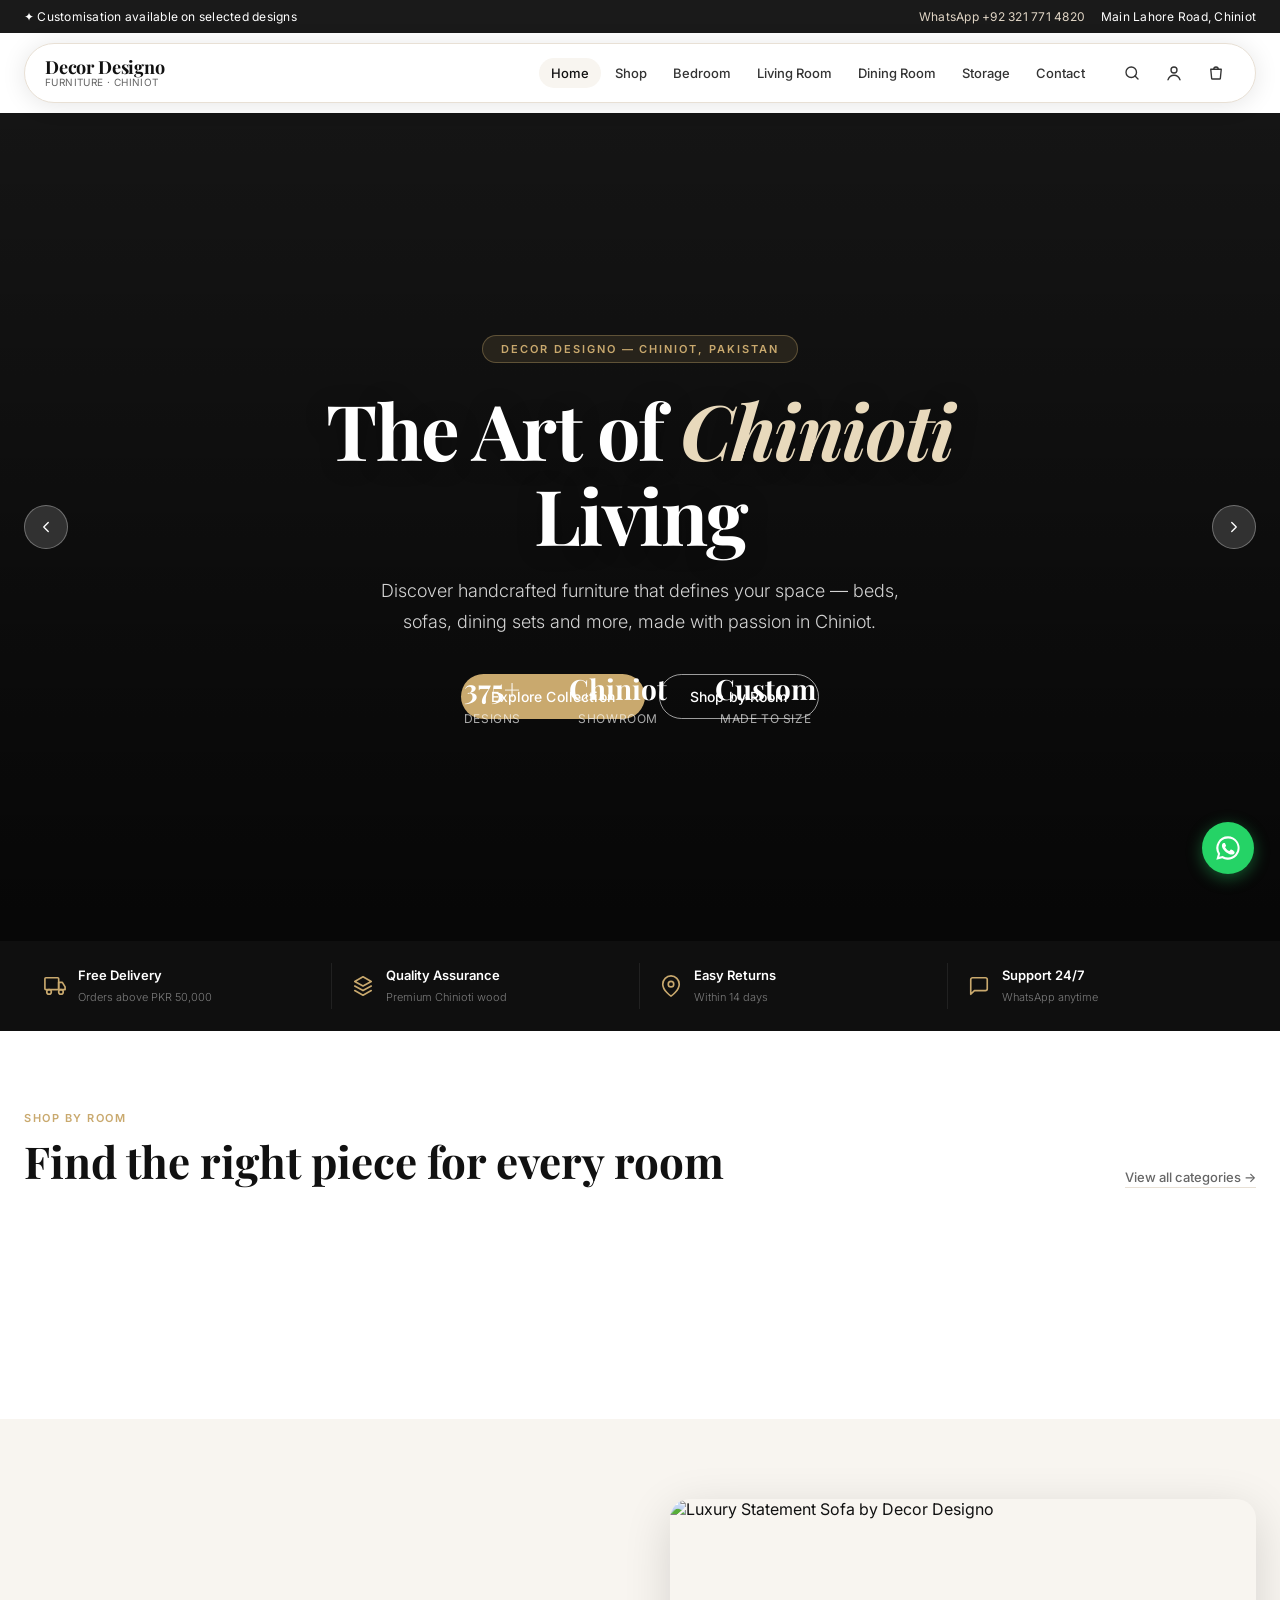
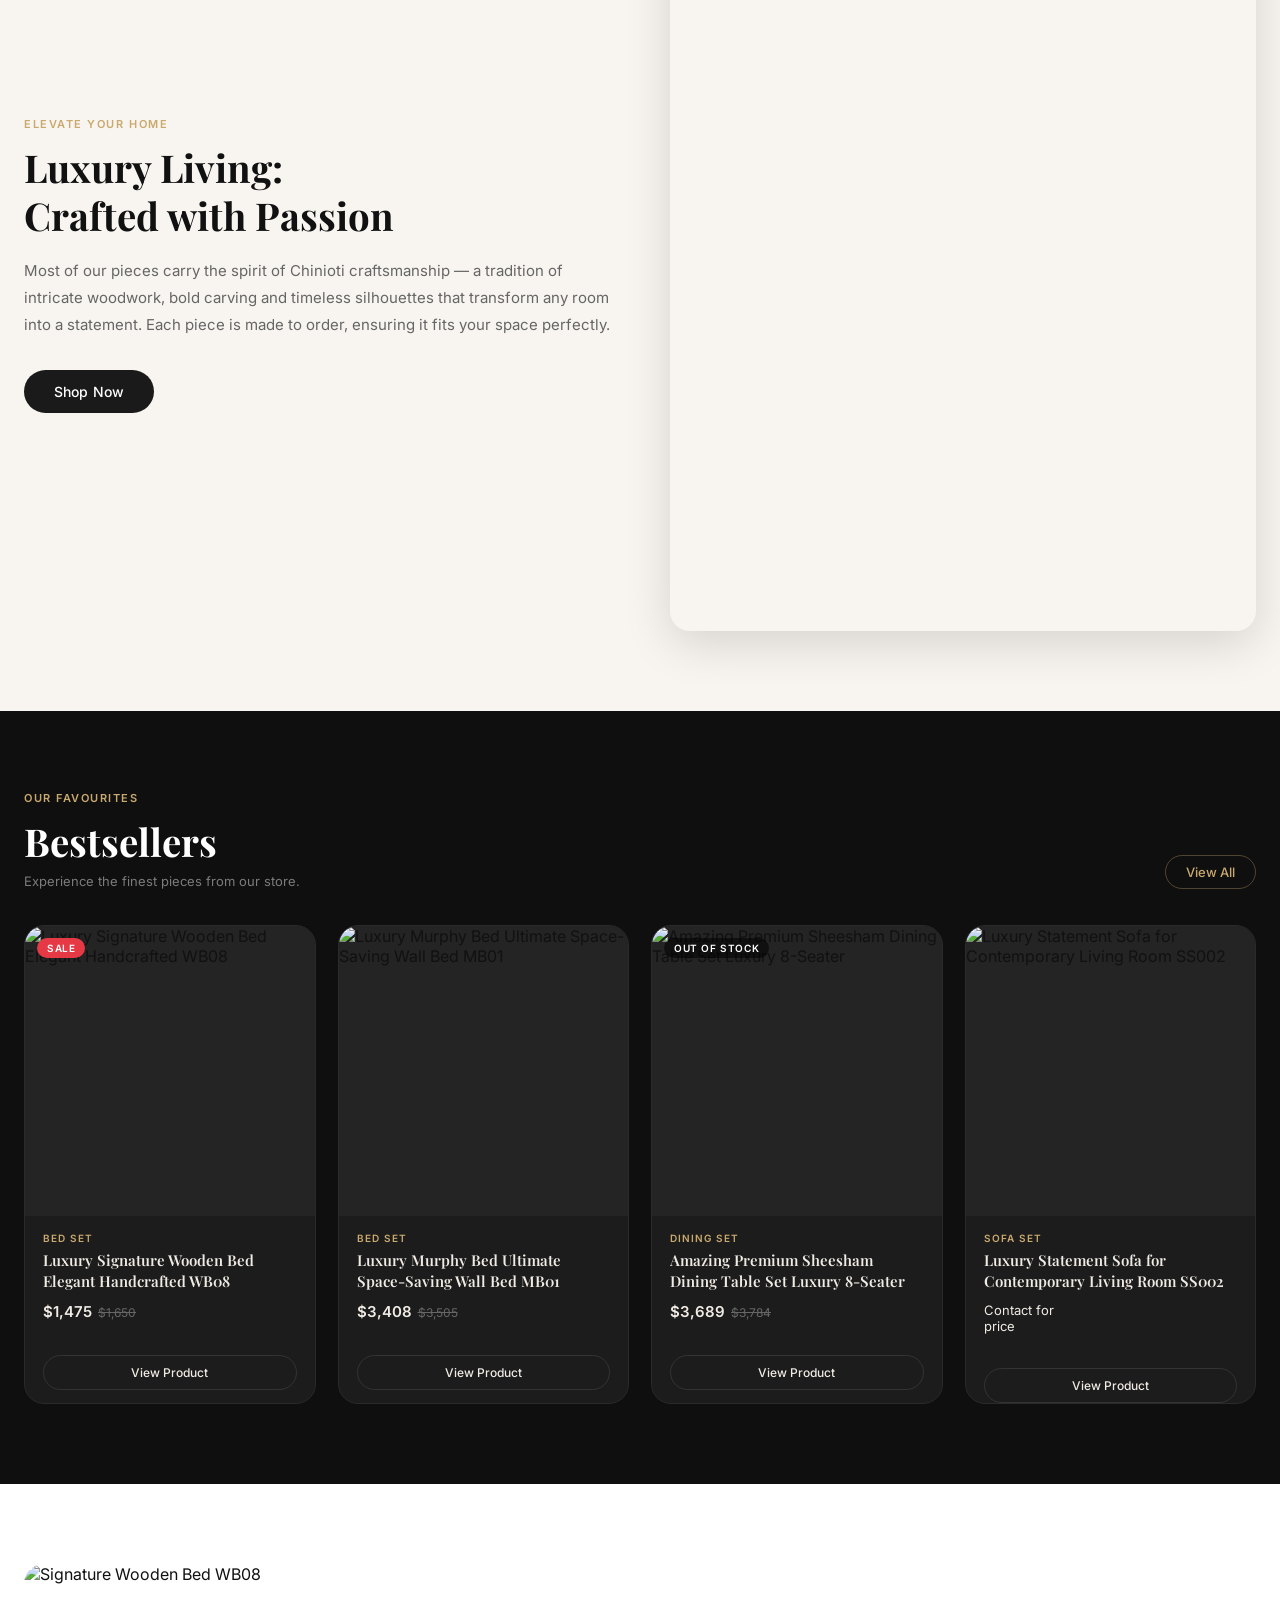
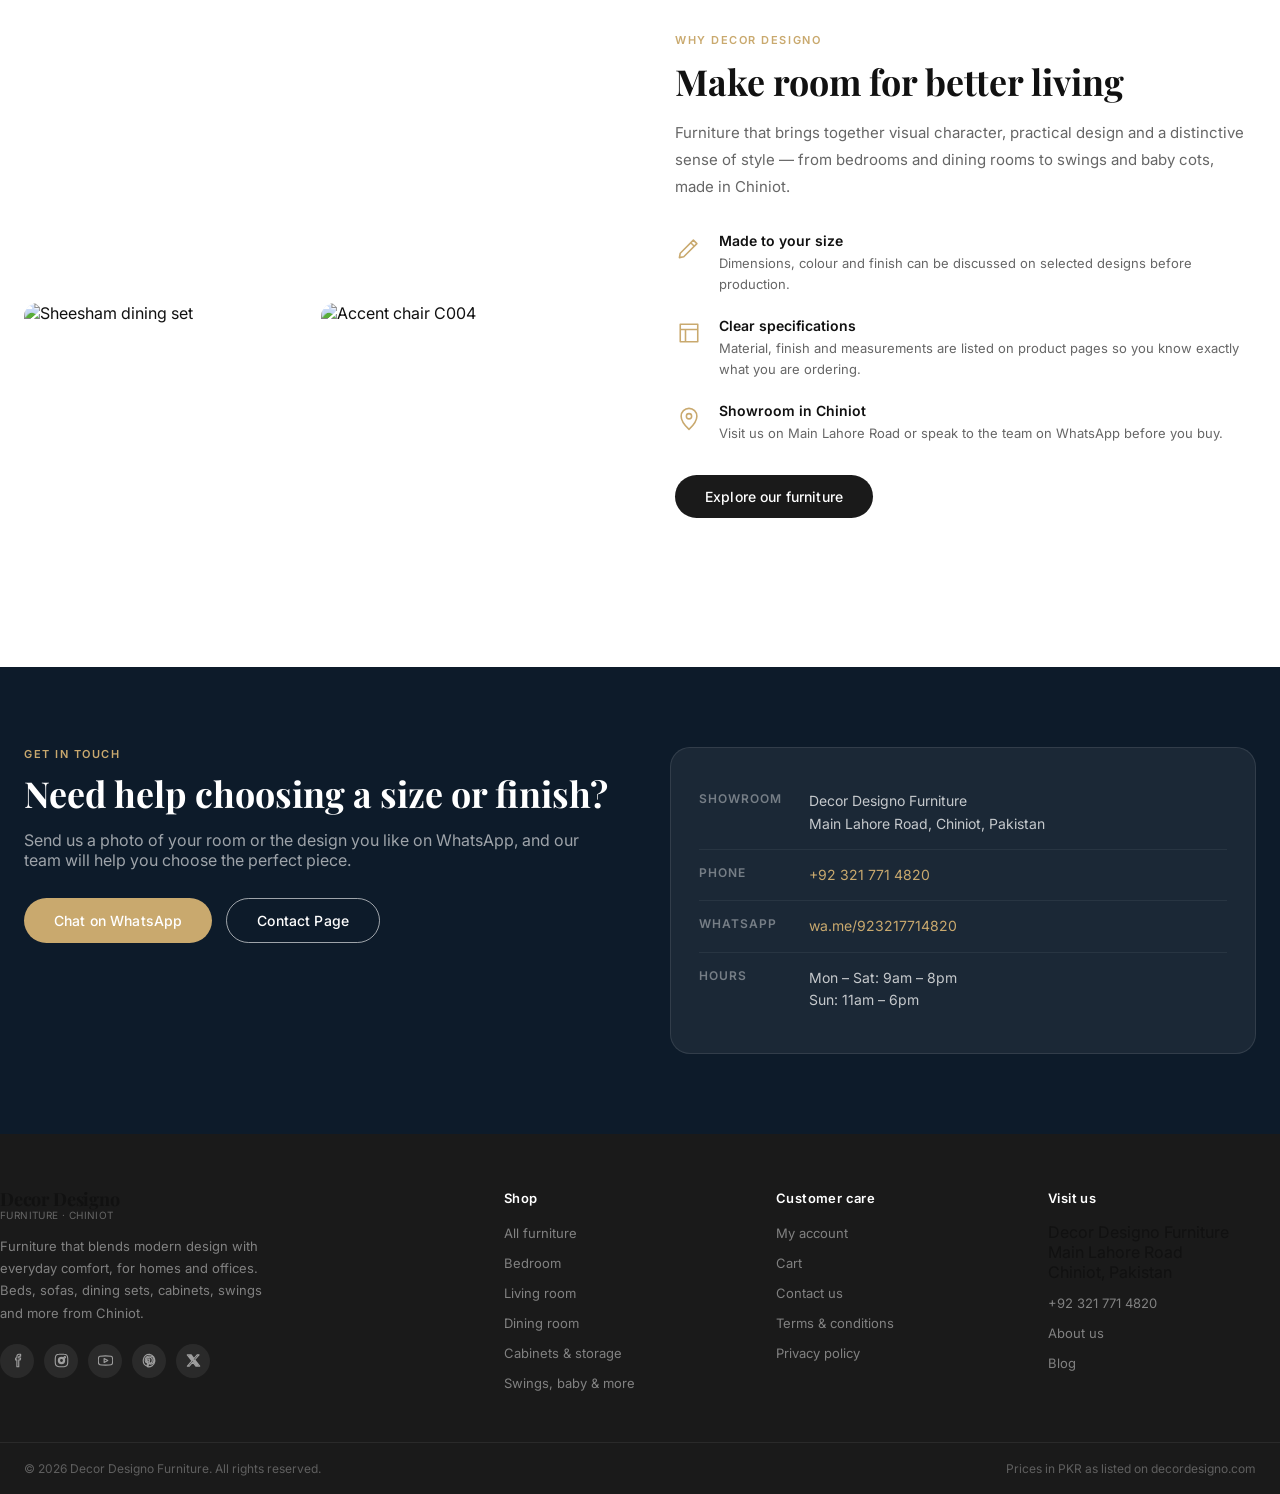
==== index.html @ af6379be "feat: luxury editorial redesign for Decor Designo homepage" ====
<!doctype html>
<html lang="en">
<head>
<meta charset="utf-8">
<meta name="viewport" content="width=device-width, initial-scale=1, viewport-fit=cover">
<title>Decor Designo Furniture | Beds, Sofas &amp; Dining Sets from Chiniot</title>
<meta name="description" content="Decor Designo Furniture, Main Lahore Road, Chiniot. Shop beds, sofas, dining sets, cabinets, swings and baby furniture, with customisation on selected designs.">
<meta name="theme-color" content="#ffffff">
<link rel="preconnect" href="https://fonts.googleapis.com">
<link rel="preconnect" href="https://fonts.gstatic.com" crossorigin>
<link rel="stylesheet" href="https://fonts.googleapis.com/css2?family=Playfair+Display:ital,wght@0,400;0,600;0,700;1,400&family=Inter:wght@300;400;500;600&display=swap">
<script type="application/ld+json">
{"@context":"https://schema.org","@type":"FurnitureStore","name":"Decor Designo Furniture","url":"https://decordesigno.com/","telephone":"+923217714820",
 "address":{"@type":"PostalAddress","streetAddress":"Main Lahore Road","addressLocality":"Chiniot","addressCountry":"PK"},
 "sameAs":["https://www.facebook.com/share/15nKgWzMMS/","https://youtube.com/@decordesigno","https://pin.it/5iswjaUyG"]}
</script>
<style>
/* ===== RESET & BASE ===== */
*,*::before,*::after{box-sizing:border-box;margin:0;padding:0}
html{scroll-behavior:smooth;font-size:16px}
body{font-family:'Inter',sans-serif;color:#111;background:#fff;overflow-x:hidden;-webkit-font-smoothing:antialiased}
img{display:block;max-width:100%;height:auto}
a{color:inherit;text-decoration:none}
ul{list-style:none}
button{cursor:pointer;border:none;background:none;font-family:inherit}
svg{fill:none;stroke:currentColor;stroke-width:1.8;stroke-linecap:round;stroke-linejoin:round;flex-shrink:0}

/* ===== VARIABLES ===== */
:root{
  --gold:#c9a96e;
  --gold-dark:#a8843d;
  --navy:#0d1b2a;
  --dark:#0f0f0f;
  --charcoal:#1a1a1a;
  --ivory:#f8f5f0;
  --border:#e8e0d5;
  --text:#111;
  --muted:#666;
  --r-sm:8px;
  --r-md:14px;
  --r-lg:20px;
  --r-pill:999px;
  --shadow:0 4px 32px rgba(0,0,0,.08);
  --shadow-lg:0 12px 48px rgba(0,0,0,.14);
  --transition:.3s ease;
}

/* ===== UTILITY ===== */
.container{width:100%;max-width:1280px;margin:0 auto;padding:0 24px}
.sr-only{position:absolute;width:1px;height:1px;padding:0;margin:-1px;overflow:hidden;clip:rect(0,0,0,0);border:0}
.overline{display:block;font-size:11px;font-weight:600;letter-spacing:.14em;text-transform:uppercase;color:var(--gold);margin-bottom:10px}
.reveal{opacity:0;transform:translateY(28px);transition:opacity .7s ease,transform .7s ease}
.reveal.visible{opacity:1;transform:none}

/* ===== ANNOUNCEMENT BAR ===== */
.topbar{background:var(--charcoal);color:#fff;font-size:12px;font-weight:400;padding:9px 0;letter-spacing:.02em}
.topbar .container{display:flex;align-items:center;justify-content:space-between;gap:12px;flex-wrap:wrap}
.topbar-right{display:flex;gap:16px;align-items:center;flex-wrap:wrap}
.topbar a{color:#e0d5c5;transition:color var(--transition)}
.topbar a:hover{color:#fff}

/* ===== NAVBAR ===== */
.site-header{position:sticky;top:0;z-index:900;padding:10px 0;background:transparent;transition:background var(--transition)}
.site-header.scrolled{background:rgba(255,255,255,.98);backdrop-filter:blur(12px);box-shadow:0 2px 20px rgba(0,0,0,.06)}
.header-inner{display:flex;align-items:center;gap:20px}
.nav-pill{display:flex;align-items:center;gap:0;flex:1;background:#fff;border-radius:var(--r-pill);box-shadow:0 2px 24px rgba(0,0,0,.10);padding:10px 20px;border:1px solid var(--border)}
.logo{display:flex;flex-direction:column;line-height:1.1;flex-shrink:0}
.logo b{font-family:'Playfair Display',serif;font-size:18px;font-weight:700;color:var(--text);letter-spacing:-.01em}
.logo small{font-size:10px;font-weight:400;color:var(--muted);letter-spacing:.04em;text-transform:uppercase}
.main-nav{display:flex;align-items:center;gap:2px;margin-left:auto;margin-right:8px}
.main-nav a{font-size:13px;font-weight:500;color:#333;padding:7px 12px;border-radius:var(--r-pill);transition:background var(--transition),color var(--transition);white-space:nowrap}
.main-nav a:hover,.main-nav a[aria-current]{background:var(--ivory);color:var(--text)}
.header-tools{display:flex;align-items:center;gap:4px;margin-left:8px}
.icon-btn{display:flex;align-items:center;justify-content:center;width:38px;height:38px;border-radius:var(--r-pill);color:#333;transition:background var(--transition),color var(--transition)}
.icon-btn:hover{background:var(--ivory);color:var(--text)}
.icon-btn svg{width:18px;height:18px}
.menu-btn{display:none}

/* ===== SEARCH BAR ===== */
.search-bar{background:#fff;border-top:1px solid var(--border);padding:12px 0;display:none}
.search-bar.open{display:block}
.search-bar form{display:flex;gap:10px;align-items:center}
.search-bar input{flex:1;padding:11px 18px;border:1.5px solid var(--border);border-radius:var(--r-pill);font-size:14px;outline:none;font-family:'Inter',sans-serif}
.search-bar input:focus{border-color:var(--gold)}
.btn-search-submit{background:var(--charcoal);color:#fff;padding:10px 22px;border-radius:var(--r-pill);font-size:13px;font-weight:500;transition:background var(--transition)}
.btn-search-submit:hover{background:var(--gold)}

/* ===== DRAWER ===== */
.drawer-bg{display:none;position:fixed;inset:0;background:rgba(0,0,0,.45);z-index:1000;opacity:0;transition:opacity .3s}
.drawer-bg.active{display:block;opacity:1}
.drawer{position:fixed;top:0;left:0;width:300px;max-width:90vw;height:100%;background:#fff;z-index:1001;transform:translateX(-105%);transition:transform .35s cubic-bezier(.4,0,.2,1);display:flex;flex-direction:column;overflow-y:auto}
.drawer.open{transform:none}
.drawer-head{display:flex;align-items:center;justify-content:space-between;padding:20px 20px 16px;border-bottom:1px solid var(--border)}
.drawer nav{display:flex;flex-direction:column;padding:16px 12px}
.drawer nav a{padding:12px 16px;font-size:15px;font-weight:500;border-radius:var(--r-md);color:#222;transition:background var(--transition)}
.drawer nav a:hover{background:var(--ivory)}
.drawer-foot{margin-top:auto;padding:20px;font-size:13px;color:var(--muted);border-top:1px solid var(--border)}
.drawer-foot strong{display:block;color:var(--text);margin-bottom:4px}

/* ===== HERO ===== */
.hero{position:relative;min-height:92vh;display:flex;align-items:center;justify-content:center;overflow:hidden;background:#1a1a1a}
.hero-bg{position:absolute;inset:0;background-image:url('https://decordesigno.com/wp-content/uploads/2026/04/Luxury-Royal-Sofa-Set-Design-in-Pakistan-Majestic-Chinioti-Modern-Sofa-2025decor-designo.png');background-size:cover;background-position:center 30%;transform:scale(1.03);transition:transform 8s ease}
.hero-bg.loaded{transform:scale(1)}
.hero-overlay{position:absolute;inset:0;background:linear-gradient(to bottom,rgba(0,0,0,.2) 0%,rgba(0,0,0,.55) 60%,rgba(0,0,0,.75) 100%)}
.hero-content{position:relative;z-index:2;text-align:center;color:#fff;padding:40px 20px;max-width:820px}
.hero-eyebrow{display:inline-block;font-size:11px;font-weight:600;letter-spacing:.18em;text-transform:uppercase;color:var(--gold);background:rgba(201,169,110,.12);border:1px solid rgba(201,169,110,.35);padding:6px 18px;border-radius:var(--r-pill);margin-bottom:24px}
.hero h1{font-family:'Playfair Display',serif;font-size:clamp(40px,6vw,80px);font-weight:700;line-height:1.1;letter-spacing:-.02em;margin-bottom:20px;text-shadow:0 2px 24px rgba(0,0,0,.3)}
.hero h1 em{font-style:italic;color:#e8d9bc}
.hero-sub{font-size:clamp(15px,2vw,18px);font-weight:300;color:rgba(255,255,255,.82);max-width:560px;margin:0 auto 36px;line-height:1.7}
.hero-actions{display:flex;gap:14px;justify-content:center;flex-wrap:wrap}
.btn{display:inline-flex;align-items:center;gap:8px;padding:13px 30px;border-radius:var(--r-pill);font-size:14px;font-weight:500;font-family:'Inter',sans-serif;transition:all var(--transition);cursor:pointer;white-space:nowrap;letter-spacing:.01em}
.btn-primary{background:var(--charcoal);color:#fff}
.btn-primary:hover{background:#333}
.btn-gold{background:var(--gold);color:#fff}
.btn-gold:hover{background:var(--gold-dark)}
.btn-outline-light{background:transparent;color:#fff;border:1.5px solid rgba(255,255,255,.6)}
.btn-outline-light:hover{background:rgba(255,255,255,.12);border-color:#fff}
.btn-outline{background:transparent;color:var(--text);border:1.5px solid #ccc}
.btn-outline:hover{border-color:var(--text);background:var(--ivory)}
.btn-dark{background:var(--charcoal);color:#fff}
.btn-dark:hover{background:#2a2a2a}
.hero-arrow{position:absolute;top:50%;transform:translateY(-50%);z-index:3;width:44px;height:44px;border-radius:50%;background:rgba(255,255,255,.15);border:1.5px solid rgba(255,255,255,.3);display:flex;align-items:center;justify-content:center;color:#fff;transition:background var(--transition)}
.hero-arrow:hover{background:rgba(255,255,255,.25)}
.hero-arrow.left{left:24px}
.hero-arrow.right{right:24px}
.hero-arrow svg{width:18px;height:18px}
.hero-stats{position:absolute;bottom:32px;left:0;right:0;z-index:3;display:flex;justify-content:center;gap:48px}
.hero-stat{text-align:center;color:rgba(255,255,255,.9)}
.hero-stat b{display:block;font-family:'Playfair Display',serif;font-size:28px;font-weight:700;color:#fff}
.hero-stat span{font-size:12px;font-weight:400;color:rgba(255,255,255,.65);letter-spacing:.05em;text-transform:uppercase}

/* ===== FEATURE STRIP ===== */
.feature-strip{background:var(--dark);padding:22px 0}
.feature-strip .container{display:grid;grid-template-columns:repeat(4,1fr);gap:0}
.feature-item{display:flex;align-items:center;gap:12px;padding:4px 20px;border-right:1px solid rgba(255,255,255,.08)}
.feature-item:last-child{border-right:none}
.feature-item svg{width:22px;height:22px;stroke:var(--gold);flex-shrink:0}
.feature-item-text strong{display:block;font-size:13px;font-weight:600;color:#fff;margin-bottom:2px}
.feature-item-text span{font-size:11px;color:rgba(255,255,255,.45);font-weight:300}

/* ===== SECTION BASE ===== */
.section{padding:80px 0}
.section-ivory{background:var(--ivory)}
.section-dark{background:var(--dark)}
.section-navy{background:var(--navy)}
.section-head{display:flex;align-items:flex-end;justify-content:space-between;gap:24px;margin-bottom:48px}
.section-head h2{font-family:'Playfair Display',serif;font-size:clamp(28px,3.5vw,44px);font-weight:700;color:var(--text);line-height:1.2;margin-top:8px}
.section-head p{font-size:15px;color:var(--muted);margin-top:10px;line-height:1.7;max-width:500px}
.text-link{font-size:13px;font-weight:500;color:var(--muted);border-bottom:1px solid var(--border);padding-bottom:2px;white-space:nowrap;transition:color var(--transition),border-color var(--transition)}
.text-link:hover{color:var(--text);border-color:var(--text)}
.on-dark .section-head h2,.on-dark h2{color:#fff}
.on-dark .overline{color:var(--gold)}
.on-dark p{color:rgba(255,255,255,.6)}
.on-dark .text-link{color:rgba(255,255,255,.5);border-color:rgba(255,255,255,.2)}
.on-dark .text-link:hover{color:#fff;border-color:#fff}

/* ===== CATEGORY TILES ===== */
.cat-row{display:grid;grid-template-columns:repeat(6,1fr);gap:14px}
.cat-tile{position:relative;border-radius:var(--r-lg);overflow:hidden;aspect-ratio:3/4;cursor:pointer;group}
.cat-tile img{width:100%;height:100%;object-fit:cover;transition:transform .5s ease}
.cat-tile:hover img{transform:scale(1.06)}
.cat-tile-overlay{position:absolute;inset:0;background:linear-gradient(to top,rgba(0,0,0,.7) 0%,rgba(0,0,0,.1) 55%,transparent 100%);transition:opacity var(--transition)}
.cat-tile:hover .cat-tile-overlay{opacity:.85}
.cat-tile-info{position:absolute;bottom:0;left:0;right:0;padding:18px 16px}
.cat-tile-info strong{display:block;font-size:14px;font-weight:600;color:#fff;margin-bottom:3px}
.cat-tile-info span{font-size:11px;color:rgba(255,255,255,.6);font-weight:300;letter-spacing:.03em;text-transform:uppercase}

/* ===== PROMO SPLIT ===== */
.promo-split{display:grid;grid-template-columns:1fr 1fr;gap:60px;align-items:center}
.promo-copy .overline{margin-bottom:12px}
.promo-copy h2{font-family:'Playfair Display',serif;font-size:clamp(28px,3vw,42px);font-weight:700;color:var(--text);line-height:1.25;margin-bottom:18px}
.promo-copy p{font-size:15px;color:var(--muted);line-height:1.8;margin-bottom:32px}
.promo-img{border-radius:var(--r-lg);overflow:hidden;aspect-ratio:4/5;box-shadow:var(--shadow-lg)}
.promo-img img{width:100%;height:100%;object-fit:cover;transition:transform .6s ease}
.promo-img:hover img{transform:scale(1.03)}

/* ===== PRODUCTS GRID ===== */
.product-grid{display:grid;grid-template-columns:repeat(4,1fr);gap:22px}
.product-card{background:#fff;border-radius:var(--r-lg);overflow:hidden;border:1px solid var(--border);transition:box-shadow var(--transition),transform var(--transition)}
.product-card:hover{box-shadow:var(--shadow);transform:translateY(-4px)}
.product-thumb{position:relative;aspect-ratio:1;overflow:hidden;background:var(--ivory)}
.product-thumb img{width:100%;height:100%;object-fit:cover;transition:transform .5s ease}
.product-card:hover .product-thumb img{transform:scale(1.06)}
.product-badge{position:absolute;top:12px;left:12px;padding:4px 10px;border-radius:var(--r-pill);font-size:10px;font-weight:600;letter-spacing:.06em;text-transform:uppercase}
.badge-sale{background:#e63946;color:#fff}
.badge-out{background:rgba(0,0,0,.55);color:#fff}
.product-info{padding:16px 18px 20px}
.product-cat{font-size:10px;font-weight:600;letter-spacing:.1em;text-transform:uppercase;color:var(--gold);margin-bottom:6px}
.product-name{font-family:'Playfair Display',serif;font-size:15px;font-weight:600;color:var(--text);line-height:1.4;margin-bottom:10px;display:-webkit-box;-webkit-line-clamp:2;-webkit-box-orient:vertical;overflow:hidden}
.product-price{font-size:15px;font-weight:600;color:var(--text)}
.product-price .old{font-size:12px;color:var(--muted);text-decoration:line-through;margin-left:6px;font-weight:400}
.product-price.contact{font-size:13px;font-weight:400;color:var(--muted)}
.product-link{display:block;text-align:center;margin:14px 18px 0;padding:9px;border:1.5px solid var(--border);border-radius:var(--r-pill);font-size:12px;font-weight:500;color:var(--text);transition:all var(--transition)}
.product-link:hover{background:var(--charcoal);color:#fff;border-color:var(--charcoal)}
.on-dark .product-card{background:#1c1c1c;border-color:#2a2a2a}
.on-dark .product-name{color:#f0ebe4}
.on-dark .product-price{color:#f0ebe4}
.on-dark .product-link{border-color:#333;color:#f0ebe4}
.on-dark .product-link:hover{background:var(--gold);border-color:var(--gold);color:#fff}
.on-dark .product-thumb{background:#242424}

/* ===== ABOUT ===== */
.about{display:grid;grid-template-columns:1fr 1fr;gap:70px;align-items:center}
.about-media{display:grid;grid-template-columns:1fr 1fr;grid-template-rows:auto auto;gap:12px}
.about-media .big{grid-column:1 / -1;border-radius:var(--r-lg);overflow:hidden;aspect-ratio:16/9}
.about-media .big img,.about-media .sm img{width:100%;height:100%;object-fit:cover;transition:transform .5s ease}
.about-media .big:hover img,.about-media .sm:hover img{transform:scale(1.04)}
.about-media .sm{border-radius:var(--r-md);overflow:hidden;aspect-ratio:1}
.about-copy .overline{margin-bottom:12px}
.about-copy h2{font-family:'Playfair Display',serif;font-size:clamp(26px,2.8vw,40px);font-weight:700;color:var(--text);line-height:1.25;margin-bottom:16px}
.about-copy>p{font-size:15px;color:var(--muted);line-height:1.8;margin-bottom:32px}
.features{display:flex;flex-direction:column;gap:22px;margin-bottom:32px}
.feature-row{display:flex;align-items:flex-start;gap:16px}
.feature-row svg{width:28px;height:28px;stroke:var(--gold);flex-shrink:0;margin-top:2px}
.feature-row h3{font-size:14px;font-weight:600;color:var(--text);margin-bottom:4px}
.feature-row p{font-size:13px;color:var(--muted);line-height:1.6}

/* ===== CONTACT ===== */
.contact{display:grid;grid-template-columns:1fr 1fr;gap:60px;align-items:start}
.contact h2{font-family:'Playfair Display',serif;font-size:clamp(26px,2.8vw,40px);font-weight:700;color:#fff;line-height:1.25;margin:10px 0 14px}
.contact-actions{display:flex;gap:14px;flex-wrap:wrap;margin-top:28px}
.contact-card{background:rgba(255,255,255,.06);border:1px solid rgba(255,255,255,.10);border-radius:var(--r-lg);padding:28px 28px;display:flex;flex-direction:column;gap:0}
.contact-row{display:flex;gap:20px;padding:14px 0;border-bottom:1px solid rgba(255,255,255,.06)}
.contact-row:last-child{border-bottom:none}
.contact-row>span{font-size:12px;font-weight:600;text-transform:uppercase;letter-spacing:.08em;color:rgba(255,255,255,.4);width:90px;flex-shrink:0;padding-top:1px}
.contact-row>div{font-size:14px;color:rgba(255,255,255,.75);line-height:1.6}
.contact-row a{color:var(--gold);transition:color var(--transition)}
.contact-row a:hover{color:#fff}

/* ===== FOOTER ===== */
.site-footer{background:var(--charcoal)}
.footer-top{display:grid;grid-template-columns:2fr 1fr 1fr 1fr;gap:40px;padding:56px 0 40px}
.footer-about .logo{display:inline-flex}
.footer-about p{margin-top:14px;font-size:13px;color:rgba(255,255,255,.45);line-height:1.7;max-width:280px}
.socials{display:flex;gap:10px;margin-top:20px}
.socials a{width:34px;height:34px;border-radius:50%;background:rgba(255,255,255,.07);display:flex;align-items:center;justify-content:center;color:rgba(255,255,255,.55);transition:all var(--transition)}
.socials a:hover{background:var(--gold);color:#fff}
.socials svg{width:15px;height:15px}
.site-footer h2{font-size:13px;font-weight:600;color:#fff;margin-bottom:16px;letter-spacing:.03em}
.site-footer ul li{margin-bottom:10px}
.site-footer ul a{font-size:13px;color:rgba(255,255,255,.45);transition:color var(--transition)}
.site-footer ul a:hover{color:#fff}
.footer-bottom{border-top:1px solid rgba(255,255,255,.07);padding:18px 0}
.footer-bottom .container{display:flex;justify-content:space-between;align-items:center;font-size:12px;color:rgba(255,255,255,.3);flex-wrap:wrap;gap:8px}

/* ===== WA FLOAT ===== */
.wa-float{position:fixed;bottom:26px;right:26px;z-index:800;width:52px;height:52px;border-radius:50%;background:#25D366;display:flex;align-items:center;justify-content:center;box-shadow:0 4px 16px rgba(37,211,102,.4);transition:transform var(--transition),box-shadow var(--transition)}
.wa-float:hover{transform:scale(1.1);box-shadow:0 6px 24px rgba(37,211,102,.55)}
.wa-float svg{width:28px;height:28px;fill:#fff;stroke:none}

/* ===== BESTSELLER HEADING ===== */
.bestsellers-head{display:flex;align-items:flex-end;justify-content:space-between;margin-bottom:36px}
.bestsellers-head h2{font-family:'Playfair Display',serif;font-size:clamp(26px,3vw,40px);font-weight:700;color:#fff}
.bestsellers-head p{font-size:13px;color:rgba(255,255,255,.45);margin-top:6px}
.bestsellers-head a{font-size:13px;font-weight:500;color:var(--gold);border:1px solid rgba(201,169,110,.35);padding:8px 20px;border-radius:var(--r-pill);transition:all var(--transition);white-space:nowrap}
.bestsellers-head a:hover{background:var(--gold);color:#fff}

/* ===== SKIP LINK ===== */
.skip{position:absolute;left:-9999px;top:0;z-index:9999;padding:8px 16px;background:var(--gold);color:#fff;font-size:13px;border-radius:0 0 8px 0}
.skip:focus{left:0}

/* ===== MOBILE ===== */
@media(max-width:1100px){
  .cat-row{grid-template-columns:repeat(3,1fr)}
}
@media(max-width:900px){
  .promo-split{grid-template-columns:1fr;gap:36px}
  .promo-img{order:-1;aspect-ratio:16/9}
  .about{grid-template-columns:1fr;gap:36px}
  .contact{grid-template-columns:1fr;gap:32px}
  .footer-top{grid-template-columns:1fr 1fr;gap:32px}
  .product-grid{grid-template-columns:repeat(2,1fr)}
  .feature-strip .container{grid-template-columns:repeat(2,1fr);gap:12px}
  .feature-item{border-right:none;border-bottom:1px solid rgba(255,255,255,.06);padding:10px 16px}
  .feature-item:nth-child(3),.feature-item:nth-child(4){border-bottom:none}
}
@media(max-width:680px){
  .main-nav{display:none}
  .menu-btn{display:flex}
  .nav-pill{padding:8px 14px}
  .hero{min-height:88vh}
  .hero-stats{gap:24px;flex-wrap:wrap;padding:0 16px}
  .hero-stat b{font-size:22px}
  .section{padding:56px 0}
  .section-head{flex-direction:column;align-items:flex-start;gap:12px;margin-bottom:32px}
  .cat-row{grid-template-columns:repeat(2,1fr);gap:10px}
  .cat-tile{aspect-ratio:3/4}
  .product-grid{grid-template-columns:repeat(2,1fr);gap:12px}
  .product-info{padding:12px 14px 16px}
  .product-link{margin:10px 14px 0}
  .footer-top{grid-template-columns:1fr;gap:28px}
  .bestsellers-head{flex-direction:column;align-items:flex-start;gap:12px}
  .hero-arrow{display:none}
  .hero-stats{position:relative;bottom:auto;margin-top:36px;justify-content:flex-start;gap:32px}
}
@media(max-width:420px){
  .cat-row{grid-template-columns:repeat(2,1fr)}
  .feature-strip .container{grid-template-columns:1fr 1fr}
  .about-media .big{aspect-ratio:4/3}
}
</style>
</head>
<body data-page="home">
<a class="skip" href="#main">Skip to content</a>

<!-- TOP BAR -->
<div class="topbar">
  <div class="container">
    <span>✦ Customisation available on selected designs</span>
    <div class="topbar-right">
      <a href="https://wa.me/923217714820" target="_blank" rel="noopener">WhatsApp +92 321 771 4820</a>
      <span>Main Lahore Road, Chiniot</span>
    </div>
  </div>
</div>

<!-- HEADER -->
<header class="site-header" id="siteHeader">
  <div class="container header-inner">
    <div class="nav-pill">
      <button class="icon-btn menu-btn" id="menuOpen" aria-label="Open menu" aria-controls="drawer" aria-expanded="false">
        <svg viewBox="0 0 24 24"><path d="M3 6h18M3 12h18M3 18h18"/></svg>
      </button>
      <a class="logo" href="index.html" aria-label="Decor Designo home">
        <b>Decor Designo</b>
        <small>Furniture · Chiniot</small>
      </a>
      <nav class="main-nav" aria-label="Main">
        <a href="index.html" aria-current="page">Home</a>
        <a href="shop.html">Shop</a>
        <a href="shop.html?cat=bedroom">Bedroom</a>
        <a href="shop.html?cat=sitting-room">Living Room</a>
        <a href="shop.html?cat=dining-room">Dining Room</a>
        <a href="shop.html?cat=almirah">Storage</a>
        <a href="#contact">Contact</a>
      </nav>
      <div class="header-tools">
        <button class="icon-btn" id="searchToggle" aria-label="Search" aria-expanded="false">
          <svg viewBox="0 0 24 24"><circle cx="11" cy="11" r="7"/><path d="M20 20l-4-4"/></svg>
        </button>
        <a class="icon-btn" href="https://decordesigno.com/my-account/" target="_blank" rel="noopener" aria-label="My account">
          <svg viewBox="0 0 24 24"><circle cx="12" cy="8" r="4"/><path d="M4 21c1.5-4 4.5-6 8-6s6.5 2 8 6"/></svg>
        </a>
        <a class="icon-btn" href="https://decordesigno.com/cart/" target="_blank" rel="noopener" aria-label="Cart">
          <svg viewBox="0 0 24 24"><path d="M5 7h14l-1.2 12.1a1 1 0 0 1-1 .9H7.2a1 1 0 0 1-1-.9L5 7z"/><path d="M9 7a3 3 0 0 1 6 0"/></svg>
        </a>
      </div>
    </div>
  </div>
  <div class="search-bar" id="searchBar">
    <form class="container" action="shop.html" method="get" role="search">
      <label for="siteSearch" class="sr-only">Search products</label>
      <input id="siteSearch" name="search" type="search" placeholder="Search beds, sofas, dining sets…" autocomplete="off">
      <button class="btn-search-submit" type="submit">Search</button>
    </form>
  </div>
</header>

<!-- DRAWER -->
<div class="drawer-bg" id="drawerBg"></div>
<aside class="drawer" id="drawer" aria-label="Menu" aria-hidden="true">
  <div class="drawer-head">
    <a class="logo" href="index.html"><b>Decor Designo</b><small>Furniture · Chiniot</small></a>
    <button class="icon-btn" id="menuClose" aria-label="Close menu"><svg viewBox="0 0 24 24"><path d="M6 6l12 12M18 6L6 18"/></svg></button>
  </div>
  <nav aria-label="Mobile">
    <a href="index.html">Home</a>
    <a href="shop.html">Shop All</a>
    <a href="shop.html?cat=bedroom">Bedroom</a>
    <a href="shop.html?cat=sitting-room">Living Room</a>
    <a href="shop.html?cat=dining-room">Dining Room</a>
    <a href="shop.html?cat=almirah">Storage</a>
    <a href="shop.html?cat=swing-jholla">Swings</a>
    <a href="shop.html?cat=baby-cart">Baby Furniture</a>
    <a href="#contact">Contact</a>
    <a href="https://decordesigno.com/my-account/" target="_blank" rel="noopener">My Account</a>
  </nav>
  <div class="drawer-foot"><strong>+92 321 771 4820</strong>Main Lahore Road, Chiniot</div>
</aside>

<main id="main">

<!-- ===== HERO ===== -->
<section class="hero" aria-labelledby="heroTitle">
  <div class="hero-bg" id="heroBg"></div>
  <div class="hero-overlay"></div>
  <button class="hero-arrow left" aria-label="Previous slide">
    <svg viewBox="0 0 24 24"><path d="M15 18l-6-6 6-6"/></svg>
  </button>
  <div class="hero-content">
    <span class="hero-eyebrow">Decor Designo — Chiniot, Pakistan</span>
    <h1 id="heroTitle">The Art of <em>Chinioti</em><br>Living</h1>
    <p class="hero-sub">Discover handcrafted furniture that defines your space — beds, sofas, dining sets and more, made with passion in Chiniot.</p>
    <div class="hero-actions">
      <a class="btn btn-gold" href="shop.html">Explore Collection</a>
      <a class="btn btn-outline-light" href="#categories">Shop by Room</a>
    </div>
    <div class="hero-stats">
      <div class="hero-stat"><b>375+</b><span>Designs</span></div>
      <div class="hero-stat"><b>Chiniot</b><span>Showroom</span></div>
      <div class="hero-stat"><b>Custom</b><span>Made to size</span></div>
    </div>
  </div>
  <button class="hero-arrow right" aria-label="Next slide">
    <svg viewBox="0 0 24 24"><path d="M9 18l6-6-6-6"/></svg>
  </button>
</section>

<!-- ===== FEATURE STRIP ===== -->
<div class="feature-strip">
  <div class="container">
    <div class="feature-item">
      <svg viewBox="0 0 24 24"><rect x="1" y="3" width="15" height="13" rx="1"/><path d="M16 8h4l3 5v3h-7V8z"/><circle cx="5.5" cy="18.5" r="2.5"/><circle cx="18.5" cy="18.5" r="2.5"/></svg>
      <div class="feature-item-text"><strong>Free Delivery</strong><span>Orders above PKR 50,000</span></div>
    </div>
    <div class="feature-item">
      <svg viewBox="0 0 24 24"><path d="M12 2L3 7l9 5 9-5-9-5z"/><path d="M3 12l9 5 9-5M3 17l9 5 9-5"/></svg>
      <div class="feature-item-text"><strong>Quality Assurance</strong><span>Premium Chinioti wood</span></div>
    </div>
    <div class="feature-item">
      <svg viewBox="0 0 24 24"><path d="M21 10c0 7-9 13-9 13s-9-6-9-13a9 9 0 0 1 18 0z"/><circle cx="12" cy="10" r="3"/></svg>
      <div class="feature-item-text"><strong>Easy Returns</strong><span>Within 14 days</span></div>
    </div>
    <div class="feature-item">
      <svg viewBox="0 0 24 24"><path d="M21 15a2 2 0 0 1-2 2H7l-4 4V5a2 2 0 0 1 2-2h14a2 2 0 0 1 2 2z"/></svg>
      <div class="feature-item-text"><strong>Support 24/7</strong><span>WhatsApp anytime</span></div>
    </div>
  </div>
</div>

<!-- ===== SHOP BY CATEGORY ===== -->
<section class="section" id="categories" aria-labelledby="catTitle">
  <div class="container">
    <div class="section-head reveal">
      <div>
        <span class="overline">Shop by room</span>
        <h2 id="catTitle">Find the right piece for every room</h2>
      </div>
      <a class="text-link" href="shop.html">View all categories →</a>
    </div>
    <div class="cat-row reveal" id="catGrid"></div>
  </div>
</section>

<!-- ===== PROMO SPLIT ===== -->
<section class="section section-ivory" aria-label="Promo">
  <div class="container promo-split">
    <div class="promo-copy reveal">
      <span class="overline">Elevate Your Home</span>
      <h2>Luxury Living:<br>Crafted with Passion</h2>
      <p>Most of our pieces carry the spirit of Chinioti craftsmanship — a tradition of intricate woodwork, bold carving and timeless silhouettes that transform any room into a statement. Each piece is made to order, ensuring it fits your space perfectly.</p>
      <a class="btn btn-dark" href="shop.html">Shop Now</a>
    </div>
    <div class="promo-img reveal">
      <img src="https://decordesigno.com/wp-content/uploads/2026/09/Luxury-Statement-Sofa-for-Contemporary-Living-Room-SS0022.jpeg" alt="Luxury Statement Sofa by Decor Designo" loading="lazy">
    </div>
  </div>
</section>

<!-- ===== BESTSELLERS ===== -->
<section class="section section-dark on-dark" aria-labelledby="bestTitle">
  <div class="container">
    <div class="bestsellers-head reveal">
      <div>
        <span class="overline">Our Favourites</span>
        <h2 id="bestTitle">Bestsellers</h2>
        <p>Experience the finest pieces from our store.</p>
      </div>
      <a href="shop.html">View All</a>
    </div>
    <div class="product-grid" id="bestGrid"></div>
  </div>
</section>

<!-- ===== ABOUT ===== -->
<section class="section" id="about" aria-labelledby="aboutTitle">
  <div class="container about">
    <div class="about-media reveal">
      <div class="big"><img src="https://decordesigno.com/wp-content/uploads/2026/10/Signature-Wooden-Bed-Elegant-Handcrafted-WB08-decor-designo-1.jpg" alt="Signature Wooden Bed WB08" loading="lazy"></div>
      <div class="sm"><img src="https://decordesigno.com/wp-content/uploads/2026/09/Premium-Sheesham-Dining-Table-Set-Modern-8-Seater-DT0009-1.jpeg" alt="Sheesham dining set" loading="lazy"></div>
      <div class="sm"><img src="https://decordesigno.com/wp-content/uploads/2026/09/Elegant-Solid-Wood-Accent-Chair-for-Bedroom-C004-Handcrafted-Furniture-e1788294869226-300x300.jpg" alt="Accent chair C004" loading="lazy"></div>
    </div>
    <div class="about-copy reveal">
      <span class="overline">Why Decor Designo</span>
      <h2 id="aboutTitle">Make room for better living</h2>
      <p>Furniture that brings together visual character, practical design and a distinctive sense of style — from bedrooms and dining rooms to swings and baby cots, made in Chiniot.</p>
      <div class="features">
        <div class="feature-row">
          <svg viewBox="0 0 32 32"><path d="M5 27l5-1 15-15-4-4L6 22l-1 5zM18 10l4 4"/></svg>
          <div><h3>Made to your size</h3><p>Dimensions, colour and finish can be discussed on selected designs before production.</p></div>
        </div>
        <div class="feature-row">
          <svg viewBox="0 0 32 32"><path d="M6 6h20v20H6zM6 12h20M12 12v14"/></svg>
          <div><h3>Clear specifications</h3><p>Material, finish and measurements are listed on product pages so you know exactly what you are ordering.</p></div>
        </div>
        <div class="feature-row">
          <svg viewBox="0 0 32 32"><path d="M16 29s9-8.2 9-15a9 9 0 1 0-18 0c0 6.8 9 15 9 15z"/><circle cx="16" cy="14" r="3"/></svg>
          <div><h3>Showroom in Chiniot</h3><p>Visit us on Main Lahore Road or speak to the team on WhatsApp before you buy.</p></div>
        </div>
      </div>
      <a class="btn btn-primary" href="shop.html">Explore our furniture</a>
    </div>
  </div>
</section>

<!-- ===== CONTACT ===== -->
<section class="section section-navy on-dark" id="contact" aria-labelledby="contactTitle">
  <div class="container contact">
    <div class="reveal">
      <span class="overline">Get in touch</span>
      <h2 id="contactTitle">Need help choosing a size or finish?</h2>
      <p>Send us a photo of your room or the design you like on WhatsApp, and our team will help you choose the perfect piece.</p>
      <div class="contact-actions">
        <a class="btn btn-gold" href="https://wa.me/923217714820" target="_blank" rel="noopener">Chat on WhatsApp</a>
        <a class="btn btn-outline-light" href="https://decordesigno.com/contact-us/" target="_blank" rel="noopener">Contact Page</a>
      </div>
    </div>
    <div class="contact-card reveal">
      <div class="contact-row"><span>Showroom</span><div>Decor Designo Furniture<br>Main Lahore Road, Chiniot, Pakistan</div></div>
      <div class="contact-row"><span>Phone</span><div><a href="tel:+923217714820">+92 321 771 4820</a></div></div>
      <div class="contact-row"><span>WhatsApp</span><div><a href="https://wa.me/923217714820" target="_blank" rel="noopener">wa.me/923217714820</a></div></div>
      <div class="contact-row"><span>Hours</span><div>Mon – Sat: 9am – 8pm<br>Sun: 11am – 6pm</div></div>
    </div>
  </div>
</section>

</main>

<!-- FOOTER -->
<footer class="site-footer">
  <div class="container footer-top">
    <div class="footer-about">
      <a class="logo" href="index.html"><b>Decor Designo</b><small>Furniture · Chiniot</small></a>
      <p>Furniture that blends modern design with everyday comfort, for homes and offices. Beds, sofas, dining sets, cabinets, swings and more from Chiniot.</p>
      <div class="socials">
        <a href="https://www.facebook.com/share/15nKgWzMMS/?mibextid=qi2Omg" target="_blank" rel="noopener" aria-label="Facebook"><svg viewBox="0 0 24 24"><path d="M14 8V6.5c0-.8.2-1.5 1.5-1.5H17V2h-2.6C11.6 2 11 3.8 11 6v2H9v3h2v11h3V11h2.4l.6-3z"/></svg></a>
        <a href="https://www.instagram.com/invites/contact/?igsh=1xhk76mph8f8y&utm_content=e5ooafd" target="_blank" rel="noopener" aria-label="Instagram"><svg viewBox="0 0 24 24"><path d="M12 7a5 5 0 1 0 0 10 5 5 0 0 0 0-10zm0 8.2a3.2 3.2 0 1 1 0-6.4 3.2 3.2 0 0 1 0 6.4zM17.3 5.5a1.2 1.2 0 1 0 0 2.4 1.2 1.2 0 0 0 0-2.4zM12 2c-2.7 0-3 0-4.1.1C4.4 2.2 2.2 4.4 2.1 7.9 2 9 2 9.3 2 12s0 3 .1 4.1c.1 3.5 2.3 5.7 5.8 5.8 1.1.1 1.4.1 4.1.1s3 0 4.1-.1c3.5-.1 5.7-2.3 5.8-5.8.1-1.1.1-1.4.1-4.1s0-3-.1-4.1c-.1-3.5-2.3-5.7-5.8-5.8C15 2 14.7 2 12 2z"/></svg></a>
        <a href="https://youtube.com/@decordesigno?si=7ZoCKq3WySozMaYI" target="_blank" rel="noopener" aria-label="YouTube"><svg viewBox="0 0 24 24"><path d="M23 7.2a3 3 0 0 0-2.1-2.1C19 4.6 12 4.6 12 4.6s-7 0-8.9.5A3 3 0 0 0 1 7.2 31 31 0 0 0 .5 12 31 31 0 0 0 1 16.8a3 3 0 0 0 2.1 2.1c1.9.5 8.9.5 8.9.5s7 0 8.9-.5a3 3 0 0 0 2.1-2.1c.4-1.6.5-4.8.5-4.8s0-3.2-.5-4.8zM9.8 15.1V8.9L15.6 12l-5.8 3.1z"/></svg></a>
        <a href="https://pin.it/5iswjaUyG" target="_blank" rel="noopener" aria-label="Pinterest"><svg viewBox="0 0 24 24"><path d="M12 2a10 10 0 0 0-3.6 19.3c-.1-.8-.2-2 0-2.9l1.2-5s-.3-.6-.3-1.5c0-1.4.8-2.5 1.8-2.5.9 0 1.3.7 1.3 1.4 0 .9-.6 2.2-.9 3.4-.2 1 .5 1.9 1.6 1.9 1.9 0 3.3-2 3.3-4.9 0-2.6-1.8-4.4-4.5-4.4-3 0-4.8 2.3-4.8 4.6 0 .9.4 1.9.8 2.4l.1.4-.3 1.2c0 .2-.2.3-.4.2-1.4-.6-2.2-2.6-2.2-4.2 0-3.4 2.5-6.6 7.2-6.6 3.8 0 6.7 2.7 6.7 6.3 0 3.8-2.4 6.8-5.7 6.8-1.1 0-2.2-.6-2.5-1.3l-.7 2.6c-.3 1-.9 2.2-1.4 2.9A10 10 0 1 0 12 2z"/></svg></a>
        <a href="https://twitter.com/DecorDesigno" target="_blank" rel="noopener" aria-label="X"><svg viewBox="0 0 24 24"><path d="M17.8 3h3.1l-6.8 7.8L22 21h-6.2l-4.9-6.4L5.3 21H2.2l7.3-8.3L2 3h6.3l4.4 5.8L17.8 3zm-1.1 16.2h1.7L7.4 4.7H5.6l11.1 14.5z"/></svg></a>
      </div>
    </div>
    <div>
      <h2>Shop</h2>
      <ul>
        <li><a href="shop.html">All furniture</a></li>
        <li><a href="shop.html?cat=bedroom">Bedroom</a></li>
        <li><a href="shop.html?cat=sitting-room">Living room</a></li>
        <li><a href="shop.html?cat=dining-room">Dining room</a></li>
        <li><a href="shop.html?cat=almirah">Cabinets &amp; storage</a></li>
        <li><a href="shop.html?cat=others">Swings, baby &amp; more</a></li>
      </ul>
    </div>
    <div>
      <h2>Customer care</h2>
      <ul>
        <li><a href="https://decordesigno.com/my-account/" target="_blank" rel="noopener">My account</a></li>
        <li><a href="https://decordesigno.com/cart/" target="_blank" rel="noopener">Cart</a></li>
        <li><a href="https://decordesigno.com/contact-us/" target="_blank" rel="noopener">Contact us</a></li>
        <li><a href="https://decordesigno.com/terms-and-conditions/" target="_blank" rel="noopener">Terms &amp; conditions</a></li>
        <li><a href="https://decordesigno.com/privacy-policy/" target="_blank" rel="noopener">Privacy policy</a></li>
      </ul>
    </div>
    <div>
      <h2>Visit us</h2>
      <ul>
        <li>Decor Designo Furniture<br>Main Lahore Road<br>Chiniot, Pakistan</li>
        <li><a href="https://wa.me/923217714820" target="_blank" rel="noopener">+92 321 771 4820</a></li>
        <li><a href="https://decordesigno.com/about-us/" target="_blank" rel="noopener">About us</a></li>
        <li><a href="https://decordesigno.com/blog/" target="_blank" rel="noopener">Blog</a></li>
      </ul>
    </div>
  </div>
  <div class="footer-bottom">
    <div class="container">
      <span>© 2026 Decor Designo Furniture. All rights reserved.</span>
      <span>Prices in PKR as listed on decordesigno.com</span>
    </div>
  </div>
</footer>

<!-- WA FLOAT -->
<a class="wa-float" href="https://wa.me/923217714820" target="_blank" rel="noopener" aria-label="Chat on WhatsApp">
  <svg viewBox="0 0 24 24"><path d="M12 2a10 10 0 0 0-8.6 15.1L2 22l5-1.3A10 10 0 1 0 12 2zm0 18.2a8.2 8.2 0 0 1-4.2-1.2l-.3-.2-3 .8.8-2.9-.2-.3A8.2 8.2 0 1 1 12 20.2zm4.5-6.1c-.2-.1-1.5-.7-1.7-.8-.2-.1-.4-.1-.6.1l-.8 1c-.1.2-.3.2-.5.1a6.7 6.7 0 0 1-3.3-2.9c-.2-.4.2-.4.7-1.3.1-.2 0-.3 0-.4l-.8-1.8c-.2-.5-.4-.4-.6-.4h-.5a1 1 0 0 0-.7.3c-.2.3-.9.9-.9 2.2s1 2.6 1.1 2.7c.1.2 1.9 2.9 4.6 4 1.7.7 2.4.8 3.2.7.5-.1 1.5-.6 1.8-1.2.2-.6.2-1.1.1-1.2l-.5-.3z"/></svg>
</a>

<!-- SCRIPTS -->
<script src="assets/config.js"></script>
<script>
/* ===== CONFIG FALLBACK (if config.js not loaded e.g. on GitHub Pages) ===== */
if(!window.DD){
  window.DD={site:"https://decordesigno.com",phone:"+92 321 771 4820",phoneRaw:"923217714820",address:"Main Lahore Road, Chiniot, Pakistan",productsPerPage:24,catalogueSize:375};
  const UP="https://decordesigno.com/wp-content/uploads/";
  DD.homeCategories=[
    ["Bedroom","bedroom",UP+"2026/10/Signature-Wooden-Bed-Elegant-Handcrafted-WB08-1-1.jpg"],
    ["Living Room","sitting-room",UP+"2026/09/Luxury-Statement-Sofa-for-Contemporary-Living-Room-SS0022.jpeg"],
    ["Dining Room","dining-room",UP+"2026/09/Premium-Sheesham-Dining-Table-Set-Modern-8-Seater-DT0009.jpeg"],
    ["Cabinets & Storage","almirah",UP+"2025/08/Crockery-Showcase-Designs-in-Pakistan-Wooden-Modern-Cabinets-decor-designo-furniture4.png"],
    ["Swings & Jhoolas","swing-jholla",UP+"2026/08/Large-Wooden-Swing-Chinioti-Family-Swing.png"],
    ["Baby Furniture","baby-cart",UP+"2025/04/Buy-Luxury-Wooden-Baby-Cot-in-Pakistan-Decor-Designo-furniture-1.png"]
  ];
  const catCounts={"bedroom":45,"sitting-room":38,"dining-room":32,"almirah":28,"swing-jholla":15,"baby-cart":12};
  DD.homeCategories.forEach(c=>c.push(catCounts[c[1]]||10));
  DD.backupProducts=[
    [6930,"Luxury Signature Wooden Bed Elegant Handcrafted WB08","signature-wooden-bed-wb08","Bed Set","bedroom-set",1475,1650,UP+"2026/10/Signature-Wooden-Bed-Elegant-Handcrafted-WB08-1-1.jpg"],
    [6923,"Luxury Murphy Bed Ultimate Space-Saving Wall Bed MB01","murphy-bed","Bed Set","bedroom-set",3408,3505,UP+"2026/09/Premium-Murphy-Bed-Elegant-Space-Saving-Wall-Bed-1.jpg"],
    [6918,"Amazing Premium Sheesham Dining Table Set Luxury 8-Seater","premium-sheesham-dining-set","Dining Set","dining-set",3689,3784,UP+"2026/09/Premium-Sheesham-Dining-Table-Set-Modern-8-Seater-DT0009.jpeg"],
    [6897,"Luxury Statement Sofa for Contemporary Living Room SS002","luxury-statement-sofa-ss002","Sofa Set","sofa-set",null,null,UP+"2026/09/Luxury-Statement-Sofa-for-Contemporary-Living-Room-SS0022-300x300.jpeg"],
    [6885,"Solid Wood Accent Chair for Bedroom C004","solid-wood-accent-chair-c004","Bedroom Chairs","bedroom-chairs",null,null,UP+"2026/09/Elegant-Solid-Wood-Accent-Chair-for-Bedroom-C004-Handcrafted-Furniture-e1788294869226-300x300.jpg"],
    [6870,"Wooden Dining Table Set of 8 Luxury DT006","wooden-dining-table-set","Dining Set","dining-set",null,null,UP+"2026/08/Wooden-Dining-Table-Set-of-8-Luxury-DT006-300x300.jpeg"],
    [6861,"Solid Wood Canopy Bed Luxury Four Poster Design","solid-wood-canopy-bed","Bed Set","bedroom-set",null,null,UP+"2026/08/Solid-Wood-Canopy-Bed-Luxury-Four-Poster-Design-300x300.jpg"],
    [6816,"Chinioti Dining Table Gold Carved Luxury Design","chinioti-dining-table","Dining Set","dining-set",null,null,UP+"2026/08/Chinioti-Dining-Table-Gold-Carved-Luxury-Design-300x300.png"]
  ].map(r=>({id:r[0],name:r[1],slug:r[2],permalink:`https://decordesigno.com/product/${r[2]}/`,categories:[{name:r[3],slug:r[4]}],price:r[5],regular:r[6],image:r[7],backup:true}));
}

/* ===== CATEGORY GRID ===== */
(function(){
  const catCounts={"bedroom":45,"sitting-room":38,"dining-room":32,"almirah":28,"swing-jholla":15,"baby-cart":12};
  const grid=document.getElementById('catGrid');
  if(!grid)return;
  (DD.homeCategories||[]).forEach(([title,slug,img])=>{
    const count=catCounts[slug]||10;
    const a=document.createElement('a');
    a.className='cat-tile';
    a.href=`shop.html?cat=${slug}`;
    a.innerHTML=`<img src="${img}" alt="${title} furniture" loading="lazy"><div class="cat-tile-overlay"></div><div class="cat-tile-info"><strong>${title}</strong><span>${count} items</span></div>`;
    grid.appendChild(a);
  });
})();

/* ===== BESTSELLERS ===== */
(function(){
  const grid=document.getElementById('bestGrid');
  if(!grid)return;
  const badges=['sale','','out',''];
  const badgeLabels=['SALE','','Out of stock',''];
  const products=(DD.backupProducts||[]).slice(0,4);
  products.forEach((p,i)=>{
    const badge=badges[i];
    const badgeHtml=badge==='sale'?`<span class="product-badge badge-sale">SALE</span>`:badge==='out'?`<span class="product-badge badge-out">Out of stock</span>`:'';
    const priceHtml=p.price?`<div class="product-price">$${p.price.toLocaleString()}${p.regular?`<span class="old">$${p.regular.toLocaleString()}</span>`:''}</div>`:`<div class="product-price contact">Contact for price</div>`;
    const cat=(p.categories&&p.categories[0])?p.categories[0].name:'Furniture';
    const card=document.createElement('div');
    card.className='product-card';
    card.innerHTML=`<div class="product-thumb">${badgeHtml}<img src="${p.image}" alt="${p.name}" loading="lazy"></div><div class="product-info"><div class="product-cat">${cat}</div><div class="product-name">${p.name}</div>${priceHtml}</div><a class="product-link" href="${p.permalink}" target="_blank" rel="noopener">View Product</a>`;
    grid.appendChild(card);
  });
})();

/* ===== HERO BG ===== */
(function(){
  const bg=document.getElementById('heroBg');
  if(!bg)return;
  const img=new Image();
  img.onload=()=>bg.classList.add('loaded');
  img.src='https://decordesigno.com/wp-content/uploads/2026/04/Luxury-Royal-Sofa-Set-Design-in-Pakistan-Majestic-Chinioti-Modern-Sofa-2025decor-designo.png';
  setTimeout(()=>bg.classList.add('loaded'),3000);
})();

/* ===== SCROLL REVEAL ===== */
(function(){
  const obs=new IntersectionObserver(entries=>{
    entries.forEach(e=>{if(e.isIntersecting){e.target.classList.add('visible');obs.unobserve(e.target);}});
  },{threshold:.12});
  document.querySelectorAll('.reveal').forEach(el=>obs.observe(el));
})();

/* ===== STICKY HEADER ===== */
(function(){
  const h=document.getElementById('siteHeader');
  window.addEventListener('scroll',()=>{h.classList.toggle('scrolled',window.scrollY>60);},{passive:true});
})();

/* ===== DRAWER ===== */
(function(){
  const open=document.getElementById('menuOpen');
  const close=document.getElementById('menuClose');
  const drawer=document.getElementById('drawer');
  const bg=document.getElementById('drawerBg');
  function openDrawer(){drawer.classList.add('open');bg.classList.add('active');drawer.setAttribute('aria-hidden','false');open&&open.setAttribute('aria-expanded','true');document.body.style.overflow='hidden';}
  function closeDrawer(){drawer.classList.remove('open');bg.classList.remove('active');drawer.setAttribute('aria-hidden','true');open&&open.setAttribute('aria-expanded','false');document.body.style.overflow='';}
  open&&open.addEventListener('click',openDrawer);
  close&&close.addEventListener('click',closeDrawer);
  bg&&bg.addEventListener('click',closeDrawer);
  document.addEventListener('keydown',e=>{if(e.key==='Escape')closeDrawer();});
})();

/* ===== SEARCH TOGGLE ===== */
(function(){
  const btn=document.getElementById('searchToggle');
  const bar=document.getElementById('searchBar');
  if(!btn||!bar)return;
  btn.addEventListener('click',()=>{
    const open=bar.classList.toggle('open');
    btn.setAttribute('aria-expanded',open);
    if(open){const inp=bar.querySelector('input');inp&&inp.focus();}
  });
})();
</script>
<script src="assets/app.js"></script>
</body>
</html>
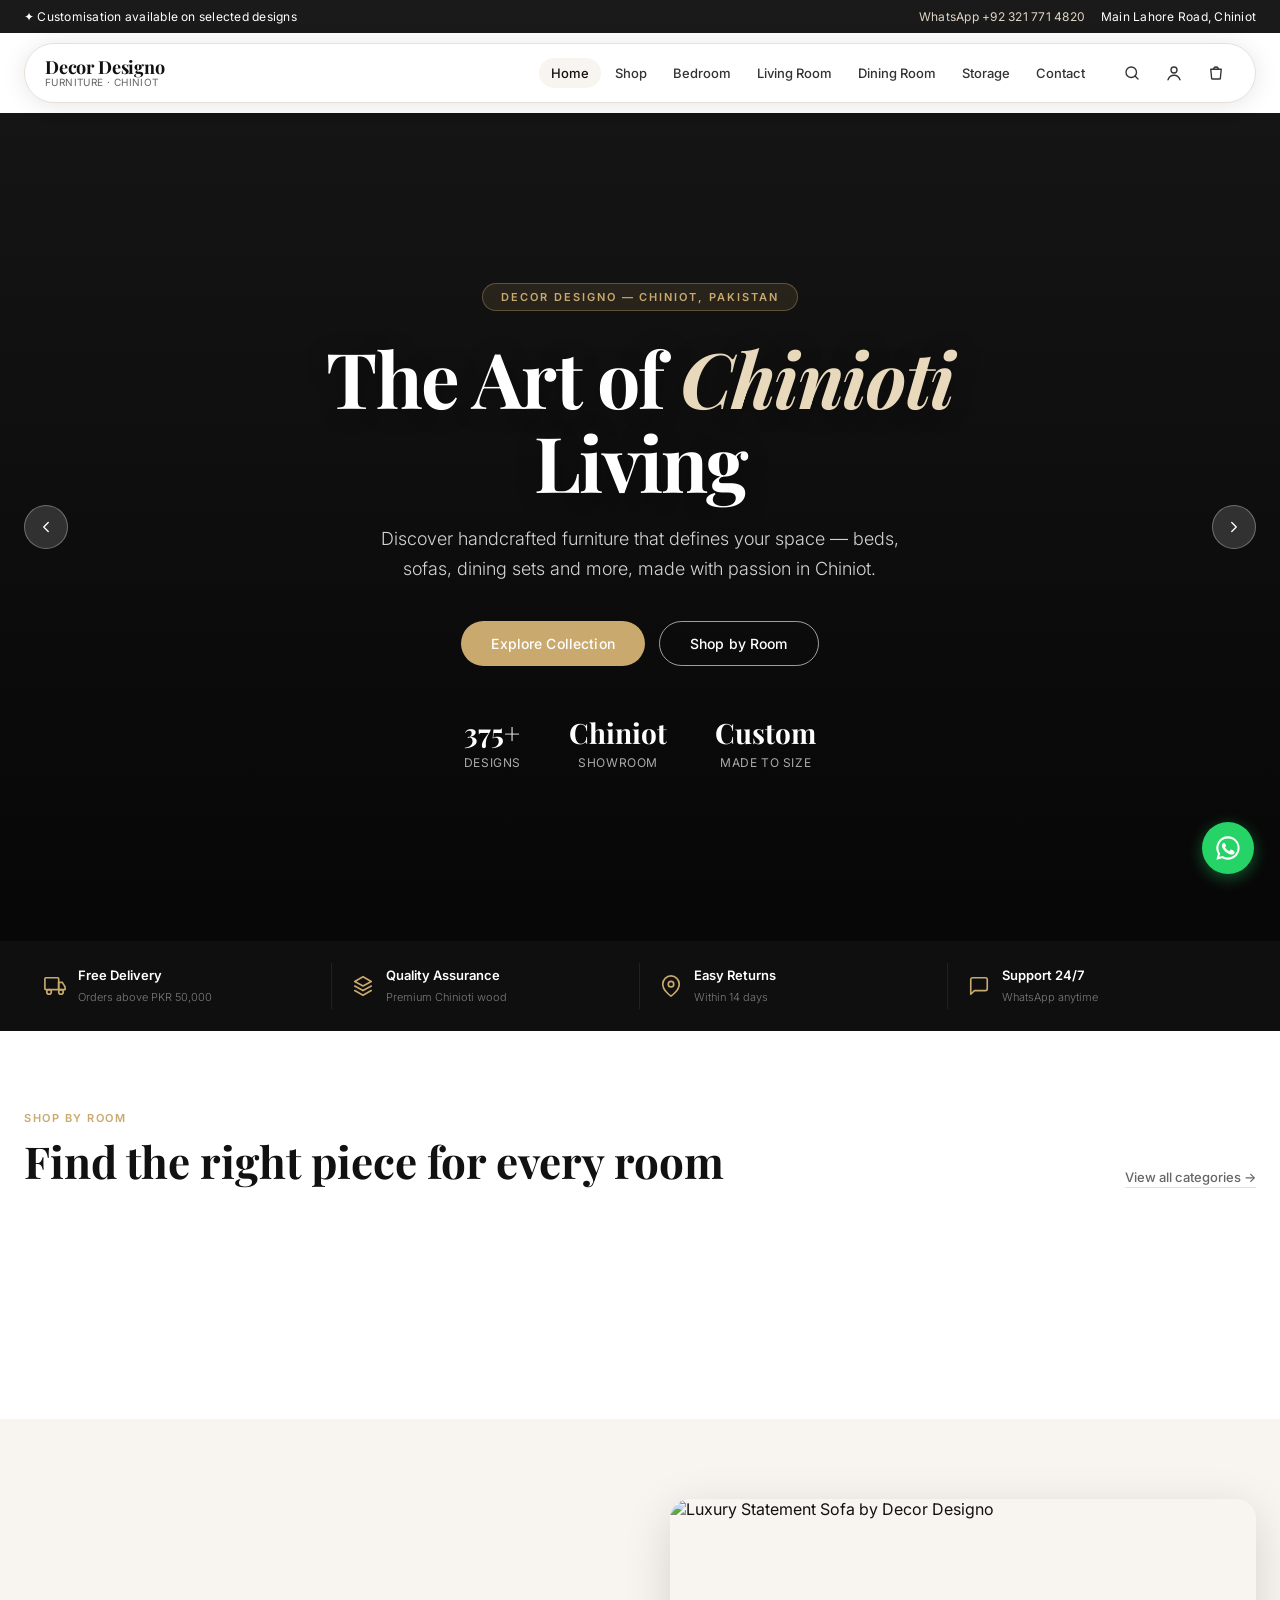
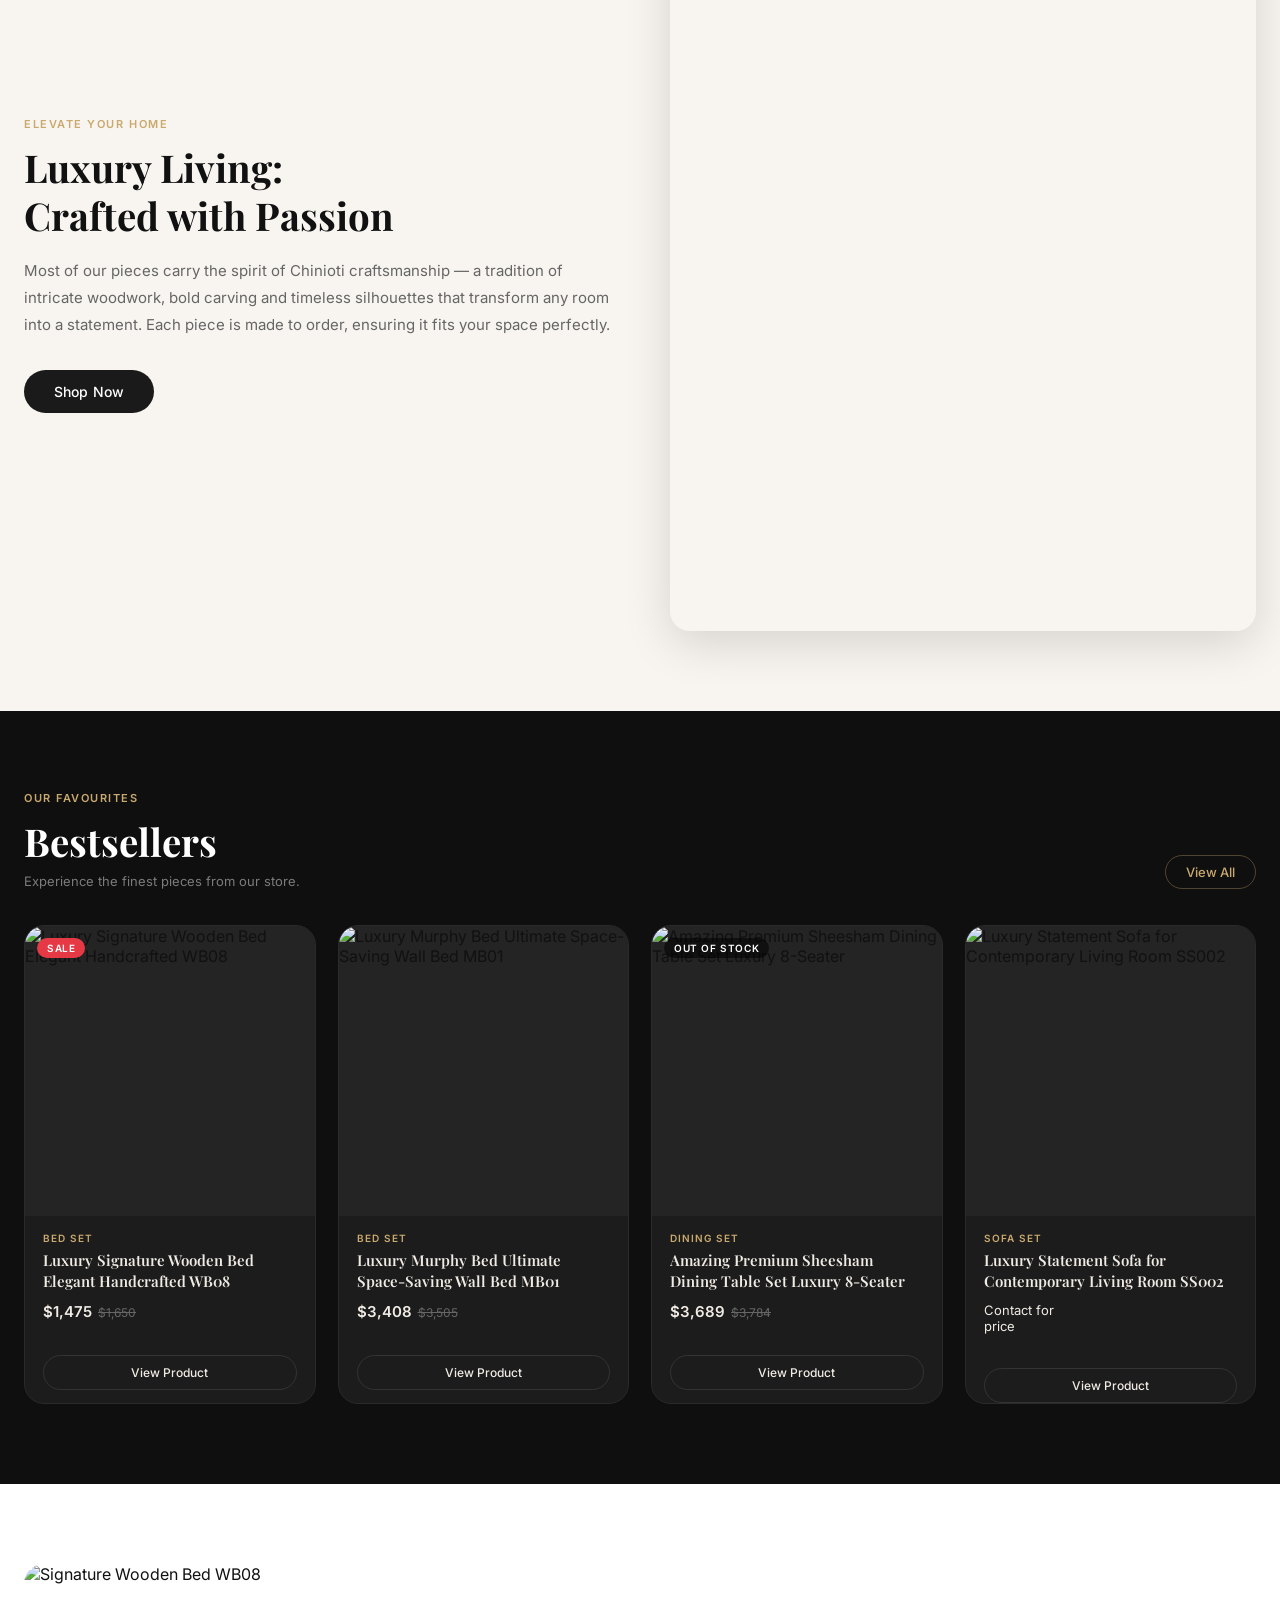
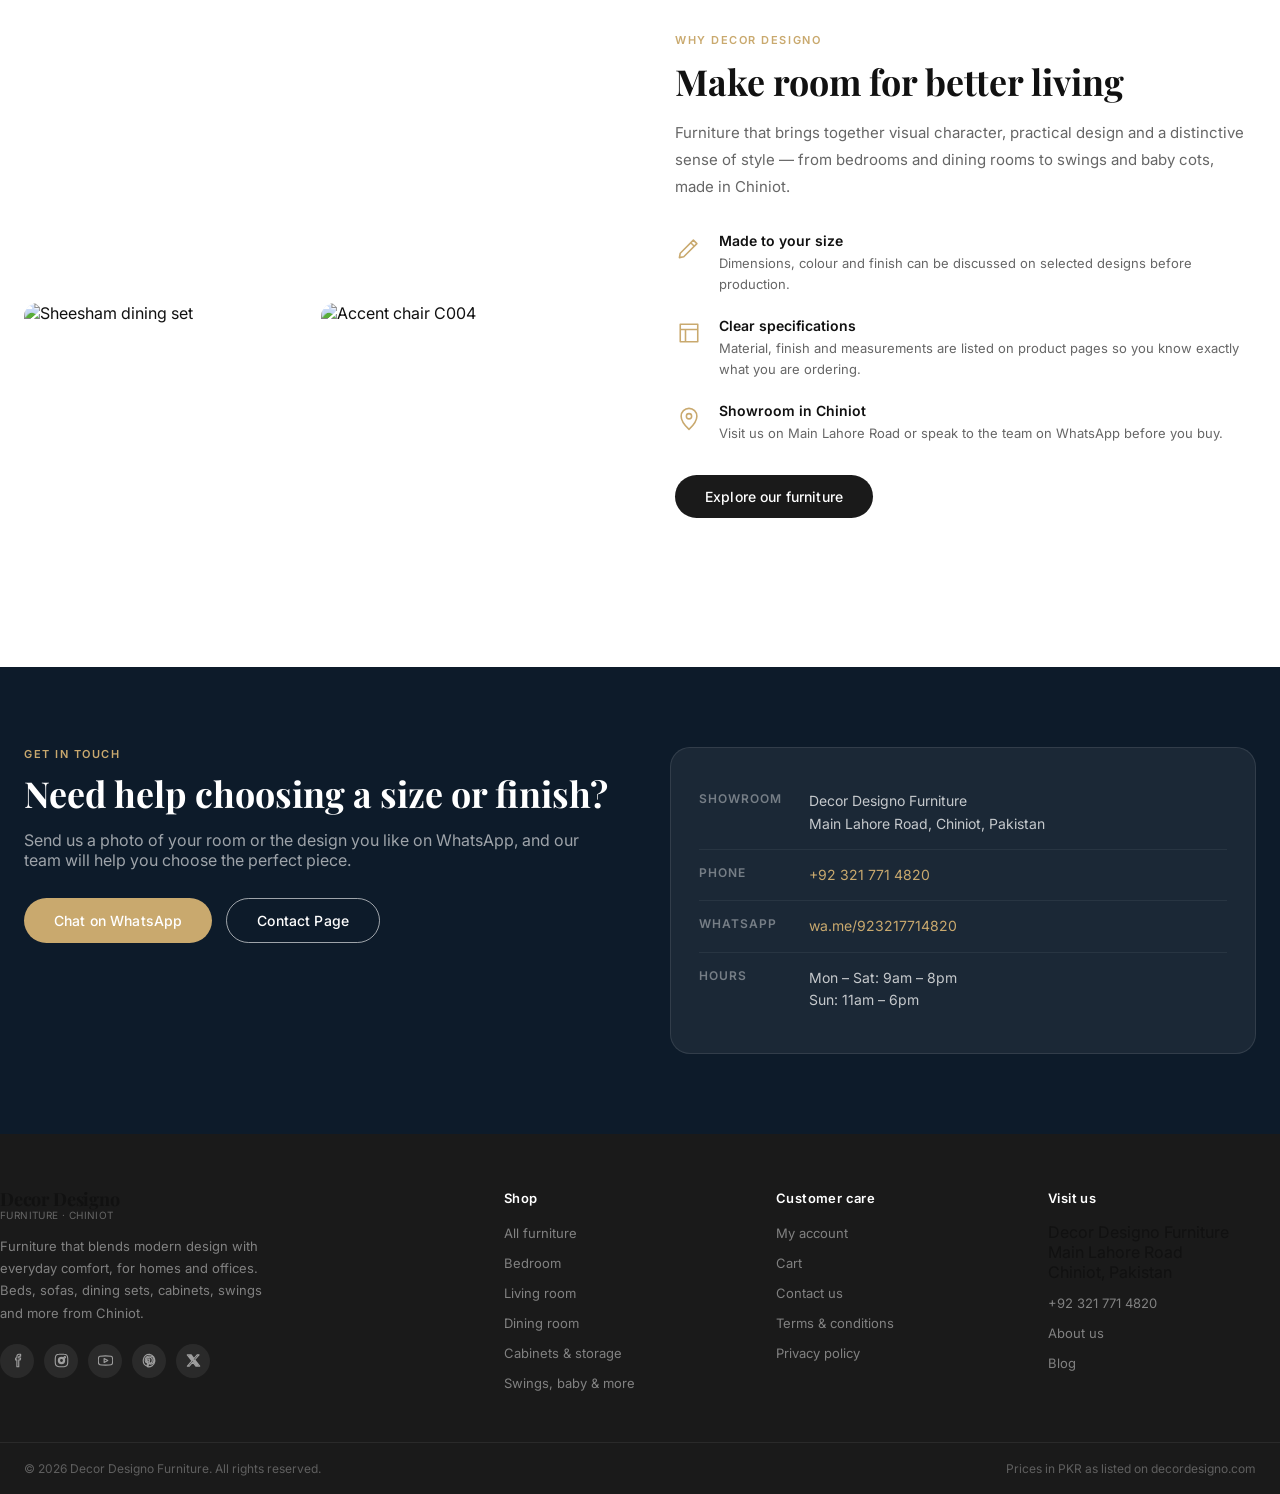
==== commit 1742b714: "fix: hero stats overlap + category tiles visibility" ====
--- a/index.html
+++ b/index.html
@@ -124,7 +124,7 @@
 .hero-arrow.left{left:24px}
 .hero-arrow.right{right:24px}
 .hero-arrow svg{width:18px;height:18px}
-.hero-stats{position:absolute;bottom:32px;left:0;right:0;z-index:3;display:flex;justify-content:center;gap:48px}
+.hero-stats{display:flex;justify-content:center;gap:48px;margin-top:48px;flex-wrap:wrap}
 .hero-stat{text-align:center;color:rgba(255,255,255,.9)}
 .hero-stat b{display:block;font-family:'Playfair Display',serif;font-size:28px;font-weight:700;color:#fff}
 .hero-stat span{font-size:12px;font-weight:400;color:rgba(255,255,255,.65);letter-spacing:.05em;text-transform:uppercase}
@@ -291,7 +291,7 @@
   .footer-top{grid-template-columns:1fr;gap:28px}
   .bestsellers-head{flex-direction:column;align-items:flex-start;gap:12px}
   .hero-arrow{display:none}
-  .hero-stats{position:relative;bottom:auto;margin-top:36px;justify-content:flex-start;gap:32px}
+  .hero-stats{gap:24px;margin-top:32px;justify-content:center}
 }
 @media(max-width:420px){
   .cat-row{grid-template-columns:repeat(2,1fr)}
@@ -438,7 +438,7 @@
       </div>
       <a class="text-link" href="shop.html">View all categories →</a>
     </div>
-    <div class="cat-row reveal" id="catGrid"></div>
+    <div class="cat-row" id="catGrid"></div>
   </div>
 </section>
 
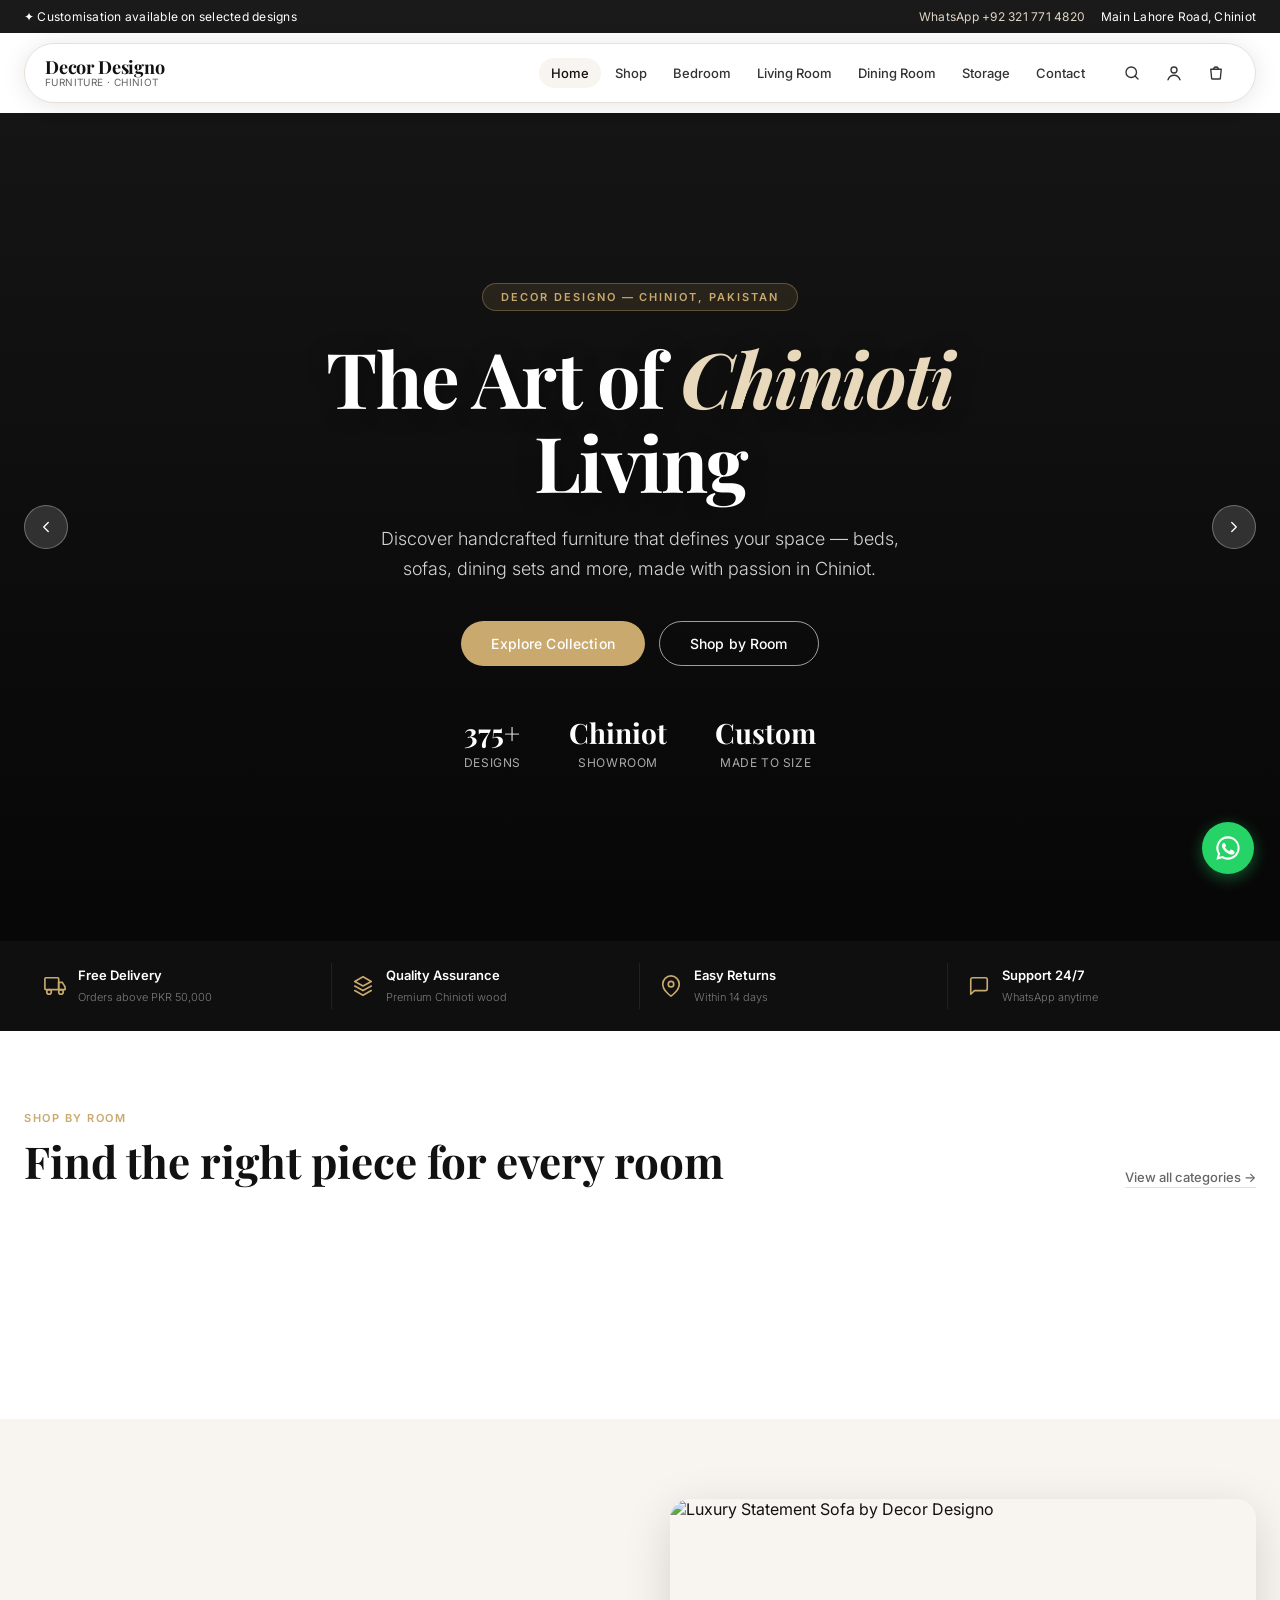
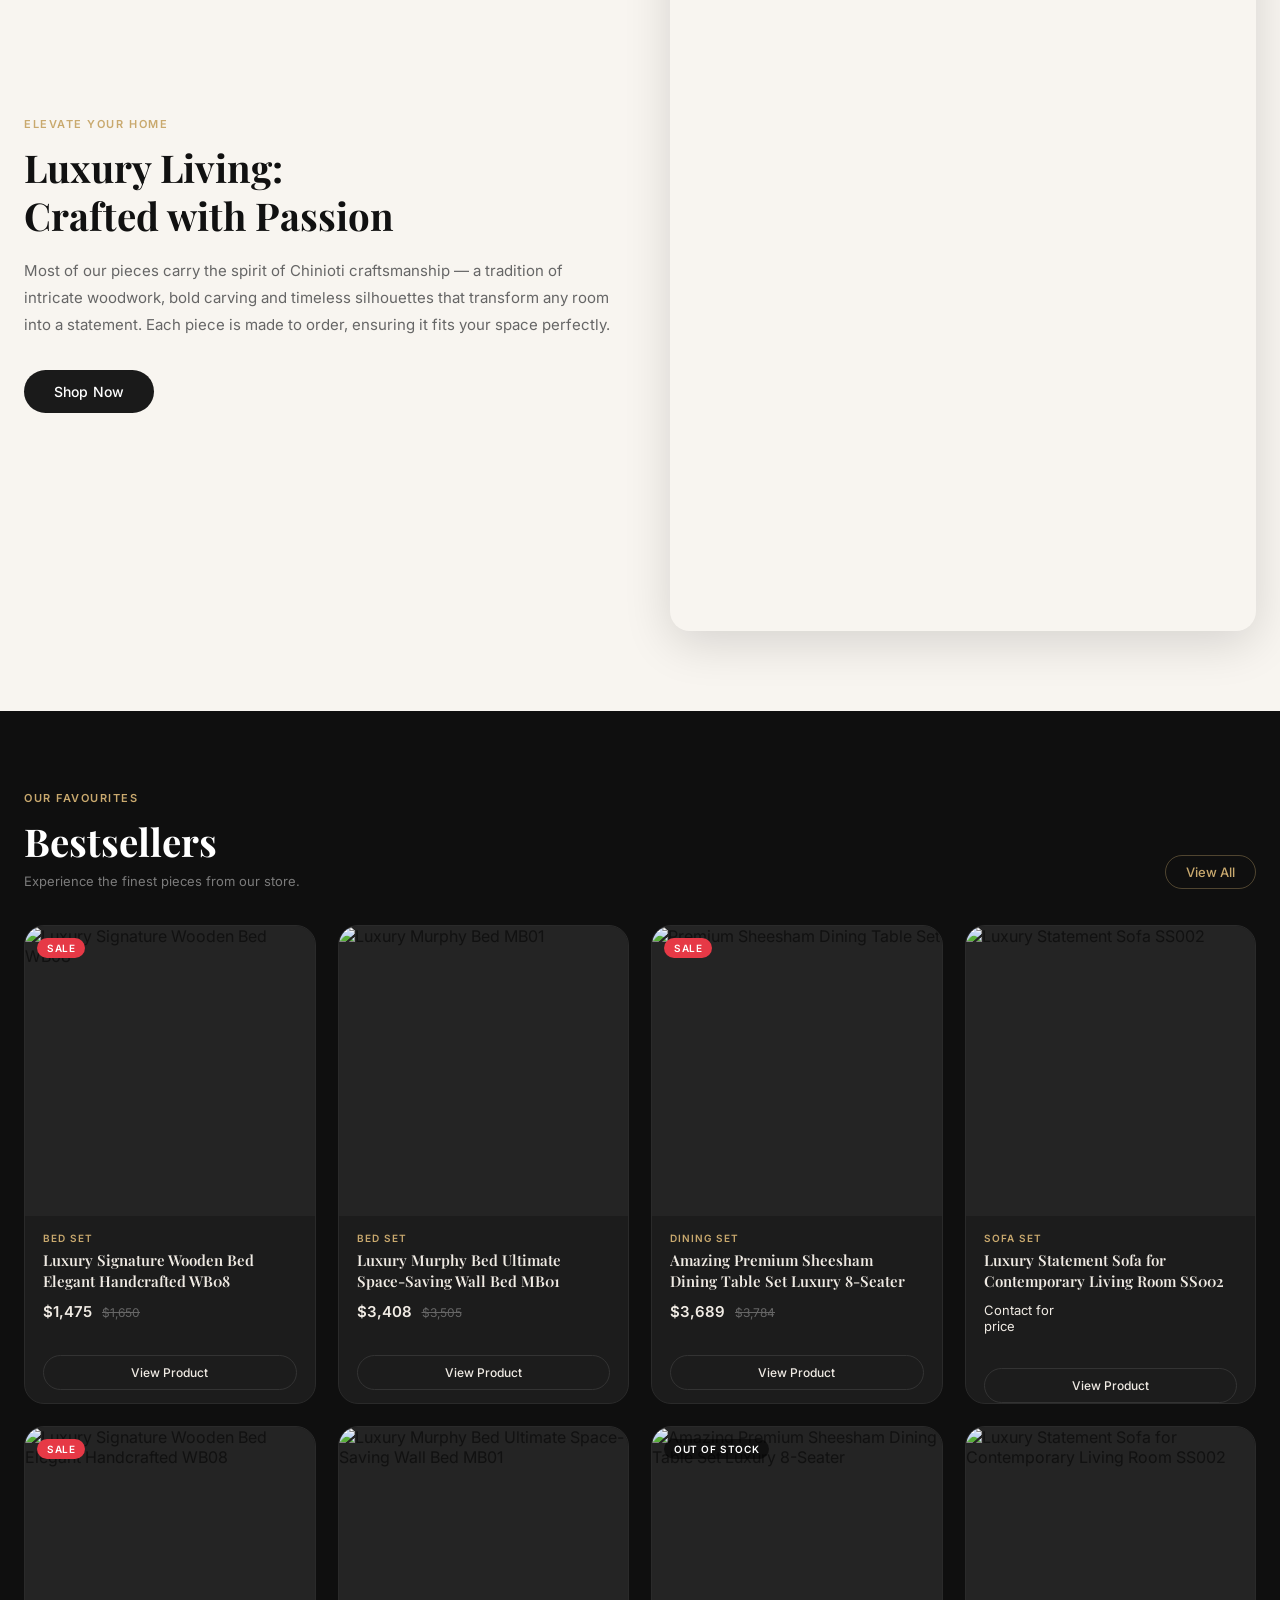
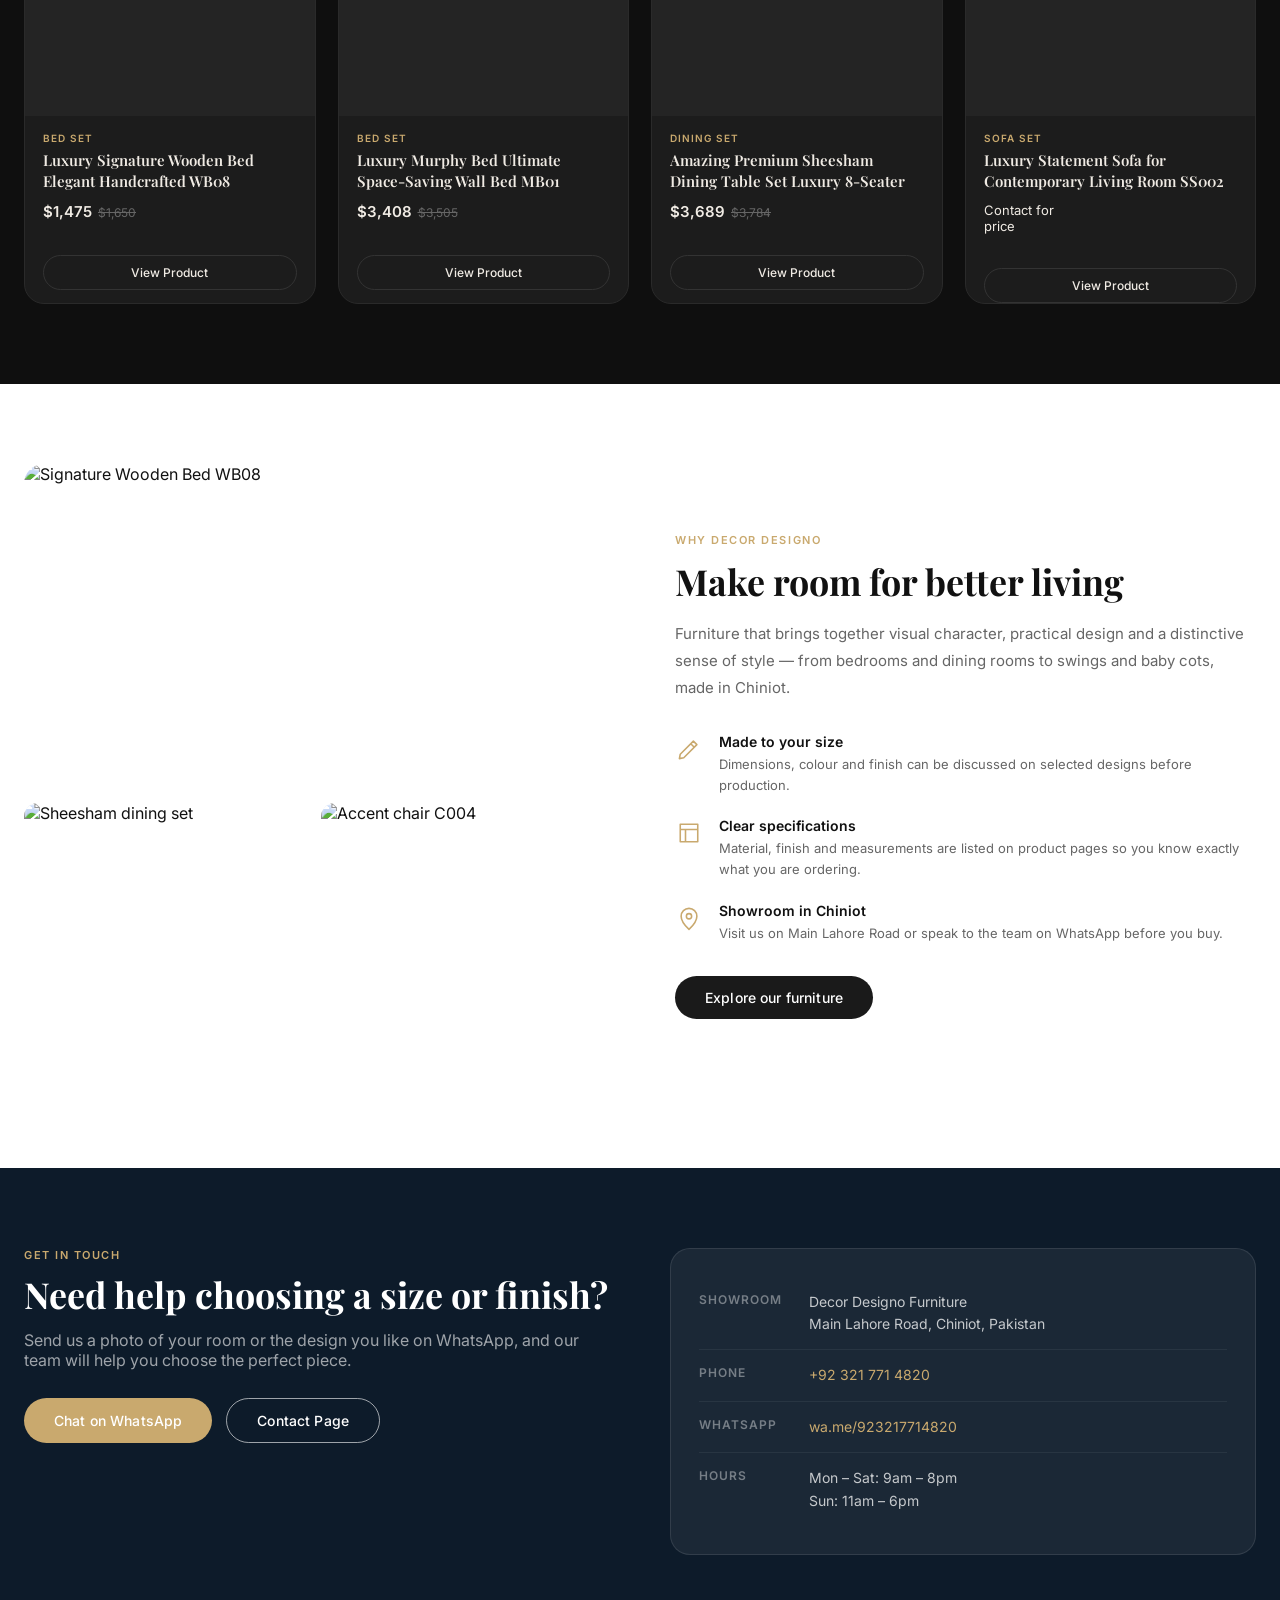
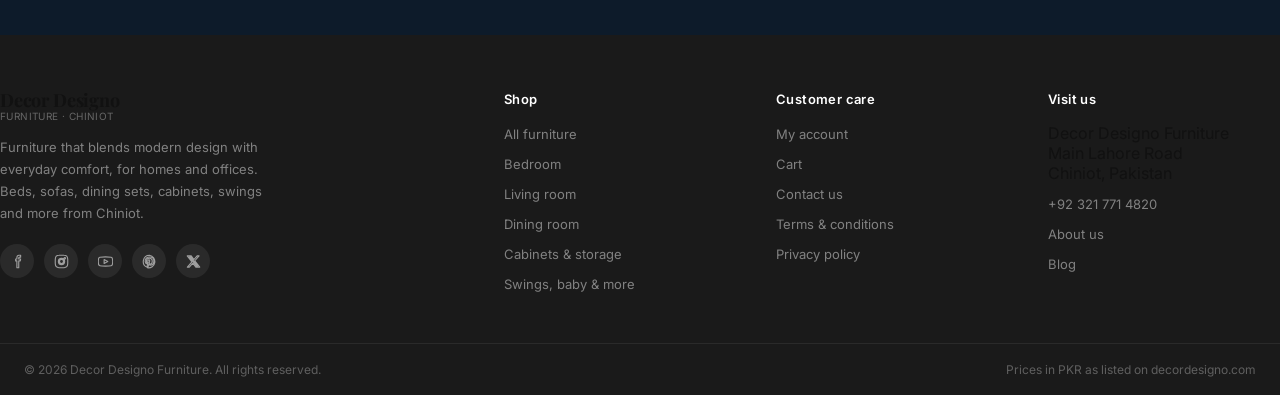
==== commit 1fd7e9b4: "fix: hardcode category tiles + bestsellers in HTML (no JS dependency)" ====
--- a/index.html
+++ b/index.html
@@ -438,7 +438,38 @@
       </div>
       <a class="text-link" href="shop.html">View all categories →</a>
     </div>
-    <div class="cat-row" id="catGrid"></div>
+    <div class="cat-row" id="catGrid">
+      <a class="cat-tile" href="shop.html?cat=bedroom">
+        <img src="https://decordesigno.com/wp-content/uploads/2026/10/Signature-Wooden-Bed-Elegant-Handcrafted-WB08-1-1.jpg" alt="Bedroom furniture" loading="lazy">
+        <div class="cat-tile-overlay"></div>
+        <div class="cat-tile-info"><strong>Bedroom</strong><span>45 items</span></div>
+      </a>
+      <a class="cat-tile" href="shop.html?cat=sitting-room">
+        <img src="https://decordesigno.com/wp-content/uploads/2026/09/Luxury-Statement-Sofa-for-Contemporary-Living-Room-SS0022.jpeg" alt="Living Room furniture" loading="lazy">
+        <div class="cat-tile-overlay"></div>
+        <div class="cat-tile-info"><strong>Living Room</strong><span>38 items</span></div>
+      </a>
+      <a class="cat-tile" href="shop.html?cat=dining-room">
+        <img src="https://decordesigno.com/wp-content/uploads/2026/09/Premium-Sheesham-Dining-Table-Set-Modern-8-Seater-DT0009.jpeg" alt="Dining Room furniture" loading="lazy">
+        <div class="cat-tile-overlay"></div>
+        <div class="cat-tile-info"><strong>Dining Room</strong><span>32 items</span></div>
+      </a>
+      <a class="cat-tile" href="shop.html?cat=almirah">
+        <img src="https://decordesigno.com/wp-content/uploads/2025/08/Crockery-Showcase-Designs-in-Pakistan-Wooden-Modern-Cabinets-decor-designo-furniture4.png" alt="Cabinets and Storage" loading="lazy">
+        <div class="cat-tile-overlay"></div>
+        <div class="cat-tile-info"><strong>Cabinets &amp; Storage</strong><span>28 items</span></div>
+      </a>
+      <a class="cat-tile" href="shop.html?cat=swing-jholla">
+        <img src="https://decordesigno.com/wp-content/uploads/2026/08/Large-Wooden-Swing-Chinioti-Family-Swing.png" alt="Swings and Jhoolas" loading="lazy">
+        <div class="cat-tile-overlay"></div>
+        <div class="cat-tile-info"><strong>Swings &amp; Jhoolas</strong><span>15 items</span></div>
+      </a>
+      <a class="cat-tile" href="shop.html?cat=baby-cart">
+        <img src="https://decordesigno.com/wp-content/uploads/2025/04/Buy-Luxury-Wooden-Baby-Cot-in-Pakistan-Decor-Designo-furniture-1.png" alt="Baby Furniture" loading="lazy">
+        <div class="cat-tile-overlay"></div>
+        <div class="cat-tile-info"><strong>Baby Furniture</strong><span>12 items</span></div>
+      </a>
+    </div>
   </div>
 </section>
 
@@ -468,7 +499,54 @@
       </div>
       <a href="shop.html">View All</a>
     </div>
-    <div class="product-grid" id="bestGrid"></div>
+    <div class="product-grid" id="bestGrid">
+      <div class="product-card">
+        <div class="product-thumb">
+          <span class="product-badge badge-sale">SALE</span>
+          <img src="https://decordesigno.com/wp-content/uploads/2026/10/Signature-Wooden-Bed-Elegant-Handcrafted-WB08-1-1.jpg" alt="Luxury Signature Wooden Bed WB08" loading="lazy">
+        </div>
+        <div class="product-info">
+          <div class="product-cat">Bed Set</div>
+          <div class="product-name">Luxury Signature Wooden Bed Elegant Handcrafted WB08</div>
+          <div class="product-price">$1,475 <span class="old">$1,650</span></div>
+        </div>
+        <a class="product-link" href="https://decordesigno.com/product/signature-wooden-bed-wb08/" target="_blank" rel="noopener">View Product</a>
+      </div>
+      <div class="product-card">
+        <div class="product-thumb">
+          <img src="https://decordesigno.com/wp-content/uploads/2026/09/Premium-Murphy-Bed-Elegant-Space-Saving-Wall-Bed-1.jpg" alt="Luxury Murphy Bed MB01" loading="lazy">
+        </div>
+        <div class="product-info">
+          <div class="product-cat">Bed Set</div>
+          <div class="product-name">Luxury Murphy Bed Ultimate Space-Saving Wall Bed MB01</div>
+          <div class="product-price">$3,408 <span class="old">$3,505</span></div>
+        </div>
+        <a class="product-link" href="https://decordesigno.com/product/murphy-bed/" target="_blank" rel="noopener">View Product</a>
+      </div>
+      <div class="product-card">
+        <div class="product-thumb">
+          <span class="product-badge badge-sale">SALE</span>
+          <img src="https://decordesigno.com/wp-content/uploads/2026/09/Premium-Sheesham-Dining-Table-Set-Modern-8-Seater-DT0009.jpeg" alt="Premium Sheesham Dining Table Set" loading="lazy">
+        </div>
+        <div class="product-info">
+          <div class="product-cat">Dining Set</div>
+          <div class="product-name">Amazing Premium Sheesham Dining Table Set Luxury 8-Seater</div>
+          <div class="product-price">$3,689 <span class="old">$3,784</span></div>
+        </div>
+        <a class="product-link" href="https://decordesigno.com/product/premium-sheesham-dining-set/" target="_blank" rel="noopener">View Product</a>
+      </div>
+      <div class="product-card">
+        <div class="product-thumb">
+          <img src="https://decordesigno.com/wp-content/uploads/2026/09/Luxury-Statement-Sofa-for-Contemporary-Living-Room-SS0022-300x300.jpeg" alt="Luxury Statement Sofa SS002" loading="lazy">
+        </div>
+        <div class="product-info">
+          <div class="product-cat">Sofa Set</div>
+          <div class="product-name">Luxury Statement Sofa for Contemporary Living Room SS002</div>
+          <div class="product-price contact">Contact for price</div>
+        </div>
+        <a class="product-link" href="https://decordesigno.com/product/luxury-statement-sofa-ss002/" target="_blank" rel="noopener">View Product</a>
+      </div>
+    </div>
   </div>
 </section>
 
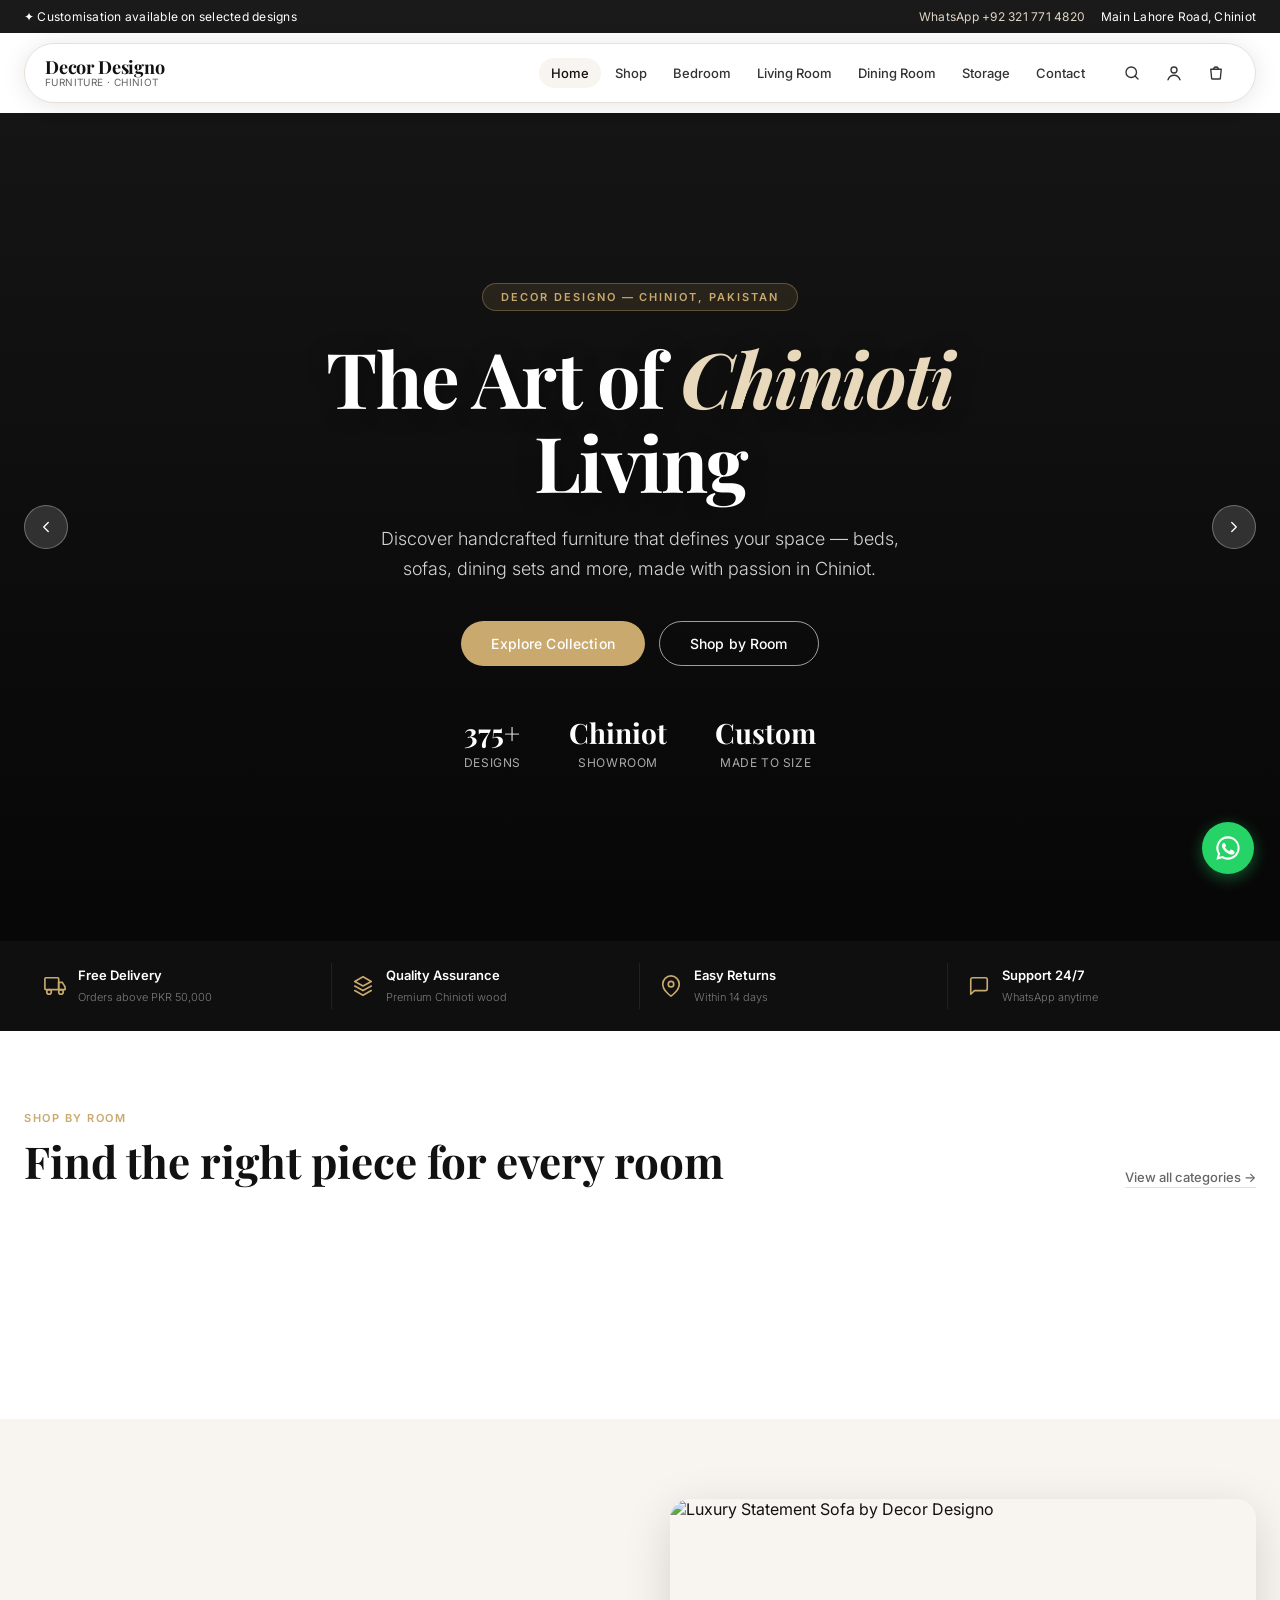
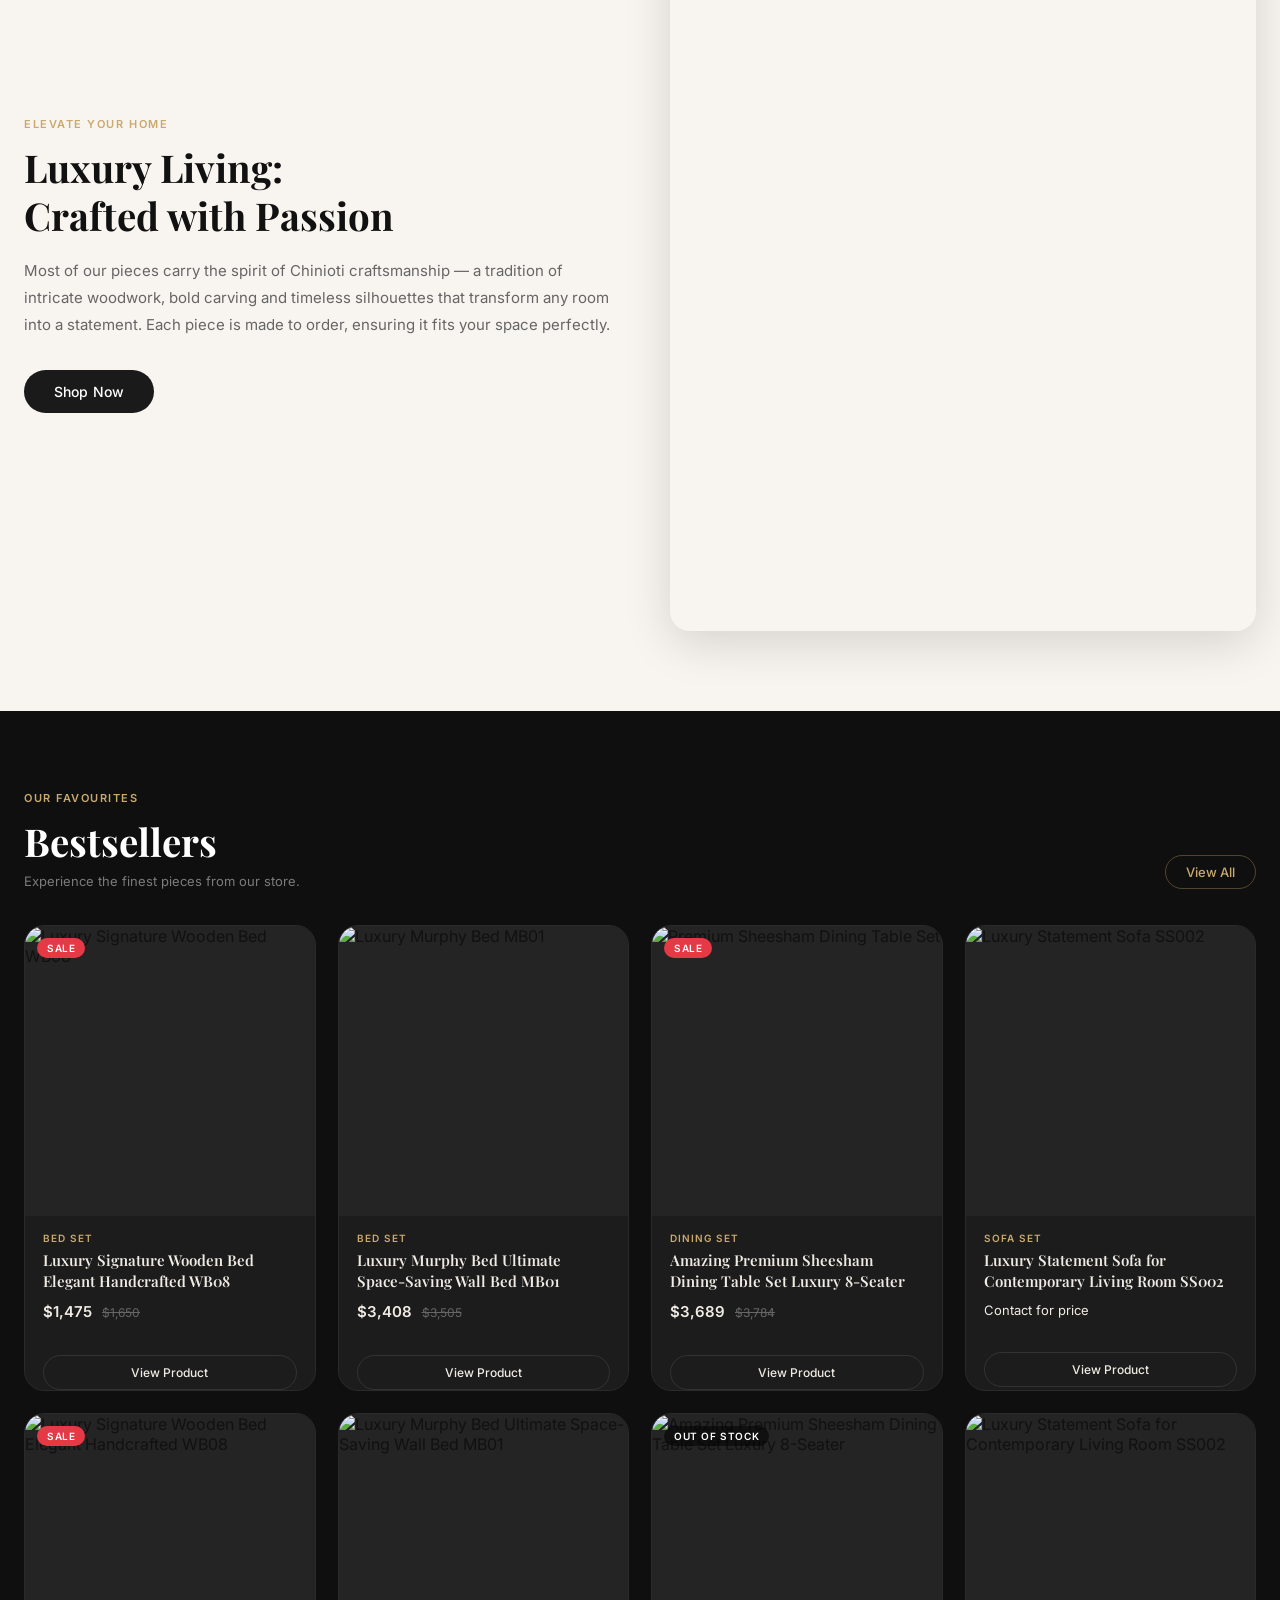
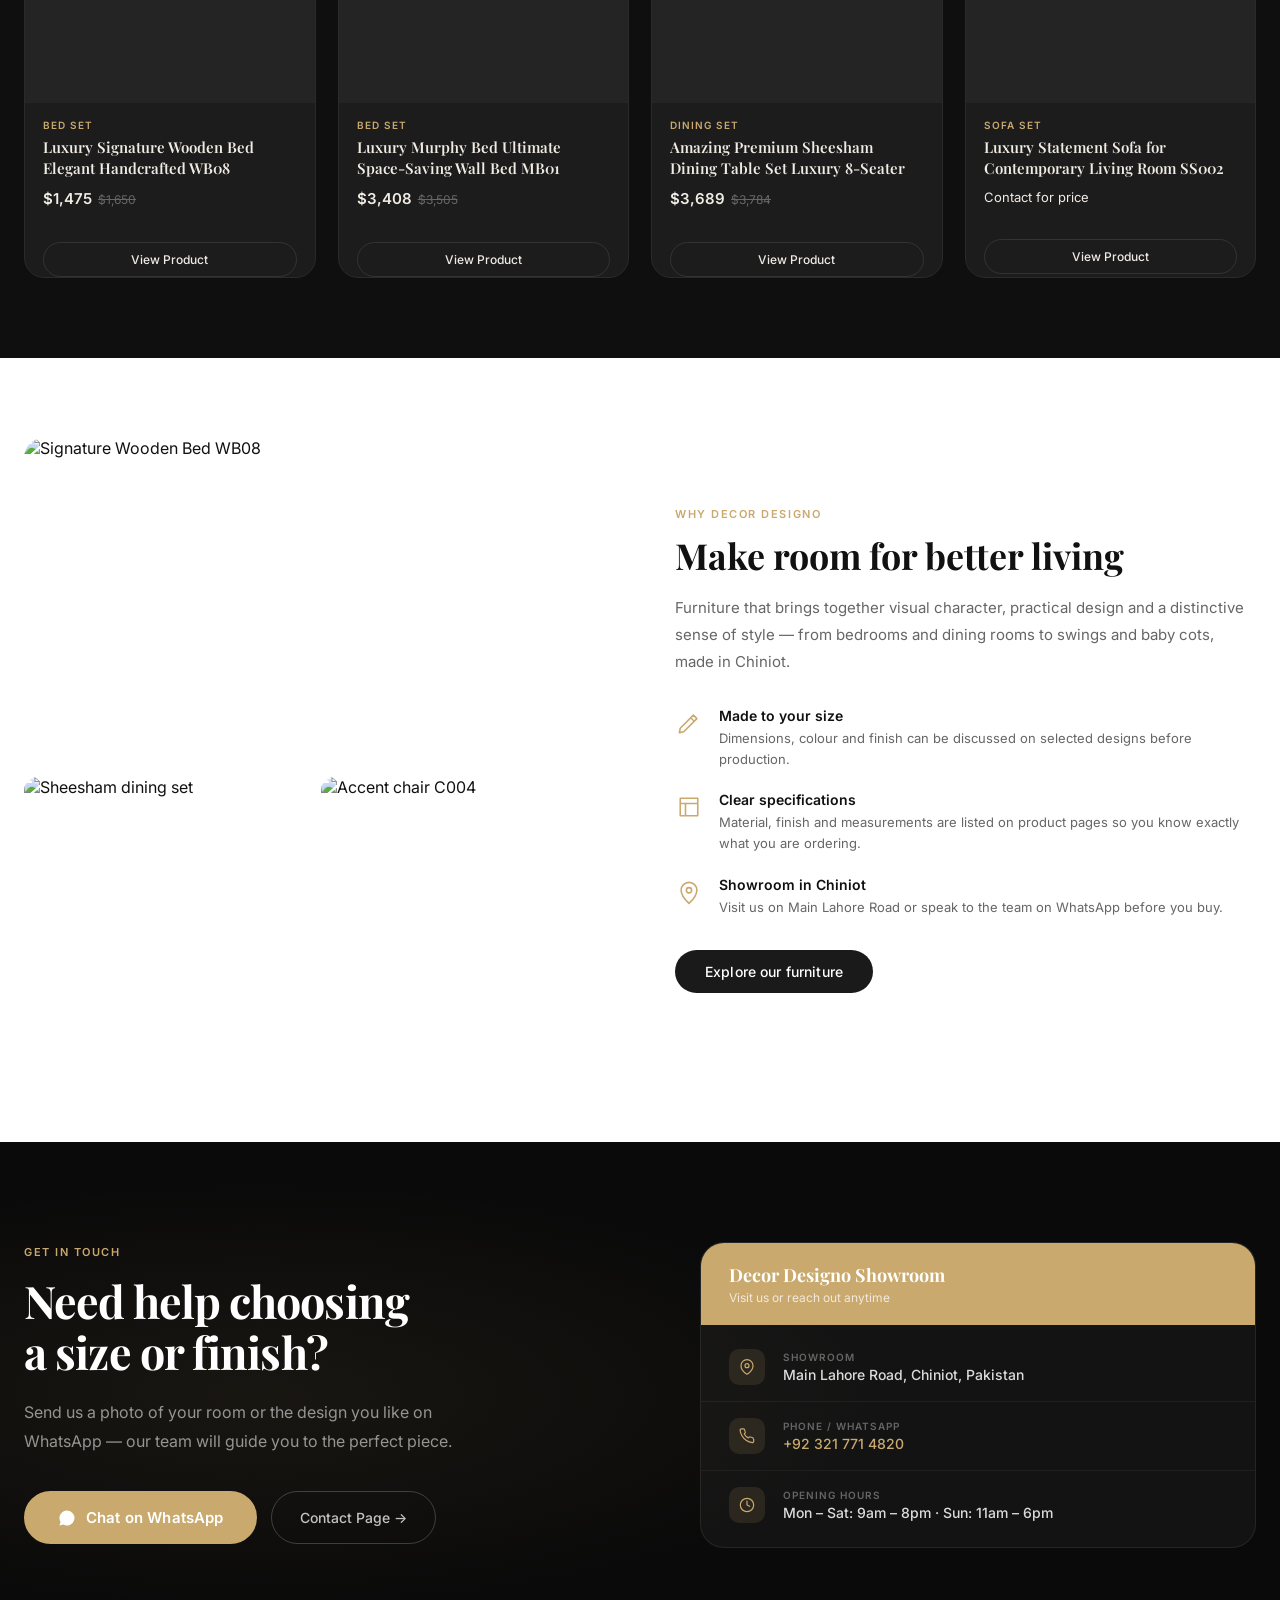
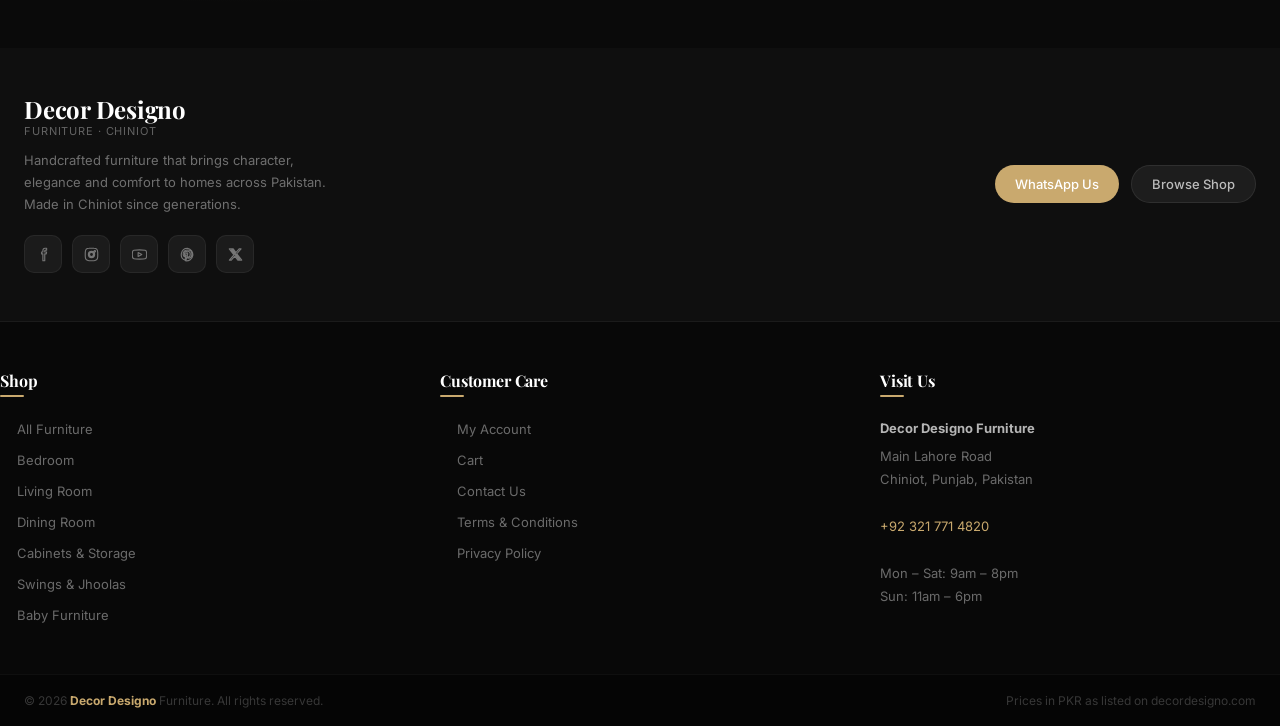
==== commit 1a30944f: "redesign: bold CTA + premium footer + category tile gradient fallbacks + fix image loading" ====
--- a/index.html
+++ b/index.html
@@ -156,14 +156,24 @@
 
 /* ===== CATEGORY TILES ===== */
 .cat-row{display:grid;grid-template-columns:repeat(6,1fr);gap:14px}
-.cat-tile{position:relative;border-radius:var(--r-lg);overflow:hidden;aspect-ratio:3/4;cursor:pointer;group}
-.cat-tile img{width:100%;height:100%;object-fit:cover;transition:transform .5s ease}
+.cat-tile{position:relative;border-radius:var(--r-lg);overflow:hidden;aspect-ratio:3/4;cursor:pointer;display:block;background:#1a1a1a}
+.cat-tile.c1{background:linear-gradient(145deg,#2c1a0e,#5c3520)}
+.cat-tile.c2{background:linear-gradient(145deg,#0d1e32,#1a3a5c)}
+.cat-tile.c3{background:linear-gradient(145deg,#1a2618,#2e4e24)}
+.cat-tile.c4{background:linear-gradient(145deg,#28200c,#52400a)}
+.cat-tile.c5{background:linear-gradient(145deg,#1c1030,#3c2060)}
+.cat-tile.c6{background:linear-gradient(145deg,#1a0c0c,#4a1818)}
+.cat-tile img{position:absolute;inset:0;width:100%;height:100%;object-fit:cover;transition:transform .5s ease}
 .cat-tile:hover img{transform:scale(1.06)}
-.cat-tile-overlay{position:absolute;inset:0;background:linear-gradient(to top,rgba(0,0,0,.7) 0%,rgba(0,0,0,.1) 55%,transparent 100%);transition:opacity var(--transition)}
-.cat-tile:hover .cat-tile-overlay{opacity:.85}
-.cat-tile-info{position:absolute;bottom:0;left:0;right:0;padding:18px 16px}
-.cat-tile-info strong{display:block;font-size:14px;font-weight:600;color:#fff;margin-bottom:3px}
-.cat-tile-info span{font-size:11px;color:rgba(255,255,255,.6);font-weight:300;letter-spacing:.03em;text-transform:uppercase}
+.cat-tile-overlay{position:absolute;inset:0;background:linear-gradient(to top,rgba(0,0,0,.85) 0%,rgba(0,0,0,.25) 50%,rgba(0,0,0,.05) 100%);transition:opacity var(--transition)}
+.cat-tile:hover .cat-tile-overlay{opacity:1}
+.cat-tile-info{position:absolute;bottom:0;left:0;right:0;padding:20px 16px}
+.cat-tile-info strong{display:block;font-family:'Playfair Display',serif;font-size:15px;font-weight:700;color:#fff;margin-bottom:5px;line-height:1.2}
+.cat-tile-info span{font-size:10px;color:rgba(255,255,255,.55);font-weight:400;letter-spacing:.1em;text-transform:uppercase}
+.cat-arrow{position:absolute;top:14px;right:14px;width:28px;height:28px;border-radius:50%;background:var(--gold);display:flex;align-items:center;justify-content:center;opacity:0;transform:scale(.6);transition:all .3s ease}
+.cat-tile:hover .cat-arrow{opacity:1;transform:scale(1)}
+.cat-arrow svg{width:12px;height:12px;stroke:#fff;stroke-width:2.5}
+
 
 /* ===== PROMO SPLIT ===== */
 .promo-split{display:grid;grid-template-columns:1fr 1fr;gap:60px;align-items:center}
@@ -215,33 +225,64 @@
 .feature-row h3{font-size:14px;font-weight:600;color:var(--text);margin-bottom:4px}
 .feature-row p{font-size:13px;color:var(--muted);line-height:1.6}
 
-/* ===== CONTACT ===== */
-.contact{display:grid;grid-template-columns:1fr 1fr;gap:60px;align-items:start}
-.contact h2{font-family:'Playfair Display',serif;font-size:clamp(26px,2.8vw,40px);font-weight:700;color:#fff;line-height:1.25;margin:10px 0 14px}
-.contact-actions{display:flex;gap:14px;flex-wrap:wrap;margin-top:28px}
-.contact-card{background:rgba(255,255,255,.06);border:1px solid rgba(255,255,255,.10);border-radius:var(--r-lg);padding:28px 28px;display:flex;flex-direction:column;gap:0}
-.contact-row{display:flex;gap:20px;padding:14px 0;border-bottom:1px solid rgba(255,255,255,.06)}
-.contact-row:last-child{border-bottom:none}
-.contact-row>span{font-size:12px;font-weight:600;text-transform:uppercase;letter-spacing:.08em;color:rgba(255,255,255,.4);width:90px;flex-shrink:0;padding-top:1px}
-.contact-row>div{font-size:14px;color:rgba(255,255,255,.75);line-height:1.6}
-.contact-row a{color:var(--gold);transition:color var(--transition)}
-.contact-row a:hover{color:#fff}
+/* ===== CONTACT / CTA ===== */
+.section-cta{background:#0a0a0a;padding:100px 0;position:relative;overflow:hidden}
+.section-cta::before{content:'';position:absolute;inset:0;background:radial-gradient(ellipse 70% 60% at 20% 50%,rgba(201,169,110,.08) 0%,transparent 70%)}
+.cta-inner{display:grid;grid-template-columns:1.1fr 1fr;gap:64px;align-items:center;position:relative;z-index:1}
+.cta-copy .overline{color:var(--gold);margin-bottom:16px}
+.cta-copy h2{font-family:'Playfair Display',serif;font-size:clamp(32px,3.5vw,52px);font-weight:700;color:#fff;line-height:1.15;margin-bottom:20px;letter-spacing:-.02em}
+.cta-copy p{font-size:16px;color:rgba(255,255,255,.55);line-height:1.8;margin-bottom:36px;max-width:460px}
+.cta-actions{display:flex;gap:14px;flex-wrap:wrap}
+.btn-wa{display:inline-flex;align-items:center;gap:10px;padding:15px 32px;border-radius:var(--r-pill);background:var(--gold);color:#fff;font-size:15px;font-weight:600;letter-spacing:.01em;transition:all .3s ease;border:2px solid var(--gold)}
+.btn-wa:hover{background:var(--gold-dark);border-color:var(--gold-dark);transform:translateY(-2px);box-shadow:0 8px 28px rgba(201,169,110,.35)}
+.btn-wa svg{width:18px;height:18px;fill:#fff;stroke:none;flex-shrink:0}
+.btn-ghost{display:inline-flex;align-items:center;gap:8px;padding:13px 28px;border-radius:var(--r-pill);background:transparent;color:rgba(255,255,255,.75);font-size:14px;font-weight:500;border:1.5px solid rgba(255,255,255,.2);transition:all .3s ease}
+.btn-ghost:hover{border-color:rgba(255,255,255,.6);color:#fff;background:rgba(255,255,255,.05)}
+.cta-card{background:rgba(255,255,255,.04);border:1px solid rgba(255,255,255,.08);border-radius:24px;overflow:hidden}
+.cta-card-head{background:var(--gold);padding:20px 28px}
+.cta-card-head h3{font-family:'Playfair Display',serif;font-size:18px;font-weight:700;color:#fff}
+.cta-card-head p{font-size:12px;color:rgba(255,255,255,.75);margin-top:3px;font-weight:400}
+.cta-card-body{padding:8px 0}
+.cta-row{display:flex;align-items:center;gap:18px;padding:16px 28px;border-bottom:1px solid rgba(255,255,255,.05)}
+.cta-row:last-child{border-bottom:none}
+.cta-row-icon{width:36px;height:36px;border-radius:10px;background:rgba(201,169,110,.12);display:flex;align-items:center;justify-content:center;flex-shrink:0}
+.cta-row-icon svg{width:16px;height:16px;stroke:var(--gold)}
+.cta-row-label{font-size:10px;font-weight:600;text-transform:uppercase;letter-spacing:.1em;color:rgba(255,255,255,.35);margin-bottom:3px}
+.cta-row-val{font-size:14px;color:rgba(255,255,255,.85);font-weight:500}
+.cta-row-val a{color:var(--gold);transition:color .3s}
+.cta-row-val a:hover{color:#fff}
 
 /* ===== FOOTER ===== */
-.site-footer{background:var(--charcoal)}
-.footer-top{display:grid;grid-template-columns:2fr 1fr 1fr 1fr;gap:40px;padding:56px 0 40px}
-.footer-about .logo{display:inline-flex}
-.footer-about p{margin-top:14px;font-size:13px;color:rgba(255,255,255,.45);line-height:1.7;max-width:280px}
-.socials{display:flex;gap:10px;margin-top:20px}
-.socials a{width:34px;height:34px;border-radius:50%;background:rgba(255,255,255,.07);display:flex;align-items:center;justify-content:center;color:rgba(255,255,255,.55);transition:all var(--transition)}
-.socials a:hover{background:var(--gold);color:#fff}
-.socials svg{width:15px;height:15px}
-.site-footer h2{font-size:13px;font-weight:600;color:#fff;margin-bottom:16px;letter-spacing:.03em}
-.site-footer ul li{margin-bottom:10px}
-.site-footer ul a{font-size:13px;color:rgba(255,255,255,.45);transition:color var(--transition)}
-.site-footer ul a:hover{color:#fff}
-.footer-bottom{border-top:1px solid rgba(255,255,255,.07);padding:18px 0}
-.footer-bottom .container{display:flex;justify-content:space-between;align-items:center;font-size:12px;color:rgba(255,255,255,.3);flex-wrap:wrap;gap:8px}
+.site-footer{background:#080808}
+.footer-brand{background:#0f0f0f;border-bottom:1px solid rgba(255,255,255,.05);padding:48px 0}
+.footer-brand .container{display:flex;align-items:center;justify-content:space-between;gap:32px;flex-wrap:wrap}
+.footer-brand-left .logo b{font-family:'Playfair Display',serif;font-size:24px;color:#fff}
+.footer-brand-left .logo small{font-size:11px;color:rgba(255,255,255,.35);letter-spacing:.08em;text-transform:uppercase;display:block;margin-top:3px}
+.footer-brand-left p{margin-top:12px;font-size:13px;color:rgba(255,255,255,.4);line-height:1.7;max-width:320px}
+.footer-brand-socials{display:flex;gap:10px;margin-top:20px}
+.footer-brand-socials a{width:38px;height:38px;border-radius:10px;background:rgba(255,255,255,.05);border:1px solid rgba(255,255,255,.06);display:flex;align-items:center;justify-content:center;color:rgba(255,255,255,.4);transition:all .3s ease}
+.footer-brand-socials a:hover{background:var(--gold);border-color:var(--gold);color:#fff;transform:translateY(-2px)}
+.footer-brand-socials svg{width:15px;height:15px}
+.footer-brand-right{display:flex;gap:12px;flex-wrap:wrap}
+.footer-brand-right a{display:inline-flex;align-items:center;gap:6px;padding:10px 20px;border-radius:var(--r-pill);font-size:13px;font-weight:500;transition:all .3s ease}
+.footer-link-wa{background:var(--gold);color:#fff}
+.footer-link-wa:hover{background:var(--gold-dark)}
+.footer-link-shop{background:rgba(255,255,255,.06);color:rgba(255,255,255,.7);border:1px solid rgba(255,255,255,.08)}
+.footer-link-shop:hover{background:rgba(255,255,255,.12);color:#fff}
+.footer-cols{display:grid;grid-template-columns:repeat(3,1fr);gap:40px;padding:48px 0 40px}
+.footer-col h3{font-family:'Playfair Display',serif;font-size:16px;font-weight:700;color:#fff;margin-bottom:4px;letter-spacing:-.01em}
+.footer-col-line{width:24px;height:2px;background:var(--gold);border-radius:2px;margin-bottom:20px}
+.footer-col ul li{margin-bottom:11px}
+.footer-col ul a{font-size:13px;color:rgba(255,255,255,.4);transition:color .3s;display:inline-flex;align-items:center;gap:6px}
+.footer-col ul a:hover{color:#fff}
+.footer-col ul a::before{content:'→';font-size:11px;color:var(--gold);opacity:0;transform:translateX(-4px);transition:all .3s;display:inline-block}
+.footer-col ul a:hover::before{opacity:1;transform:none}
+.footer-col-address{font-size:13px;color:rgba(255,255,255,.4);line-height:1.8}
+.footer-col-address strong{display:block;color:rgba(255,255,255,.7);margin-bottom:4px}
+.footer-bottom-bar{background:#050505;border-top:1px solid rgba(255,255,255,.04);padding:18px 0}
+.footer-bottom-bar .container{display:flex;justify-content:space-between;align-items:center;font-size:12px;color:rgba(255,255,255,.2);flex-wrap:wrap;gap:8px}
+.footer-bottom-bar span:first-child b{color:var(--gold)}
+
 
 /* ===== WA FLOAT ===== */
 .wa-float{position:fixed;bottom:26px;right:26px;z-index:800;width:52px;height:52px;border-radius:50%;background:#25D366;display:flex;align-items:center;justify-content:center;box-shadow:0 4px 16px rgba(37,211,102,.4);transition:transform var(--transition),box-shadow var(--transition)}
@@ -267,8 +308,9 @@
   .promo-split{grid-template-columns:1fr;gap:36px}
   .promo-img{order:-1;aspect-ratio:16/9}
   .about{grid-template-columns:1fr;gap:36px}
-  .contact{grid-template-columns:1fr;gap:32px}
-  .footer-top{grid-template-columns:1fr 1fr;gap:32px}
+  .cta-inner{grid-template-columns:1fr;gap:36px}
+  .footer-brand .container{flex-direction:column;align-items:flex-start}
+  .footer-cols{grid-template-columns:1fr 1fr;gap:28px}
   .product-grid{grid-template-columns:repeat(2,1fr)}
   .feature-strip .container{grid-template-columns:repeat(2,1fr);gap:12px}
   .feature-item{border-right:none;border-bottom:1px solid rgba(255,255,255,.06);padding:10px 16px}
@@ -279,25 +321,28 @@
   .menu-btn{display:flex}
   .nav-pill{padding:8px 14px}
   .hero{min-height:88vh}
-  .hero-stats{gap:24px;flex-wrap:wrap;padding:0 16px}
+  .hero-stats{gap:20px;flex-wrap:wrap}
   .hero-stat b{font-size:22px}
   .section{padding:56px 0}
+  .section-cta{padding:64px 0}
   .section-head{flex-direction:column;align-items:flex-start;gap:12px;margin-bottom:32px}
   .cat-row{grid-template-columns:repeat(2,1fr);gap:10px}
   .cat-tile{aspect-ratio:3/4}
   .product-grid{grid-template-columns:repeat(2,1fr);gap:12px}
   .product-info{padding:12px 14px 16px}
   .product-link{margin:10px 14px 0}
-  .footer-top{grid-template-columns:1fr;gap:28px}
+  .footer-cols{grid-template-columns:1fr;gap:24px}
+  .footer-brand-right{flex-direction:column;align-items:flex-start}
   .bestsellers-head{flex-direction:column;align-items:flex-start;gap:12px}
   .hero-arrow{display:none}
   .hero-stats{gap:24px;margin-top:32px;justify-content:center}
+  .cta-copy h2{font-size:28px}
 }
 @media(max-width:420px){
   .cat-row{grid-template-columns:repeat(2,1fr)}
   .feature-strip .container{grid-template-columns:1fr 1fr}
   .about-media .big{aspect-ratio:4/3}
-}
+
 </style>
 </head>
 <body data-page="home">
@@ -439,34 +484,40 @@
       <a class="text-link" href="shop.html">View all categories →</a>
     </div>
     <div class="cat-row" id="catGrid">
-      <a class="cat-tile" href="shop.html?cat=bedroom">
-        <img src="https://decordesigno.com/wp-content/uploads/2026/10/Signature-Wooden-Bed-Elegant-Handcrafted-WB08-1-1.jpg" alt="Bedroom furniture" loading="lazy">
+      <a class="cat-tile c1" href="shop.html?cat=bedroom">
+        <img src="https://decordesigno.com/wp-content/uploads/2026/10/Signature-Wooden-Bed-Elegant-Handcrafted-WB08-1-1.jpg" alt="Bedroom furniture" referrerpolicy="no-referrer">
         <div class="cat-tile-overlay"></div>
+        <div class="cat-arrow"><svg viewBox="0 0 24 24"><path d="M5 12h14M12 5l7 7-7 7"/></svg></div>
         <div class="cat-tile-info"><strong>Bedroom</strong><span>45 items</span></div>
       </a>
-      <a class="cat-tile" href="shop.html?cat=sitting-room">
-        <img src="https://decordesigno.com/wp-content/uploads/2026/09/Luxury-Statement-Sofa-for-Contemporary-Living-Room-SS0022.jpeg" alt="Living Room furniture" loading="lazy">
+      <a class="cat-tile c2" href="shop.html?cat=sitting-room">
+        <img src="https://decordesigno.com/wp-content/uploads/2026/09/Luxury-Statement-Sofa-for-Contemporary-Living-Room-SS0022.jpeg" alt="Living Room furniture" referrerpolicy="no-referrer">
         <div class="cat-tile-overlay"></div>
+        <div class="cat-arrow"><svg viewBox="0 0 24 24"><path d="M5 12h14M12 5l7 7-7 7"/></svg></div>
         <div class="cat-tile-info"><strong>Living Room</strong><span>38 items</span></div>
       </a>
-      <a class="cat-tile" href="shop.html?cat=dining-room">
-        <img src="https://decordesigno.com/wp-content/uploads/2026/09/Premium-Sheesham-Dining-Table-Set-Modern-8-Seater-DT0009.jpeg" alt="Dining Room furniture" loading="lazy">
+      <a class="cat-tile c3" href="shop.html?cat=dining-room">
+        <img src="https://decordesigno.com/wp-content/uploads/2026/09/Premium-Sheesham-Dining-Table-Set-Modern-8-Seater-DT0009.jpeg" alt="Dining Room furniture" referrerpolicy="no-referrer">
         <div class="cat-tile-overlay"></div>
+        <div class="cat-arrow"><svg viewBox="0 0 24 24"><path d="M5 12h14M12 5l7 7-7 7"/></svg></div>
         <div class="cat-tile-info"><strong>Dining Room</strong><span>32 items</span></div>
       </a>
-      <a class="cat-tile" href="shop.html?cat=almirah">
-        <img src="https://decordesigno.com/wp-content/uploads/2025/08/Crockery-Showcase-Designs-in-Pakistan-Wooden-Modern-Cabinets-decor-designo-furniture4.png" alt="Cabinets and Storage" loading="lazy">
+      <a class="cat-tile c4" href="shop.html?cat=almirah">
+        <img src="https://decordesigno.com/wp-content/uploads/2025/08/Crockery-Showcase-Designs-in-Pakistan-Wooden-Modern-Cabinets-decor-designo-furniture4.png" alt="Cabinets and Storage" referrerpolicy="no-referrer">
         <div class="cat-tile-overlay"></div>
+        <div class="cat-arrow"><svg viewBox="0 0 24 24"><path d="M5 12h14M12 5l7 7-7 7"/></svg></div>
         <div class="cat-tile-info"><strong>Cabinets &amp; Storage</strong><span>28 items</span></div>
       </a>
-      <a class="cat-tile" href="shop.html?cat=swing-jholla">
-        <img src="https://decordesigno.com/wp-content/uploads/2026/08/Large-Wooden-Swing-Chinioti-Family-Swing.png" alt="Swings and Jhoolas" loading="lazy">
+      <a class="cat-tile c5" href="shop.html?cat=swing-jholla">
+        <img src="https://decordesigno.com/wp-content/uploads/2026/08/Large-Wooden-Swing-Chinioti-Family-Swing.png" alt="Swings and Jhoolas" referrerpolicy="no-referrer">
         <div class="cat-tile-overlay"></div>
+        <div class="cat-arrow"><svg viewBox="0 0 24 24"><path d="M5 12h14M12 5l7 7-7 7"/></svg></div>
         <div class="cat-tile-info"><strong>Swings &amp; Jhoolas</strong><span>15 items</span></div>
       </a>
-      <a class="cat-tile" href="shop.html?cat=baby-cart">
-        <img src="https://decordesigno.com/wp-content/uploads/2025/04/Buy-Luxury-Wooden-Baby-Cot-in-Pakistan-Decor-Designo-furniture-1.png" alt="Baby Furniture" loading="lazy">
+      <a class="cat-tile c6" href="shop.html?cat=baby-cart">
+        <img src="https://decordesigno.com/wp-content/uploads/2025/04/Buy-Luxury-Wooden-Baby-Cot-in-Pakistan-Decor-Designo-furniture-1.png" alt="Baby Furniture" referrerpolicy="no-referrer">
         <div class="cat-tile-overlay"></div>
+        <div class="cat-arrow"><svg viewBox="0 0 24 24"><path d="M5 12h14M12 5l7 7-7 7"/></svg></div>
         <div class="cat-tile-info"><strong>Baby Furniture</strong><span>12 items</span></div>
       </a>
     </div>
@@ -581,77 +632,109 @@
   </div>
 </section>
 
-<!-- ===== CONTACT ===== -->
-<section class="section section-navy on-dark" id="contact" aria-labelledby="contactTitle">
-  <div class="container contact">
-    <div class="reveal">
+<!-- ===== CTA / CONTACT ===== -->
+<section class="section-cta" id="contact" aria-labelledby="contactTitle">
+  <div class="container cta-inner">
+    <div class="cta-copy reveal">
       <span class="overline">Get in touch</span>
-      <h2 id="contactTitle">Need help choosing a size or finish?</h2>
-      <p>Send us a photo of your room or the design you like on WhatsApp, and our team will help you choose the perfect piece.</p>
-      <div class="contact-actions">
-        <a class="btn btn-gold" href="https://wa.me/923217714820" target="_blank" rel="noopener">Chat on WhatsApp</a>
-        <a class="btn btn-outline-light" href="https://decordesigno.com/contact-us/" target="_blank" rel="noopener">Contact Page</a>
-      </div>
-    </div>
-    <div class="contact-card reveal">
-      <div class="contact-row"><span>Showroom</span><div>Decor Designo Furniture<br>Main Lahore Road, Chiniot, Pakistan</div></div>
-      <div class="contact-row"><span>Phone</span><div><a href="tel:+923217714820">+92 321 771 4820</a></div></div>
-      <div class="contact-row"><span>WhatsApp</span><div><a href="https://wa.me/923217714820" target="_blank" rel="noopener">wa.me/923217714820</a></div></div>
-      <div class="contact-row"><span>Hours</span><div>Mon – Sat: 9am – 8pm<br>Sun: 11am – 6pm</div></div>
+      <h2 id="contactTitle">Need help choosing<br>a size or finish?</h2>
+      <p>Send us a photo of your room or the design you like on WhatsApp — our team will guide you to the perfect piece.</p>
+      <div class="cta-actions">
+        <a class="btn-wa" href="https://wa.me/923217714820" target="_blank" rel="noopener">
+          <svg viewBox="0 0 24 24"><path d="M12 2a10 10 0 0 0-8.6 15.1L2 22l5-1.3A10 10 0 1 0 12 2zm4.5 14.1c-.2-.1-1.5-.7-1.7-.8-.2-.1-.4-.1-.6.1l-.8 1c-.1.2-.3.2-.5.1a6.7 6.7 0 0 1-3.3-2.9c-.2-.4.2-.4.7-1.3 0-.2 0-.3 0-.4l-.8-1.8c-.2-.5-.4-.4-.6-.4h-.5a1 1 0 0 0-.7.3c-.2.3-.9.9-.9 2.2s1 2.6 1.1 2.7c.1.2 1.9 2.9 4.6 4 1.7.7 2.4.8 3.2.7.5-.1 1.5-.6 1.8-1.2.2-.6.2-1.1.1-1.2l-.1-.1z"/></svg>
+          Chat on WhatsApp
+        </a>
+        <a class="btn-ghost" href="https://decordesigno.com/contact-us/" target="_blank" rel="noopener">Contact Page →</a>
+      </div>
+    </div>
+    <div class="cta-card reveal">
+      <div class="cta-card-head">
+        <h3>Decor Designo Showroom</h3>
+        <p>Visit us or reach out anytime</p>
+      </div>
+      <div class="cta-card-body">
+        <div class="cta-row">
+          <div class="cta-row-icon"><svg viewBox="0 0 24 24"><path d="M21 10c0 7-9 13-9 13s-9-6-9-13a9 9 0 0 1 18 0z"/><circle cx="12" cy="10" r="3"/></svg></div>
+          <div><div class="cta-row-label">Showroom</div><div class="cta-row-val">Main Lahore Road, Chiniot, Pakistan</div></div>
+        </div>
+        <div class="cta-row">
+          <div class="cta-row-icon"><svg viewBox="0 0 24 24"><path d="M22 16.92v3a2 2 0 0 1-2.18 2 19.79 19.79 0 0 1-8.63-3.07A19.5 19.5 0 0 1 4.69 12a19.79 19.79 0 0 1-3.07-8.67A2 2 0 0 1 3.6 1.27h3a2 2 0 0 1 2 1.72c.127.96.361 1.903.7 2.81a2 2 0 0 1-.45 2.11L7.91 8.91a16 16 0 0 0 6 6l.91-.91a2 2 0 0 1 2.11-.45c.907.339 1.85.573 2.81.7a2 2 0 0 1 1.72 2.03z"/></svg></div>
+          <div><div class="cta-row-label">Phone / WhatsApp</div><div class="cta-row-val"><a href="tel:+923217714820">+92 321 771 4820</a></div></div>
+        </div>
+        <div class="cta-row">
+          <div class="cta-row-icon"><svg viewBox="0 0 24 24"><circle cx="12" cy="12" r="10"/><polyline points="12 6 12 12 16 14"/></svg></div>
+          <div><div class="cta-row-label">Opening Hours</div><div class="cta-row-val">Mon – Sat: 9am – 8pm · Sun: 11am – 6pm</div></div>
+        </div>
+      </div>
     </div>
   </div>
 </section>
 
 </main>
 
-<!-- FOOTER -->
+<!-- ===== FOOTER ===== -->
 <footer class="site-footer">
-  <div class="container footer-top">
-    <div class="footer-about">
-      <a class="logo" href="index.html"><b>Decor Designo</b><small>Furniture · Chiniot</small></a>
-      <p>Furniture that blends modern design with everyday comfort, for homes and offices. Beds, sofas, dining sets, cabinets, swings and more from Chiniot.</p>
-      <div class="socials">
-        <a href="https://www.facebook.com/share/15nKgWzMMS/?mibextid=qi2Omg" target="_blank" rel="noopener" aria-label="Facebook"><svg viewBox="0 0 24 24"><path d="M14 8V6.5c0-.8.2-1.5 1.5-1.5H17V2h-2.6C11.6 2 11 3.8 11 6v2H9v3h2v11h3V11h2.4l.6-3z"/></svg></a>
-        <a href="https://www.instagram.com/invites/contact/?igsh=1xhk76mph8f8y&utm_content=e5ooafd" target="_blank" rel="noopener" aria-label="Instagram"><svg viewBox="0 0 24 24"><path d="M12 7a5 5 0 1 0 0 10 5 5 0 0 0 0-10zm0 8.2a3.2 3.2 0 1 1 0-6.4 3.2 3.2 0 0 1 0 6.4zM17.3 5.5a1.2 1.2 0 1 0 0 2.4 1.2 1.2 0 0 0 0-2.4zM12 2c-2.7 0-3 0-4.1.1C4.4 2.2 2.2 4.4 2.1 7.9 2 9 2 9.3 2 12s0 3 .1 4.1c.1 3.5 2.3 5.7 5.8 5.8 1.1.1 1.4.1 4.1.1s3 0 4.1-.1c3.5-.1 5.7-2.3 5.8-5.8.1-1.1.1-1.4.1-4.1s0-3-.1-4.1c-.1-3.5-2.3-5.7-5.8-5.8C15 2 14.7 2 12 2z"/></svg></a>
-        <a href="https://youtube.com/@decordesigno?si=7ZoCKq3WySozMaYI" target="_blank" rel="noopener" aria-label="YouTube"><svg viewBox="0 0 24 24"><path d="M23 7.2a3 3 0 0 0-2.1-2.1C19 4.6 12 4.6 12 4.6s-7 0-8.9.5A3 3 0 0 0 1 7.2 31 31 0 0 0 .5 12 31 31 0 0 0 1 16.8a3 3 0 0 0 2.1 2.1c1.9.5 8.9.5 8.9.5s7 0 8.9-.5a3 3 0 0 0 2.1-2.1c.4-1.6.5-4.8.5-4.8s0-3.2-.5-4.8zM9.8 15.1V8.9L15.6 12l-5.8 3.1z"/></svg></a>
-        <a href="https://pin.it/5iswjaUyG" target="_blank" rel="noopener" aria-label="Pinterest"><svg viewBox="0 0 24 24"><path d="M12 2a10 10 0 0 0-3.6 19.3c-.1-.8-.2-2 0-2.9l1.2-5s-.3-.6-.3-1.5c0-1.4.8-2.5 1.8-2.5.9 0 1.3.7 1.3 1.4 0 .9-.6 2.2-.9 3.4-.2 1 .5 1.9 1.6 1.9 1.9 0 3.3-2 3.3-4.9 0-2.6-1.8-4.4-4.5-4.4-3 0-4.8 2.3-4.8 4.6 0 .9.4 1.9.8 2.4l.1.4-.3 1.2c0 .2-.2.3-.4.2-1.4-.6-2.2-2.6-2.2-4.2 0-3.4 2.5-6.6 7.2-6.6 3.8 0 6.7 2.7 6.7 6.3 0 3.8-2.4 6.8-5.7 6.8-1.1 0-2.2-.6-2.5-1.3l-.7 2.6c-.3 1-.9 2.2-1.4 2.9A10 10 0 1 0 12 2z"/></svg></a>
-        <a href="https://twitter.com/DecorDesigno" target="_blank" rel="noopener" aria-label="X"><svg viewBox="0 0 24 24"><path d="M17.8 3h3.1l-6.8 7.8L22 21h-6.2l-4.9-6.4L5.3 21H2.2l7.3-8.3L2 3h6.3l4.4 5.8L17.8 3zm-1.1 16.2h1.7L7.4 4.7H5.6l11.1 14.5z"/></svg></a>
-      </div>
-    </div>
-    <div>
-      <h2>Shop</h2>
+  <!-- Brand bar -->
+  <div class="footer-brand">
+    <div class="container">
+      <div class="footer-brand-left">
+        <a class="logo" href="index.html"><b>Decor Designo</b><small>Furniture · Chiniot</small></a>
+        <p>Handcrafted furniture that brings character, elegance and comfort to homes across Pakistan. Made in Chiniot since generations.</p>
+        <div class="footer-brand-socials">
+          <a href="https://www.facebook.com/share/15nKgWzMMS/?mibextid=qi2Omg" target="_blank" rel="noopener" aria-label="Facebook"><svg viewBox="0 0 24 24"><path d="M14 8V6.5c0-.8.2-1.5 1.5-1.5H17V2h-2.6C11.6 2 11 3.8 11 6v2H9v3h2v11h3V11h2.4l.6-3z"/></svg></a>
+          <a href="https://www.instagram.com/invites/contact/?igsh=1xhk76mph8f8y&utm_content=e5ooafd" target="_blank" rel="noopener" aria-label="Instagram"><svg viewBox="0 0 24 24"><path d="M12 7a5 5 0 1 0 0 10 5 5 0 0 0 0-10zm0 8.2a3.2 3.2 0 1 1 0-6.4 3.2 3.2 0 0 1 0 6.4zM17.3 5.5a1.2 1.2 0 1 0 0 2.4 1.2 1.2 0 0 0 0-2.4zM12 2c-2.7 0-3 0-4.1.1C4.4 2.2 2.2 4.4 2.1 7.9 2 9 2 9.3 2 12s0 3 .1 4.1c.1 3.5 2.3 5.7 5.8 5.8 1.1.1 1.4.1 4.1.1s3 0 4.1-.1c3.5-.1 5.7-2.3 5.8-5.8.1-1.1.1-1.4.1-4.1s0-3-.1-4.1c-.1-3.5-2.3-5.7-5.8-5.8C15 2 14.7 2 12 2z"/></svg></a>
+          <a href="https://youtube.com/@decordesigno" target="_blank" rel="noopener" aria-label="YouTube"><svg viewBox="0 0 24 24"><path d="M23 7.2a3 3 0 0 0-2.1-2.1C19 4.6 12 4.6 12 4.6s-7 0-8.9.5A3 3 0 0 0 1 7.2 31 31 0 0 0 .5 12 31 31 0 0 0 1 16.8a3 3 0 0 0 2.1 2.1c1.9.5 8.9.5 8.9.5s7 0 8.9-.5a3 3 0 0 0 2.1-2.1c.4-1.6.5-4.8.5-4.8s0-3.2-.5-4.8zM9.8 15.1V8.9L15.6 12l-5.8 3.1z"/></svg></a>
+          <a href="https://pin.it/5iswjaUyG" target="_blank" rel="noopener" aria-label="Pinterest"><svg viewBox="0 0 24 24"><path d="M12 2a10 10 0 0 0-3.6 19.3c-.1-.8-.2-2 0-2.9l1.2-5s-.3-.6-.3-1.5c0-1.4.8-2.5 1.8-2.5.9 0 1.3.7 1.3 1.4 0 .9-.6 2.2-.9 3.4-.2 1 .5 1.9 1.6 1.9 1.9 0 3.3-2 3.3-4.9 0-2.6-1.8-4.4-4.5-4.4-3 0-4.8 2.3-4.8 4.6 0 .9.4 1.9.8 2.4l.1.4-.3 1.2c0 .2-.2.3-.4.2-1.4-.6-2.2-2.6-2.2-4.2 0-3.4 2.5-6.6 7.2-6.6 3.8 0 6.7 2.7 6.7 6.3 0 3.8-2.4 6.8-5.7 6.8-1.1 0-2.2-.6-2.5-1.3l-.7 2.6c-.3 1-.9 2.2-1.4 2.9A10 10 0 1 0 12 2z"/></svg></a>
+          <a href="https://twitter.com/DecorDesigno" target="_blank" rel="noopener" aria-label="X"><svg viewBox="0 0 24 24"><path d="M17.8 3h3.1l-6.8 7.8L22 21h-6.2l-4.9-6.4L5.3 21H2.2l7.3-8.3L2 3h6.3l4.4 5.8L17.8 3zm-1.1 16.2h1.7L7.4 4.7H5.6l11.1 14.5z"/></svg></a>
+        </div>
+      </div>
+      <div class="footer-brand-right">
+        <a class="footer-link-wa" href="https://wa.me/923217714820" target="_blank" rel="noopener">WhatsApp Us</a>
+        <a class="footer-link-shop" href="shop.html">Browse Shop</a>
+      </div>
+    </div>
+  </div>
+  <!-- Link columns -->
+  <div class="container footer-cols">
+    <div class="footer-col">
+      <h3>Shop</h3>
+      <div class="footer-col-line"></div>
       <ul>
-        <li><a href="shop.html">All furniture</a></li>
+        <li><a href="shop.html">All Furniture</a></li>
         <li><a href="shop.html?cat=bedroom">Bedroom</a></li>
-        <li><a href="shop.html?cat=sitting-room">Living room</a></li>
-        <li><a href="shop.html?cat=dining-room">Dining room</a></li>
-        <li><a href="shop.html?cat=almirah">Cabinets &amp; storage</a></li>
-        <li><a href="shop.html?cat=others">Swings, baby &amp; more</a></li>
+        <li><a href="shop.html?cat=sitting-room">Living Room</a></li>
+        <li><a href="shop.html?cat=dining-room">Dining Room</a></li>
+        <li><a href="shop.html?cat=almirah">Cabinets &amp; Storage</a></li>
+        <li><a href="shop.html?cat=swing-jholla">Swings &amp; Jhoolas</a></li>
+        <li><a href="shop.html?cat=baby-cart">Baby Furniture</a></li>
       </ul>
     </div>
-    <div>
-      <h2>Customer care</h2>
+    <div class="footer-col">
+      <h3>Customer Care</h3>
+      <div class="footer-col-line"></div>
       <ul>
-        <li><a href="https://decordesigno.com/my-account/" target="_blank" rel="noopener">My account</a></li>
+        <li><a href="https://decordesigno.com/my-account/" target="_blank" rel="noopener">My Account</a></li>
         <li><a href="https://decordesigno.com/cart/" target="_blank" rel="noopener">Cart</a></li>
-        <li><a href="https://decordesigno.com/contact-us/" target="_blank" rel="noopener">Contact us</a></li>
-        <li><a href="https://decordesigno.com/terms-and-conditions/" target="_blank" rel="noopener">Terms &amp; conditions</a></li>
-        <li><a href="https://decordesigno.com/privacy-policy/" target="_blank" rel="noopener">Privacy policy</a></li>
+        <li><a href="https://decordesigno.com/contact-us/" target="_blank" rel="noopener">Contact Us</a></li>
+        <li><a href="https://decordesigno.com/terms-and-conditions/" target="_blank" rel="noopener">Terms &amp; Conditions</a></li>
+        <li><a href="https://decordesigno.com/privacy-policy/" target="_blank" rel="noopener">Privacy Policy</a></li>
       </ul>
     </div>
-    <div>
-      <h2>Visit us</h2>
-      <ul>
-        <li>Decor Designo Furniture<br>Main Lahore Road<br>Chiniot, Pakistan</li>
-        <li><a href="https://wa.me/923217714820" target="_blank" rel="noopener">+92 321 771 4820</a></li>
-        <li><a href="https://decordesigno.com/about-us/" target="_blank" rel="noopener">About us</a></li>
-        <li><a href="https://decordesigno.com/blog/" target="_blank" rel="noopener">Blog</a></li>
-      </ul>
-    </div>
-  </div>
-  <div class="footer-bottom">
+    <div class="footer-col">
+      <h3>Visit Us</h3>
+      <div class="footer-col-line"></div>
+      <div class="footer-col-address">
+        <strong>Decor Designo Furniture</strong>
+        Main Lahore Road<br>Chiniot, Punjab, Pakistan<br><br>
+        <a href="tel:+923217714820" style="color:var(--gold)">+92 321 771 4820</a><br><br>
+        Mon – Sat: 9am – 8pm<br>Sun: 11am – 6pm
+      </div>
+    </div>
+  </div>
+  <!-- Bottom bar -->
+  <div class="footer-bottom-bar">
     <div class="container">
-      <span>© 2026 Decor Designo Furniture. All rights reserved.</span>
+      <span>© 2026 <b>Decor Designo</b> Furniture. All rights reserved.</span>
       <span>Prices in PKR as listed on decordesigno.com</span>
     </div>
   </div>
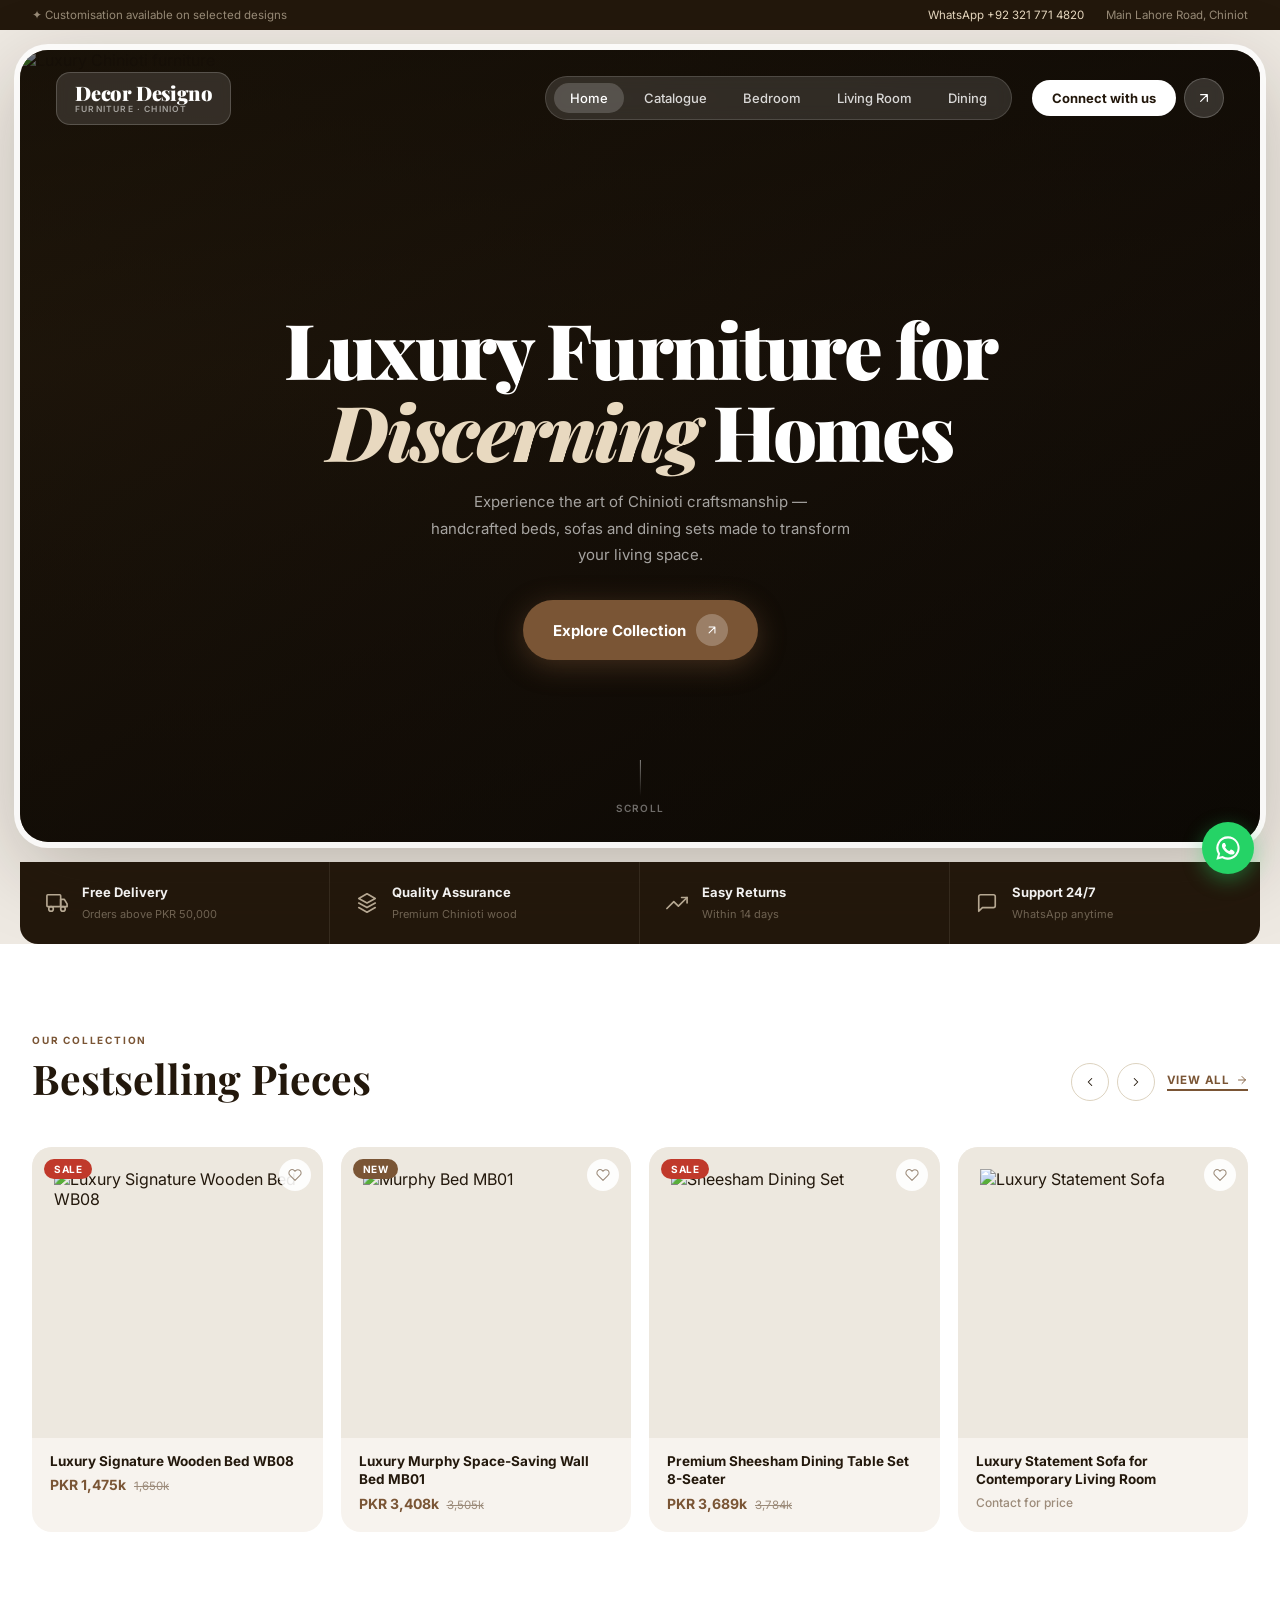
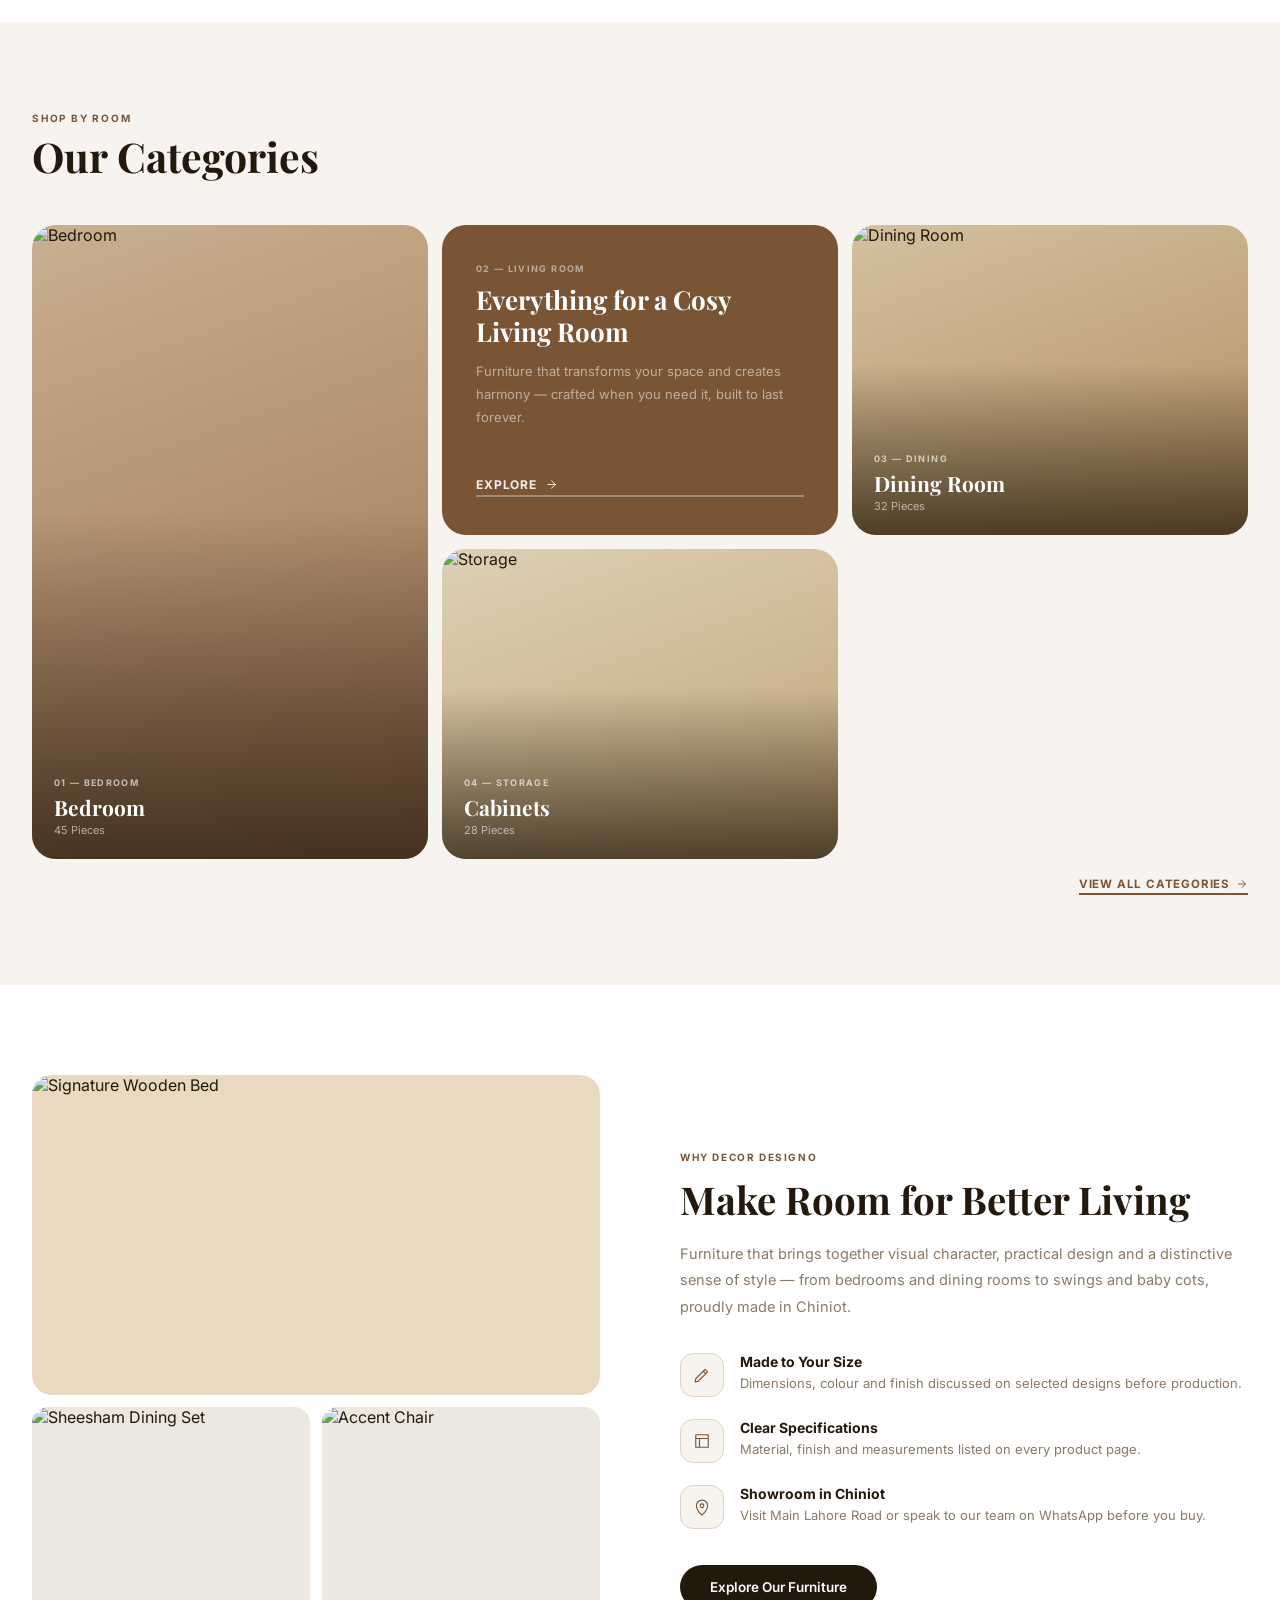
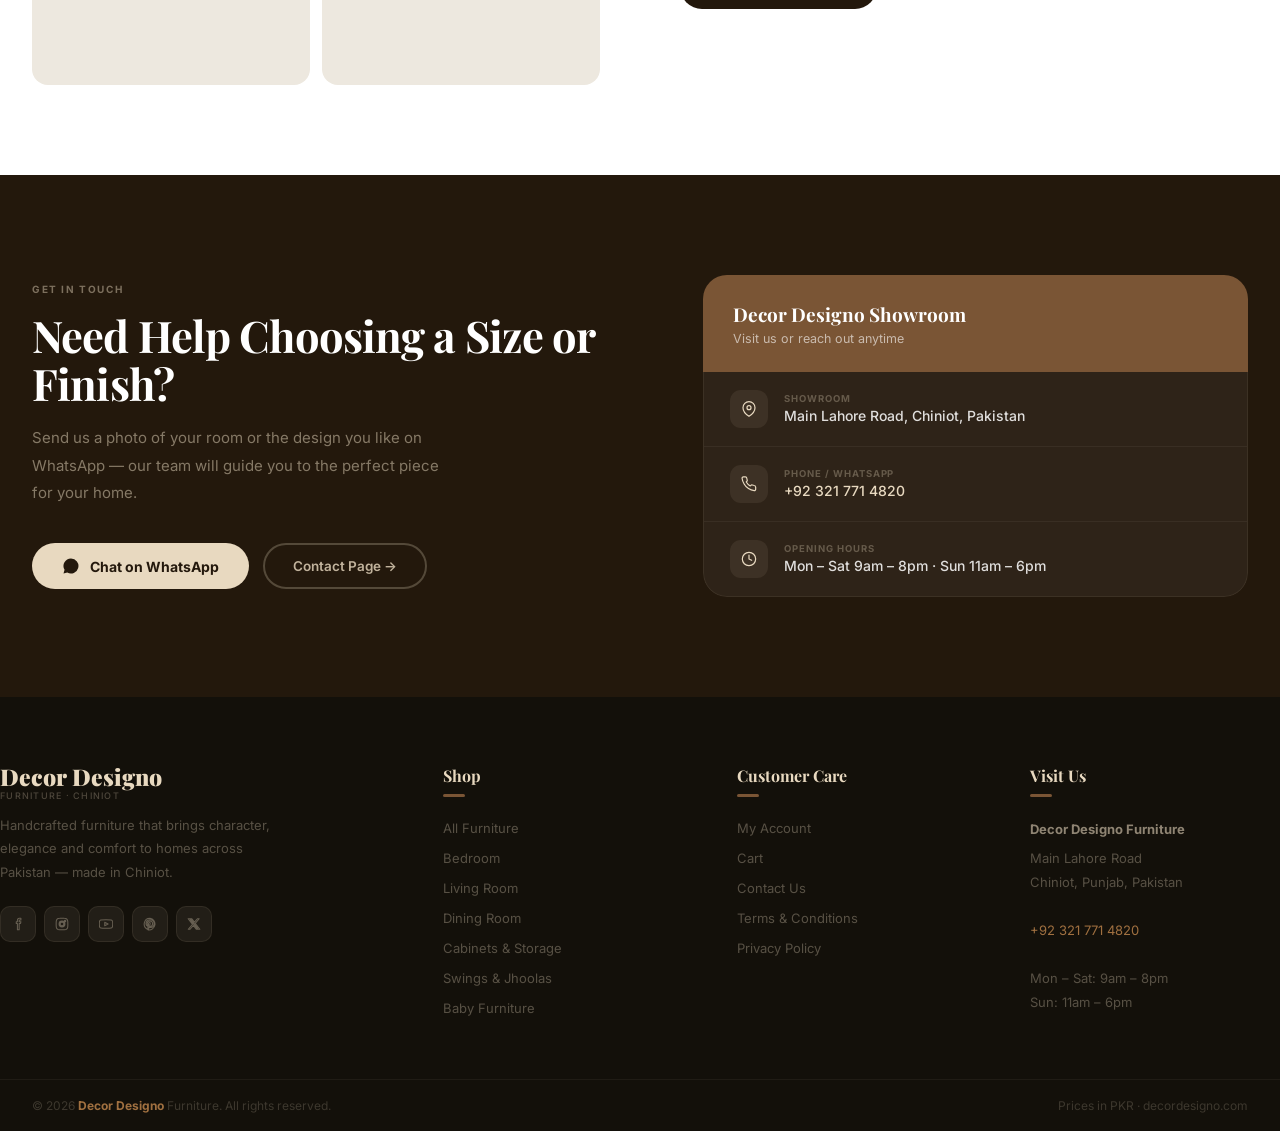
==== commit b1853343: "feat: rounded card hero with nav inside - modern editorial redesign" ====
--- a/index.html
+++ b/index.html
@@ -2,646 +2,803 @@
 <html lang="en">
 <head>
 <meta charset="utf-8">
-<meta name="viewport" content="width=device-width, initial-scale=1, viewport-fit=cover">
-<title>Decor Designo Furniture | Beds, Sofas &amp; Dining Sets from Chiniot</title>
-<meta name="description" content="Decor Designo Furniture, Main Lahore Road, Chiniot. Shop beds, sofas, dining sets, cabinets, swings and baby furniture, with customisation on selected designs.">
-<meta name="theme-color" content="#ffffff">
+<meta name="viewport" content="width=device-width, initial-scale=1">
+<title>Decor Designo — Handcrafted Furniture from Chiniot</title>
+<meta name="description" content="Decor Designo Furniture, Main Lahore Road, Chiniot. Beds, sofas, dining sets, cabinets and more.">
+<script type="application/ld+json">
+{"@context":"https://schema.org","@type":"FurnitureStore","name":"Decor Designo Furniture","url":"https://decordesigno.com/","telephone":"+923217714820","address":{"@type":"PostalAddress","streetAddress":"Main Lahore Road","addressLocality":"Chiniot","addressCountry":"PK"},"sameAs":["https://www.facebook.com/share/15nKgWzMMS/","https://youtube.com/@decordesigno","https://pin.it/5iswjaUyG"]}
+</script>
 <link rel="preconnect" href="https://fonts.googleapis.com">
 <link rel="preconnect" href="https://fonts.gstatic.com" crossorigin>
-<link rel="stylesheet" href="https://fonts.googleapis.com/css2?family=Playfair+Display:ital,wght@0,400;0,600;0,700;1,400&family=Inter:wght@300;400;500;600&display=swap">
-<script type="application/ld+json">
-{"@context":"https://schema.org","@type":"FurnitureStore","name":"Decor Designo Furniture","url":"https://decordesigno.com/","telephone":"+923217714820",
- "address":{"@type":"PostalAddress","streetAddress":"Main Lahore Road","addressLocality":"Chiniot","addressCountry":"PK"},
- "sameAs":["https://www.facebook.com/share/15nKgWzMMS/","https://youtube.com/@decordesigno","https://pin.it/5iswjaUyG"]}
-</script>
+<link href="https://fonts.googleapis.com/css2?family=Playfair+Display:ital,wght@0,400;0,700;0,900;1,400;1,700&family=Inter:wght@300;400;500;600;700&display=swap" rel="stylesheet">
 <style>
-/* ===== RESET & BASE ===== */
+/* ─── RESET ─────────────────────────── */
 *,*::before,*::after{box-sizing:border-box;margin:0;padding:0}
 html{scroll-behavior:smooth;font-size:16px}
-body{font-family:'Inter',sans-serif;color:#111;background:#fff;overflow-x:hidden;-webkit-font-smoothing:antialiased}
-img{display:block;max-width:100%;height:auto}
-a{color:inherit;text-decoration:none}
+body{font-family:'Inter',sans-serif;background:#eee9e2;color:#23180c;overflow-x:hidden;-webkit-font-smoothing:antialiased}
+img{display:block;max-width:100%}
+a{text-decoration:none;color:inherit}
 ul{list-style:none}
 button{cursor:pointer;border:none;background:none;font-family:inherit}
-svg{fill:none;stroke:currentColor;stroke-width:1.8;stroke-linecap:round;stroke-linejoin:round;flex-shrink:0}
-
-/* ===== VARIABLES ===== */
+svg{fill:none;stroke:currentColor;stroke-width:1.8;stroke-linecap:round;stroke-linejoin:round}
+
+/* ─── TOKENS ─────────────────────────── */
 :root{
-  --gold:#c9a96e;
-  --gold-dark:#a8843d;
-  --navy:#0d1b2a;
-  --dark:#0f0f0f;
-  --charcoal:#1a1a1a;
-  --ivory:#f8f5f0;
-  --border:#e8e0d5;
-  --text:#111;
-  --muted:#666;
-  --r-sm:8px;
-  --r-md:14px;
-  --r-lg:20px;
-  --r-pill:999px;
-  --shadow:0 4px 32px rgba(0,0,0,.08);
-  --shadow-lg:0 12px 48px rgba(0,0,0,.14);
-  --transition:.3s ease;
-}
-
-/* ===== UTILITY ===== */
-.container{width:100%;max-width:1280px;margin:0 auto;padding:0 24px}
-.sr-only{position:absolute;width:1px;height:1px;padding:0;margin:-1px;overflow:hidden;clip:rect(0,0,0,0);border:0}
-.overline{display:block;font-size:11px;font-weight:600;letter-spacing:.14em;text-transform:uppercase;color:var(--gold);margin-bottom:10px}
-.reveal{opacity:0;transform:translateY(28px);transition:opacity .7s ease,transform .7s ease}
-.reveal.visible{opacity:1;transform:none}
-
-/* ===== ANNOUNCEMENT BAR ===== */
-.topbar{background:var(--charcoal);color:#fff;font-size:12px;font-weight:400;padding:9px 0;letter-spacing:.02em}
-.topbar .container{display:flex;align-items:center;justify-content:space-between;gap:12px;flex-wrap:wrap}
-.topbar-right{display:flex;gap:16px;align-items:center;flex-wrap:wrap}
-.topbar a{color:#e0d5c5;transition:color var(--transition)}
+  --esp:#23180c;
+  --car:#7a5535;
+  --car2:#a07040;
+  --tau:#9c8b7a;
+  --sand:#e8d9c0;
+  --cream:#f7f3ee;
+  --cream2:#ede8df;
+  --white:#ffffff;
+  --border:#ddd3c0;
+  --muted:#8a7a66;
+  --tr:.25s ease;
+}
+
+/* ─── UTILITY ─────────────────────────── */
+.container{max-width:1300px;margin:0 auto;padding:0 32px}
+.sr-only{position:absolute;width:1px;height:1px;overflow:hidden;clip:rect(0,0,0,0)}
+.skip{position:absolute;left:-9999px;top:0;z-index:9999;padding:8px 16px;background:var(--car);color:#fff;border-radius:0 0 8px 0}
+.skip:focus{left:0}
+
+/* ─── TOPBAR ─────────────────────────── */
+.topbar{background:var(--esp);color:rgba(232,217,192,.6);font-size:11.5px;padding:8px 0}
+.topbar .container{display:flex;justify-content:space-between;align-items:center;flex-wrap:wrap;gap:8px}
+.topbar a{color:var(--sand);transition:color var(--tr)}
 .topbar a:hover{color:#fff}
-
-/* ===== NAVBAR ===== */
-.site-header{position:sticky;top:0;z-index:900;padding:10px 0;background:transparent;transition:background var(--transition)}
-.site-header.scrolled{background:rgba(255,255,255,.98);backdrop-filter:blur(12px);box-shadow:0 2px 20px rgba(0,0,0,.06)}
-.header-inner{display:flex;align-items:center;gap:20px}
-.nav-pill{display:flex;align-items:center;gap:0;flex:1;background:#fff;border-radius:var(--r-pill);box-shadow:0 2px 24px rgba(0,0,0,.10);padding:10px 20px;border:1px solid var(--border)}
-.logo{display:flex;flex-direction:column;line-height:1.1;flex-shrink:0}
-.logo b{font-family:'Playfair Display',serif;font-size:18px;font-weight:700;color:var(--text);letter-spacing:-.01em}
-.logo small{font-size:10px;font-weight:400;color:var(--muted);letter-spacing:.04em;text-transform:uppercase}
-.main-nav{display:flex;align-items:center;gap:2px;margin-left:auto;margin-right:8px}
-.main-nav a{font-size:13px;font-weight:500;color:#333;padding:7px 12px;border-radius:var(--r-pill);transition:background var(--transition),color var(--transition);white-space:nowrap}
-.main-nav a:hover,.main-nav a[aria-current]{background:var(--ivory);color:var(--text)}
-.header-tools{display:flex;align-items:center;gap:4px;margin-left:8px}
-.icon-btn{display:flex;align-items:center;justify-content:center;width:38px;height:38px;border-radius:var(--r-pill);color:#333;transition:background var(--transition),color var(--transition)}
-.icon-btn:hover{background:var(--ivory);color:var(--text)}
-.icon-btn svg{width:18px;height:18px}
-.menu-btn{display:none}
-
-/* ===== SEARCH BAR ===== */
-.search-bar{background:#fff;border-top:1px solid var(--border);padding:12px 0;display:none}
-.search-bar.open{display:block}
-.search-bar form{display:flex;gap:10px;align-items:center}
-.search-bar input{flex:1;padding:11px 18px;border:1.5px solid var(--border);border-radius:var(--r-pill);font-size:14px;outline:none;font-family:'Inter',sans-serif}
-.search-bar input:focus{border-color:var(--gold)}
-.btn-search-submit{background:var(--charcoal);color:#fff;padding:10px 22px;border-radius:var(--r-pill);font-size:13px;font-weight:500;transition:background var(--transition)}
-.btn-search-submit:hover{background:var(--gold)}
-
-/* ===== DRAWER ===== */
-.drawer-bg{display:none;position:fixed;inset:0;background:rgba(0,0,0,.45);z-index:1000;opacity:0;transition:opacity .3s}
-.drawer-bg.active{display:block;opacity:1}
-.drawer{position:fixed;top:0;left:0;width:300px;max-width:90vw;height:100%;background:#fff;z-index:1001;transform:translateX(-105%);transition:transform .35s cubic-bezier(.4,0,.2,1);display:flex;flex-direction:column;overflow-y:auto}
-.drawer.open{transform:none}
-.drawer-head{display:flex;align-items:center;justify-content:space-between;padding:20px 20px 16px;border-bottom:1px solid var(--border)}
-.drawer nav{display:flex;flex-direction:column;padding:16px 12px}
-.drawer nav a{padding:12px 16px;font-size:15px;font-weight:500;border-radius:var(--r-md);color:#222;transition:background var(--transition)}
-.drawer nav a:hover{background:var(--ivory)}
-.drawer-foot{margin-top:auto;padding:20px;font-size:13px;color:var(--muted);border-top:1px solid var(--border)}
-.drawer-foot strong{display:block;color:var(--text);margin-bottom:4px}
-
-/* ===== HERO ===== */
-.hero{position:relative;min-height:92vh;display:flex;align-items:center;justify-content:center;overflow:hidden;background:#1a1a1a}
-.hero-bg{position:absolute;inset:0;background-image:url('https://decordesigno.com/wp-content/uploads/2026/04/Luxury-Royal-Sofa-Set-Design-in-Pakistan-Majestic-Chinioti-Modern-Sofa-2025decor-designo.png');background-size:cover;background-position:center 30%;transform:scale(1.03);transition:transform 8s ease}
-.hero-bg.loaded{transform:scale(1)}
-.hero-overlay{position:absolute;inset:0;background:linear-gradient(to bottom,rgba(0,0,0,.2) 0%,rgba(0,0,0,.55) 60%,rgba(0,0,0,.75) 100%)}
-.hero-content{position:relative;z-index:2;text-align:center;color:#fff;padding:40px 20px;max-width:820px}
-.hero-eyebrow{display:inline-block;font-size:11px;font-weight:600;letter-spacing:.18em;text-transform:uppercase;color:var(--gold);background:rgba(201,169,110,.12);border:1px solid rgba(201,169,110,.35);padding:6px 18px;border-radius:var(--r-pill);margin-bottom:24px}
-.hero h1{font-family:'Playfair Display',serif;font-size:clamp(40px,6vw,80px);font-weight:700;line-height:1.1;letter-spacing:-.02em;margin-bottom:20px;text-shadow:0 2px 24px rgba(0,0,0,.3)}
-.hero h1 em{font-style:italic;color:#e8d9bc}
-.hero-sub{font-size:clamp(15px,2vw,18px);font-weight:300;color:rgba(255,255,255,.82);max-width:560px;margin:0 auto 36px;line-height:1.7}
-.hero-actions{display:flex;gap:14px;justify-content:center;flex-wrap:wrap}
-.btn{display:inline-flex;align-items:center;gap:8px;padding:13px 30px;border-radius:var(--r-pill);font-size:14px;font-weight:500;font-family:'Inter',sans-serif;transition:all var(--transition);cursor:pointer;white-space:nowrap;letter-spacing:.01em}
-.btn-primary{background:var(--charcoal);color:#fff}
-.btn-primary:hover{background:#333}
-.btn-gold{background:var(--gold);color:#fff}
-.btn-gold:hover{background:var(--gold-dark)}
-.btn-outline-light{background:transparent;color:#fff;border:1.5px solid rgba(255,255,255,.6)}
-.btn-outline-light:hover{background:rgba(255,255,255,.12);border-color:#fff}
-.btn-outline{background:transparent;color:var(--text);border:1.5px solid #ccc}
-.btn-outline:hover{border-color:var(--text);background:var(--ivory)}
-.btn-dark{background:var(--charcoal);color:#fff}
-.btn-dark:hover{background:#2a2a2a}
-.hero-arrow{position:absolute;top:50%;transform:translateY(-50%);z-index:3;width:44px;height:44px;border-radius:50%;background:rgba(255,255,255,.15);border:1.5px solid rgba(255,255,255,.3);display:flex;align-items:center;justify-content:center;color:#fff;transition:background var(--transition)}
-.hero-arrow:hover{background:rgba(255,255,255,.25)}
-.hero-arrow.left{left:24px}
-.hero-arrow.right{right:24px}
-.hero-arrow svg{width:18px;height:18px}
-.hero-stats{display:flex;justify-content:center;gap:48px;margin-top:48px;flex-wrap:wrap}
-.hero-stat{text-align:center;color:rgba(255,255,255,.9)}
-.hero-stat b{display:block;font-family:'Playfair Display',serif;font-size:28px;font-weight:700;color:#fff}
-.hero-stat span{font-size:12px;font-weight:400;color:rgba(255,255,255,.65);letter-spacing:.05em;text-transform:uppercase}
-
-/* ===== FEATURE STRIP ===== */
-.feature-strip{background:var(--dark);padding:22px 0}
-.feature-strip .container{display:grid;grid-template-columns:repeat(4,1fr);gap:0}
-.feature-item{display:flex;align-items:center;gap:12px;padding:4px 20px;border-right:1px solid rgba(255,255,255,.08)}
-.feature-item:last-child{border-right:none}
-.feature-item svg{width:22px;height:22px;stroke:var(--gold);flex-shrink:0}
-.feature-item-text strong{display:block;font-size:13px;font-weight:600;color:#fff;margin-bottom:2px}
-.feature-item-text span{font-size:11px;color:rgba(255,255,255,.45);font-weight:300}
-
-/* ===== SECTION BASE ===== */
-.section{padding:80px 0}
-.section-ivory{background:var(--ivory)}
-.section-dark{background:var(--dark)}
-.section-navy{background:var(--navy)}
-.section-head{display:flex;align-items:flex-end;justify-content:space-between;gap:24px;margin-bottom:48px}
-.section-head h2{font-family:'Playfair Display',serif;font-size:clamp(28px,3.5vw,44px);font-weight:700;color:var(--text);line-height:1.2;margin-top:8px}
-.section-head p{font-size:15px;color:var(--muted);margin-top:10px;line-height:1.7;max-width:500px}
-.text-link{font-size:13px;font-weight:500;color:var(--muted);border-bottom:1px solid var(--border);padding-bottom:2px;white-space:nowrap;transition:color var(--transition),border-color var(--transition)}
-.text-link:hover{color:var(--text);border-color:var(--text)}
-.on-dark .section-head h2,.on-dark h2{color:#fff}
-.on-dark .overline{color:var(--gold)}
-.on-dark p{color:rgba(255,255,255,.6)}
-.on-dark .text-link{color:rgba(255,255,255,.5);border-color:rgba(255,255,255,.2)}
-.on-dark .text-link:hover{color:#fff;border-color:#fff}
-
-/* ===== CATEGORY TILES ===== */
-.cat-row{display:grid;grid-template-columns:repeat(6,1fr);gap:14px}
-.cat-tile{position:relative;border-radius:var(--r-lg);overflow:hidden;aspect-ratio:3/4;cursor:pointer;display:block;background:#1a1a1a}
-.cat-tile.c1{background:linear-gradient(145deg,#2c1a0e,#5c3520)}
-.cat-tile.c2{background:linear-gradient(145deg,#0d1e32,#1a3a5c)}
-.cat-tile.c3{background:linear-gradient(145deg,#1a2618,#2e4e24)}
-.cat-tile.c4{background:linear-gradient(145deg,#28200c,#52400a)}
-.cat-tile.c5{background:linear-gradient(145deg,#1c1030,#3c2060)}
-.cat-tile.c6{background:linear-gradient(145deg,#1a0c0c,#4a1818)}
-.cat-tile img{position:absolute;inset:0;width:100%;height:100%;object-fit:cover;transition:transform .5s ease}
-.cat-tile:hover img{transform:scale(1.06)}
-.cat-tile-overlay{position:absolute;inset:0;background:linear-gradient(to top,rgba(0,0,0,.85) 0%,rgba(0,0,0,.25) 50%,rgba(0,0,0,.05) 100%);transition:opacity var(--transition)}
-.cat-tile:hover .cat-tile-overlay{opacity:1}
-.cat-tile-info{position:absolute;bottom:0;left:0;right:0;padding:20px 16px}
-.cat-tile-info strong{display:block;font-family:'Playfair Display',serif;font-size:15px;font-weight:700;color:#fff;margin-bottom:5px;line-height:1.2}
-.cat-tile-info span{font-size:10px;color:rgba(255,255,255,.55);font-weight:400;letter-spacing:.1em;text-transform:uppercase}
-.cat-arrow{position:absolute;top:14px;right:14px;width:28px;height:28px;border-radius:50%;background:var(--gold);display:flex;align-items:center;justify-content:center;opacity:0;transform:scale(.6);transition:all .3s ease}
-.cat-tile:hover .cat-arrow{opacity:1;transform:scale(1)}
-.cat-arrow svg{width:12px;height:12px;stroke:#fff;stroke-width:2.5}
-
-
-/* ===== PROMO SPLIT ===== */
-.promo-split{display:grid;grid-template-columns:1fr 1fr;gap:60px;align-items:center}
-.promo-copy .overline{margin-bottom:12px}
-.promo-copy h2{font-family:'Playfair Display',serif;font-size:clamp(28px,3vw,42px);font-weight:700;color:var(--text);line-height:1.25;margin-bottom:18px}
-.promo-copy p{font-size:15px;color:var(--muted);line-height:1.8;margin-bottom:32px}
-.promo-img{border-radius:var(--r-lg);overflow:hidden;aspect-ratio:4/5;box-shadow:var(--shadow-lg)}
-.promo-img img{width:100%;height:100%;object-fit:cover;transition:transform .6s ease}
-.promo-img:hover img{transform:scale(1.03)}
-
-/* ===== PRODUCTS GRID ===== */
-.product-grid{display:grid;grid-template-columns:repeat(4,1fr);gap:22px}
-.product-card{background:#fff;border-radius:var(--r-lg);overflow:hidden;border:1px solid var(--border);transition:box-shadow var(--transition),transform var(--transition)}
-.product-card:hover{box-shadow:var(--shadow);transform:translateY(-4px)}
-.product-thumb{position:relative;aspect-ratio:1;overflow:hidden;background:var(--ivory)}
-.product-thumb img{width:100%;height:100%;object-fit:cover;transition:transform .5s ease}
-.product-card:hover .product-thumb img{transform:scale(1.06)}
-.product-badge{position:absolute;top:12px;left:12px;padding:4px 10px;border-radius:var(--r-pill);font-size:10px;font-weight:600;letter-spacing:.06em;text-transform:uppercase}
-.badge-sale{background:#e63946;color:#fff}
-.badge-out{background:rgba(0,0,0,.55);color:#fff}
-.product-info{padding:16px 18px 20px}
-.product-cat{font-size:10px;font-weight:600;letter-spacing:.1em;text-transform:uppercase;color:var(--gold);margin-bottom:6px}
-.product-name{font-family:'Playfair Display',serif;font-size:15px;font-weight:600;color:var(--text);line-height:1.4;margin-bottom:10px;display:-webkit-box;-webkit-line-clamp:2;-webkit-box-orient:vertical;overflow:hidden}
-.product-price{font-size:15px;font-weight:600;color:var(--text)}
-.product-price .old{font-size:12px;color:var(--muted);text-decoration:line-through;margin-left:6px;font-weight:400}
-.product-price.contact{font-size:13px;font-weight:400;color:var(--muted)}
-.product-link{display:block;text-align:center;margin:14px 18px 0;padding:9px;border:1.5px solid var(--border);border-radius:var(--r-pill);font-size:12px;font-weight:500;color:var(--text);transition:all var(--transition)}
-.product-link:hover{background:var(--charcoal);color:#fff;border-color:var(--charcoal)}
-.on-dark .product-card{background:#1c1c1c;border-color:#2a2a2a}
-.on-dark .product-name{color:#f0ebe4}
-.on-dark .product-price{color:#f0ebe4}
-.on-dark .product-link{border-color:#333;color:#f0ebe4}
-.on-dark .product-link:hover{background:var(--gold);border-color:var(--gold);color:#fff}
-.on-dark .product-thumb{background:#242424}
-
-/* ===== ABOUT ===== */
-.about{display:grid;grid-template-columns:1fr 1fr;gap:70px;align-items:center}
-.about-media{display:grid;grid-template-columns:1fr 1fr;grid-template-rows:auto auto;gap:12px}
-.about-media .big{grid-column:1 / -1;border-radius:var(--r-lg);overflow:hidden;aspect-ratio:16/9}
-.about-media .big img,.about-media .sm img{width:100%;height:100%;object-fit:cover;transition:transform .5s ease}
-.about-media .big:hover img,.about-media .sm:hover img{transform:scale(1.04)}
-.about-media .sm{border-radius:var(--r-md);overflow:hidden;aspect-ratio:1}
-.about-copy .overline{margin-bottom:12px}
-.about-copy h2{font-family:'Playfair Display',serif;font-size:clamp(26px,2.8vw,40px);font-weight:700;color:var(--text);line-height:1.25;margin-bottom:16px}
-.about-copy>p{font-size:15px;color:var(--muted);line-height:1.8;margin-bottom:32px}
-.features{display:flex;flex-direction:column;gap:22px;margin-bottom:32px}
-.feature-row{display:flex;align-items:flex-start;gap:16px}
-.feature-row svg{width:28px;height:28px;stroke:var(--gold);flex-shrink:0;margin-top:2px}
-.feature-row h3{font-size:14px;font-weight:600;color:var(--text);margin-bottom:4px}
-.feature-row p{font-size:13px;color:var(--muted);line-height:1.6}
-
-/* ===== CONTACT / CTA ===== */
-.section-cta{background:#0a0a0a;padding:100px 0;position:relative;overflow:hidden}
-.section-cta::before{content:'';position:absolute;inset:0;background:radial-gradient(ellipse 70% 60% at 20% 50%,rgba(201,169,110,.08) 0%,transparent 70%)}
-.cta-inner{display:grid;grid-template-columns:1.1fr 1fr;gap:64px;align-items:center;position:relative;z-index:1}
-.cta-copy .overline{color:var(--gold);margin-bottom:16px}
-.cta-copy h2{font-family:'Playfair Display',serif;font-size:clamp(32px,3.5vw,52px);font-weight:700;color:#fff;line-height:1.15;margin-bottom:20px;letter-spacing:-.02em}
-.cta-copy p{font-size:16px;color:rgba(255,255,255,.55);line-height:1.8;margin-bottom:36px;max-width:460px}
-.cta-actions{display:flex;gap:14px;flex-wrap:wrap}
-.btn-wa{display:inline-flex;align-items:center;gap:10px;padding:15px 32px;border-radius:var(--r-pill);background:var(--gold);color:#fff;font-size:15px;font-weight:600;letter-spacing:.01em;transition:all .3s ease;border:2px solid var(--gold)}
-.btn-wa:hover{background:var(--gold-dark);border-color:var(--gold-dark);transform:translateY(-2px);box-shadow:0 8px 28px rgba(201,169,110,.35)}
-.btn-wa svg{width:18px;height:18px;fill:#fff;stroke:none;flex-shrink:0}
-.btn-ghost{display:inline-flex;align-items:center;gap:8px;padding:13px 28px;border-radius:var(--r-pill);background:transparent;color:rgba(255,255,255,.75);font-size:14px;font-weight:500;border:1.5px solid rgba(255,255,255,.2);transition:all .3s ease}
-.btn-ghost:hover{border-color:rgba(255,255,255,.6);color:#fff;background:rgba(255,255,255,.05)}
-.cta-card{background:rgba(255,255,255,.04);border:1px solid rgba(255,255,255,.08);border-radius:24px;overflow:hidden}
-.cta-card-head{background:var(--gold);padding:20px 28px}
-.cta-card-head h3{font-family:'Playfair Display',serif;font-size:18px;font-weight:700;color:#fff}
-.cta-card-head p{font-size:12px;color:rgba(255,255,255,.75);margin-top:3px;font-weight:400}
-.cta-card-body{padding:8px 0}
-.cta-row{display:flex;align-items:center;gap:18px;padding:16px 28px;border-bottom:1px solid rgba(255,255,255,.05)}
+.topbar-r{display:flex;gap:22px}
+
+/* ─────────────────────────────────────────
+   HERO CARD WRAPPER  (the whole rounded box)
+   ───────────────────────────────────────── */
+.hero-wrap{
+  padding: 20px;
+  background: #eee9e2;
+}
+.hero-card{
+  position: relative;
+  border-radius: 28px;
+  overflow: hidden;
+  min-height: 88vh;
+  display: flex;
+  flex-direction: column;
+  /* white border effect */
+  box-shadow: 0 0 0 6px rgba(255,255,255,.85), 0 24px 80px rgba(35,24,12,.25);
+}
+
+/* ── Background image + dark overlay ── */
+.hero-bg{
+  position: absolute;
+  inset: 0;
+  width: 100%;
+  height: 100%;
+  object-fit: cover;
+  object-position: center;
+  z-index: 0;
+}
+.hero-bg-fallback{
+  position: absolute;
+  inset: 0;
+  background: linear-gradient(145deg, #2a1e0e 0%, #1a120a 60%, #0e0b06 100%);
+  z-index: 0;
+}
+.hero-overlay{
+  position: absolute;
+  inset: 0;
+  background: linear-gradient(
+    to bottom,
+    rgba(10,7,3,.55) 0%,
+    rgba(10,7,3,.30) 40%,
+    rgba(10,7,3,.55) 100%
+  );
+  z-index: 1;
+}
+
+/* ── Navbar inside hero ── */
+.hero-nav{
+  position: relative;
+  z-index: 10;
+  display: flex;
+  align-items: center;
+  padding: 22px 36px;
+  gap: 20px;
+}
+.hero-logo{
+  font-family: 'Playfair Display', serif;
+  font-size: 20px;
+  font-weight: 900;
+  color: #fff;
+  line-height: 1;
+  flex-shrink: 0;
+  background: rgba(255,255,255,.12);
+  padding: 10px 18px;
+  border-radius: 14px;
+  backdrop-filter: blur(6px);
+  border: 1px solid rgba(255,255,255,.18);
+  letter-spacing: -.01em;
+}
+.hero-logo small{
+  display: block;
+  font-family: 'Inter', sans-serif;
+  font-size: 8.5px;
+  font-weight: 600;
+  letter-spacing: .14em;
+  text-transform: uppercase;
+  color: rgba(255,255,255,.55);
+  margin-top: 2px;
+}
+.hero-nav-links{
+  display: flex;
+  align-items: center;
+  gap: 4px;
+  margin-left: auto;
+  background: rgba(255,255,255,.12);
+  border: 1px solid rgba(255,255,255,.14);
+  border-radius: 100px;
+  padding: 6px 8px;
+  backdrop-filter: blur(8px);
+}
+.hero-nav-links a{
+  font-size: 13px;
+  font-weight: 500;
+  color: rgba(255,255,255,.82);
+  padding: 7px 16px;
+  border-radius: 100px;
+  transition: background var(--tr), color var(--tr);
+  white-space: nowrap;
+}
+.hero-nav-links a:hover,
+.hero-nav-links a.active{
+  background: rgba(255,255,255,.18);
+  color: #fff;
+}
+.hero-nav-right{
+  display: flex;
+  align-items: center;
+  gap: 8px;
+  flex-shrink: 0;
+}
+.hero-connect-btn{
+  display: inline-flex;
+  align-items: center;
+  gap: 8px;
+  padding: 10px 20px;
+  border-radius: 100px;
+  background: #fff;
+  color: var(--esp);
+  font-size: 13px;
+  font-weight: 700;
+  transition: background var(--tr), color var(--tr);
+  white-space: nowrap;
+}
+.hero-connect-btn:hover{background: var(--sand)}
+.hero-arrow-btn{
+  width: 40px;
+  height: 40px;
+  border-radius: 50%;
+  background: rgba(255,255,255,.15);
+  border: 1px solid rgba(255,255,255,.2);
+  display: flex;
+  align-items: center;
+  justify-content: center;
+  color: #fff;
+  backdrop-filter: blur(6px);
+  transition: background var(--tr);
+}
+.hero-arrow-btn:hover{background: rgba(255,255,255,.28)}
+.hero-arrow-btn svg{width: 16px; height: 16px; stroke: #fff}
+.hero-menu-btn{
+  display: none;
+  width: 40px;
+  height: 40px;
+  border-radius: 50%;
+  background: rgba(255,255,255,.15);
+  border: 1px solid rgba(255,255,255,.2);
+  align-items: center;
+  justify-content: center;
+  color: #fff;
+}
+.hero-menu-btn svg{width: 18px; height: 18px; stroke: #fff}
+
+/* ── Hero center content ── */
+.hero-body{
+  flex: 1;
+  display: flex;
+  flex-direction: column;
+  align-items: center;
+  justify-content: center;
+  text-align: center;
+  padding: 40px 32px 60px;
+  position: relative;
+  z-index: 5;
+}
+.hero-title{
+  font-family: 'Playfair Display', serif;
+  font-size: clamp(42px, 6vw, 86px);
+  font-weight: 900;
+  color: #fff;
+  line-height: 1.06;
+  letter-spacing: -.03em;
+  max-width: 780px;
+  margin: 0 auto 18px;
+}
+.hero-title em{font-style: italic; color: var(--sand)}
+.hero-sub{
+  font-size: 15px;
+  color: rgba(255,255,255,.62);
+  max-width: 420px;
+  margin: 0 auto 32px;
+  line-height: 1.75;
+  font-weight: 400;
+}
+.hero-cta{
+  display: inline-flex;
+  align-items: center;
+  gap: 10px;
+  padding: 14px 30px;
+  border-radius: 100px;
+  background: var(--car);
+  color: #fff;
+  font-size: 15px;
+  font-weight: 700;
+  transition: background var(--tr), transform var(--tr);
+  box-shadow: 0 6px 28px rgba(122,85,53,.45);
+}
+.hero-cta:hover{background: #5a3d20; transform: translateY(-2px)}
+.hero-cta-icon{
+  width: 32px;
+  height: 32px;
+  border-radius: 50%;
+  background: rgba(255,255,255,.25);
+  display: flex;
+  align-items: center;
+  justify-content: center;
+  flex-shrink: 0;
+}
+.hero-cta-icon svg{width: 14px; height: 14px; stroke: #fff}
+
+/* ── Bottom scroll indicator ── */
+.hero-scroll{
+  position: absolute;
+  bottom: 28px;
+  left: 50%;
+  transform: translateX(-50%);
+  z-index: 6;
+  display: flex;
+  flex-direction: column;
+  align-items: center;
+  gap: 6px;
+  color: rgba(255,255,255,.4);
+  font-size: 10px;
+  font-weight: 600;
+  letter-spacing: .12em;
+  text-transform: uppercase;
+}
+.hero-scroll-line{
+  width: 1px;
+  height: 36px;
+  background: linear-gradient(to bottom, rgba(255,255,255,.5), transparent);
+  animation: scrollLine 1.8s ease-in-out infinite;
+}
+@keyframes scrollLine{
+  0%,100%{opacity:.3; transform: scaleY(1)}
+  50%{opacity:.9; transform: scaleY(1.15)}
+}
+
+/* ─── FEATURE STRIP ─────────────────── */
+.feat-strip{background:var(--esp);padding:0;margin:0 20px;border-radius:0 0 18px 18px;overflow:hidden}
+.feat-strip-inner{display:grid;grid-template-columns:repeat(4,1fr)}
+.fsi{display:flex;align-items:center;gap:14px;padding:22px 26px;border-right:1px solid rgba(232,217,192,.1)}
+.fsi:last-child{border-right:none}
+.fsi svg{width:22px;height:22px;stroke:var(--sand);opacity:.75;flex-shrink:0}
+.fsi strong{display:block;font-size:13px;font-weight:700;color:#fff;margin-bottom:2px}
+.fsi span{font-size:11px;color:rgba(232,217,192,.4)}
+
+/* ─── SECTION BASE ─────────────────── */
+.section{padding:90px 0;background:var(--white)}
+.section-cream{background:var(--cream)}
+.section-esp{background:var(--esp)}
+.sec-head{display:flex;align-items:flex-end;justify-content:space-between;margin-bottom:46px;gap:20px}
+.sec-tag{font-size:10px;font-weight:700;letter-spacing:.18em;text-transform:uppercase;color:var(--car);display:block;margin-bottom:10px}
+.sec-title{font-family:'Playfair Display',serif;font-size:clamp(28px,3.2vw,44px);font-weight:700;color:var(--esp);line-height:1.1}
+.sec-title-w{color:#fff}
+.sec-right{display:flex;align-items:center;gap:12px;flex-shrink:0}
+.view-all{display:inline-flex;align-items:center;gap:6px;font-size:11.5px;font-weight:700;letter-spacing:.07em;text-transform:uppercase;color:var(--car);border-bottom:2px solid var(--car);padding-bottom:2px;transition:color var(--tr),border-color var(--tr)}
+.view-all:hover{color:var(--esp);border-color:var(--esp)}
+.view-all svg{width:12px;height:12px}
+.view-all-w{color:var(--sand);border-color:var(--sand)}
+.view-all-w:hover{color:#fff;border-color:#fff}
+.sec-arrows{display:flex;gap:8px}
+.sec-arr{width:38px;height:38px;border-radius:50%;border:1.5px solid var(--border);display:flex;align-items:center;justify-content:center;color:var(--esp);background:#fff;transition:all var(--tr)}
+.sec-arr:hover{background:var(--car);border-color:var(--car);color:#fff}
+.sec-arr svg{width:14px;height:14px}
+
+/* ─── PRODUCT GRID ─────────────────── */
+.prod-grid{display:grid;grid-template-columns:repeat(4,1fr);gap:18px}
+.prod-card{background:var(--cream);border-radius:20px;overflow:hidden;transition:box-shadow var(--tr),transform var(--tr);position:relative;display:block;color:inherit}
+.prod-card:hover{box-shadow:0 12px 44px rgba(35,24,12,.13);transform:translateY(-4px)}
+.prod-img-wrap{position:relative;aspect-ratio:1;overflow:hidden;background:var(--cream2);display:flex;align-items:center;justify-content:center;padding:22px}
+.prod-img-wrap img{width:100%;height:100%;object-fit:contain;transition:transform .5s ease}
+.prod-card:hover .prod-img-wrap img{transform:scale(1.06)}
+.prod-heart{position:absolute;top:12px;right:12px;width:32px;height:32px;border-radius:50%;background:rgba(255,255,255,.9);display:flex;align-items:center;justify-content:center;color:var(--tau);transition:color var(--tr);z-index:2}
+.prod-heart:hover{color:#d44}
+.prod-heart svg{width:14px;height:14px}
+.prod-badge{position:absolute;top:12px;left:12px;padding:4px 10px;border-radius:100px;font-size:10px;font-weight:700;letter-spacing:.05em;text-transform:uppercase;z-index:2}
+.badge-sale{background:#c0392b;color:#fff}
+.badge-new{background:var(--car);color:#fff}
+.prod-indicator{position:absolute;bottom:0;left:0;right:0;height:3px;background:var(--car);transform:scaleX(0);transform-origin:left;transition:transform .3s ease}
+.prod-card:hover .prod-indicator{transform:scaleX(1)}
+.prod-info{padding:14px 18px 20px}
+.prod-name{font-size:13.5px;font-weight:700;color:var(--esp);line-height:1.4;display:-webkit-box;-webkit-line-clamp:2;-webkit-box-orient:vertical;overflow:hidden;margin-bottom:6px}
+.prod-price{font-size:14px;color:var(--car);font-weight:700}
+.prod-price .old{font-size:11.5px;color:var(--tau);text-decoration:line-through;margin-left:5px;font-weight:400}
+.prod-price.contact{font-size:12px;color:var(--tau);font-weight:500}
+
+/* ─── CATEGORIES MOSAIC ─────────────── */
+.cat-mosaic{display:grid;grid-template-columns:1fr 1fr 1fr;grid-template-rows:310px 310px;gap:14px}
+.cat-c1{grid-row:1/3;border-radius:24px;overflow:hidden;position:relative}
+.cat-c2{border-radius:24px;overflow:hidden;background:var(--car);display:flex;flex-direction:column;justify-content:space-between;padding:38px 34px;position:relative}
+.cat-c3,.cat-c4{border-radius:24px;overflow:hidden;position:relative}
+.cat-c1,.cat-c3,.cat-c4{background:var(--cream2)}
+.cat-img{position:absolute;inset:0;width:100%;height:100%;object-fit:cover;transition:transform .7s ease}
+.cat-c1:hover .cat-img,.cat-c3:hover .cat-img,.cat-c4:hover .cat-img{transform:scale(1.07)}
+.cat-overlay{position:absolute;inset:0;background:linear-gradient(to top,rgba(35,24,12,.72) 0%,transparent 55%);z-index:1;pointer-events:none}
+.cat-lbl{position:absolute;bottom:22px;left:22px;z-index:2}
+.cat-lbl-n{font-size:9px;font-weight:700;letter-spacing:.15em;text-transform:uppercase;color:rgba(255,255,255,.65);margin-bottom:5px}
+.cat-lbl-name{font-family:'Playfair Display',serif;font-size:21px;font-weight:700;color:#fff}
+.cat-lbl-count{font-size:11px;color:rgba(255,255,255,.58);margin-top:2px}
+.cat-c1 .cat-fb{position:absolute;inset:0;background:linear-gradient(160deg,#c8b090,#9a7050)}
+.cat-c3 .cat-fb{position:absolute;inset:0;background:linear-gradient(160deg,#d4c0a0,#b09060)}
+.cat-c4 .cat-fb{position:absolute;inset:0;background:linear-gradient(160deg,#ddd0b4,#c0a478)}
+.cat-c2-over{font-size:9px;font-weight:700;letter-spacing:.15em;text-transform:uppercase;color:rgba(255,255,255,.5);margin-bottom:10px}
+.cat-c2-title{font-family:'Playfair Display',serif;font-size:26px;font-weight:700;color:#fff;line-height:1.22;margin-bottom:12px}
+.cat-c2-desc{font-size:13px;color:rgba(255,255,255,.52);line-height:1.78;flex-grow:1;margin-bottom:26px}
+.cat-c2-link{display:inline-flex;align-items:center;gap:8px;font-size:12px;font-weight:700;letter-spacing:.07em;text-transform:uppercase;color:rgba(255,255,255,.9);border-bottom:2px solid rgba(255,255,255,.32);padding-bottom:3px;transition:all var(--tr)}
+.cat-c2-link:hover{color:#fff;border-color:#fff}
+.cat-c2-link svg{width:13px;height:13px}
+.cat-more{display:flex;justify-content:flex-end;margin-top:18px}
+
+/* ─── ABOUT ─────────────────────────── */
+.about-grid{display:grid;grid-template-columns:1fr 1fr;gap:80px;align-items:center}
+.about-imgs{display:grid;grid-template-columns:1fr 1fr;gap:12px}
+.about-imgs .big{grid-column:1/-1;border-radius:20px;overflow:hidden;aspect-ratio:16/9;background:var(--sand)}
+.about-imgs .sm{border-radius:16px;overflow:hidden;aspect-ratio:1;background:var(--cream2)}
+.about-imgs img{width:100%;height:100%;object-fit:cover;transition:transform .5s ease;display:block}
+.about-imgs .big:hover img,.about-imgs .sm:hover img{transform:scale(1.04)}
+.about-copy .over-tag{font-size:10px;font-weight:700;letter-spacing:.16em;text-transform:uppercase;color:var(--car);display:block;margin-bottom:14px}
+.about-copy h2{font-family:'Playfair Display',serif;font-size:clamp(26px,3vw,42px);font-weight:700;color:var(--esp);line-height:1.18;margin-bottom:18px}
+.about-copy>p{font-size:14.5px;color:var(--muted);line-height:1.85;margin-bottom:32px}
+.feat-list{display:flex;flex-direction:column;gap:22px;margin-bottom:36px}
+.feat-item{display:flex;gap:16px;align-items:flex-start}
+.feat-icon{width:44px;height:44px;border-radius:13px;background:var(--cream);border:1.5px solid var(--border);display:flex;align-items:center;justify-content:center;flex-shrink:0}
+.feat-icon svg{width:20px;height:20px;stroke:var(--car)}
+.feat-item h3{font-size:14px;font-weight:700;color:var(--esp);margin-bottom:3px}
+.feat-item p{font-size:13px;color:var(--muted);line-height:1.6}
+.btn-dark{display:inline-flex;align-items:center;gap:9px;padding:14px 30px;border-radius:100px;background:var(--esp);color:#fff;font-size:13.5px;font-weight:600;transition:background var(--tr)}
+.btn-dark:hover{background:var(--car)}
+
+/* ─── CTA SECTION ─────────────────── */
+.section-cta{background:var(--esp);padding:100px 0}
+.cta-wrap{display:grid;grid-template-columns:1.1fr 1fr;gap:72px;align-items:center}
+.cta-copy .over-tag{color:rgba(232,217,192,.45);display:block;font-size:10px;font-weight:700;letter-spacing:.16em;text-transform:uppercase;margin-bottom:16px}
+.cta-copy h2{font-family:'Playfair Display',serif;font-size:clamp(28px,3.4vw,52px);font-weight:700;color:#fff;line-height:1.12;margin-bottom:16px;letter-spacing:-.02em}
+.cta-copy p{font-size:15px;color:rgba(232,217,192,.5);line-height:1.85;margin-bottom:36px;max-width:420px}
+.cta-btns{display:flex;gap:14px;flex-wrap:wrap}
+.btn-wa{display:inline-flex;align-items:center;gap:10px;padding:14px 30px;border-radius:100px;background:var(--sand);color:var(--esp);font-size:14px;font-weight:700;transition:all var(--tr)}
+.btn-wa:hover{background:#fff}
+.btn-wa svg{width:18px;height:18px;fill:var(--esp);stroke:none;flex-shrink:0}
+.btn-ghost{display:inline-flex;align-items:center;gap:8px;padding:13px 28px;border-radius:100px;border:2px solid rgba(232,217,192,.25);color:rgba(232,217,192,.8);font-size:13.5px;font-weight:600;transition:all var(--tr)}
+.btn-ghost:hover{border-color:rgba(232,217,192,.7);color:#fff}
+.cta-card{border-radius:24px;overflow:hidden}
+.cta-card-head{background:var(--car);padding:26px 30px}
+.cta-card-head h3{font-family:'Playfair Display',serif;font-size:19px;font-weight:700;color:#fff;margin-bottom:4px}
+.cta-card-head p{font-size:12.5px;color:rgba(255,255,255,.6)}
+.cta-rows{background:rgba(255,255,255,.05);border:1px solid rgba(232,217,192,.08);border-top:none;border-radius:0 0 24px 24px}
+.cta-row{display:flex;align-items:center;gap:16px;padding:18px 26px;border-bottom:1px solid rgba(232,217,192,.06)}
 .cta-row:last-child{border-bottom:none}
-.cta-row-icon{width:36px;height:36px;border-radius:10px;background:rgba(201,169,110,.12);display:flex;align-items:center;justify-content:center;flex-shrink:0}
-.cta-row-icon svg{width:16px;height:16px;stroke:var(--gold)}
-.cta-row-label{font-size:10px;font-weight:600;text-transform:uppercase;letter-spacing:.1em;color:rgba(255,255,255,.35);margin-bottom:3px}
+.cta-row-ico{width:38px;height:38px;border-radius:11px;background:rgba(232,217,192,.08);display:flex;align-items:center;justify-content:center;flex-shrink:0}
+.cta-row-ico svg{width:16px;height:16px;stroke:var(--sand)}
+.cta-row-lbl{font-size:9.5px;font-weight:700;letter-spacing:.1em;text-transform:uppercase;color:rgba(232,217,192,.3);margin-bottom:3px}
 .cta-row-val{font-size:14px;color:rgba(255,255,255,.85);font-weight:500}
-.cta-row-val a{color:var(--gold);transition:color .3s}
+.cta-row-val a{color:var(--sand);transition:color var(--tr)}
 .cta-row-val a:hover{color:#fff}
 
-/* ===== FOOTER ===== */
-.site-footer{background:#080808}
-.footer-brand{background:#0f0f0f;border-bottom:1px solid rgba(255,255,255,.05);padding:48px 0}
-.footer-brand .container{display:flex;align-items:center;justify-content:space-between;gap:32px;flex-wrap:wrap}
-.footer-brand-left .logo b{font-family:'Playfair Display',serif;font-size:24px;color:#fff}
-.footer-brand-left .logo small{font-size:11px;color:rgba(255,255,255,.35);letter-spacing:.08em;text-transform:uppercase;display:block;margin-top:3px}
-.footer-brand-left p{margin-top:12px;font-size:13px;color:rgba(255,255,255,.4);line-height:1.7;max-width:320px}
-.footer-brand-socials{display:flex;gap:10px;margin-top:20px}
-.footer-brand-socials a{width:38px;height:38px;border-radius:10px;background:rgba(255,255,255,.05);border:1px solid rgba(255,255,255,.06);display:flex;align-items:center;justify-content:center;color:rgba(255,255,255,.4);transition:all .3s ease}
-.footer-brand-socials a:hover{background:var(--gold);border-color:var(--gold);color:#fff;transform:translateY(-2px)}
-.footer-brand-socials svg{width:15px;height:15px}
-.footer-brand-right{display:flex;gap:12px;flex-wrap:wrap}
-.footer-brand-right a{display:inline-flex;align-items:center;gap:6px;padding:10px 20px;border-radius:var(--r-pill);font-size:13px;font-weight:500;transition:all .3s ease}
-.footer-link-wa{background:var(--gold);color:#fff}
-.footer-link-wa:hover{background:var(--gold-dark)}
-.footer-link-shop{background:rgba(255,255,255,.06);color:rgba(255,255,255,.7);border:1px solid rgba(255,255,255,.08)}
-.footer-link-shop:hover{background:rgba(255,255,255,.12);color:#fff}
-.footer-cols{display:grid;grid-template-columns:repeat(3,1fr);gap:40px;padding:48px 0 40px}
-.footer-col h3{font-family:'Playfair Display',serif;font-size:16px;font-weight:700;color:#fff;margin-bottom:4px;letter-spacing:-.01em}
-.footer-col-line{width:24px;height:2px;background:var(--gold);border-radius:2px;margin-bottom:20px}
-.footer-col ul li{margin-bottom:11px}
-.footer-col ul a{font-size:13px;color:rgba(255,255,255,.4);transition:color .3s;display:inline-flex;align-items:center;gap:6px}
-.footer-col ul a:hover{color:#fff}
-.footer-col ul a::before{content:'→';font-size:11px;color:var(--gold);opacity:0;transform:translateX(-4px);transition:all .3s;display:inline-block}
-.footer-col ul a:hover::before{opacity:1;transform:none}
-.footer-col-address{font-size:13px;color:rgba(255,255,255,.4);line-height:1.8}
-.footer-col-address strong{display:block;color:rgba(255,255,255,.7);margin-bottom:4px}
-.footer-bottom-bar{background:#050505;border-top:1px solid rgba(255,255,255,.04);padding:18px 0}
-.footer-bottom-bar .container{display:flex;justify-content:space-between;align-items:center;font-size:12px;color:rgba(255,255,255,.2);flex-wrap:wrap;gap:8px}
-.footer-bottom-bar span:first-child b{color:var(--gold)}
-
-
-/* ===== WA FLOAT ===== */
-.wa-float{position:fixed;bottom:26px;right:26px;z-index:800;width:52px;height:52px;border-radius:50%;background:#25D366;display:flex;align-items:center;justify-content:center;box-shadow:0 4px 16px rgba(37,211,102,.4);transition:transform var(--transition),box-shadow var(--transition)}
-.wa-float:hover{transform:scale(1.1);box-shadow:0 6px 24px rgba(37,211,102,.55)}
+/* ─── FOOTER ─────────────────────────── */
+.site-footer{background:#13100a}
+.footer-inner{display:grid;grid-template-columns:1.6fr 1fr 1fr 1fr;gap:44px;padding:68px 0 52px}
+.footer-brand .f-logo{font-family:'Playfair Display',serif;font-size:23px;font-weight:900;color:var(--sand);display:block;margin-bottom:14px;line-height:1}
+.footer-brand .f-logo small{font-family:'Inter',sans-serif;font-size:9px;font-weight:500;letter-spacing:.14em;text-transform:uppercase;color:rgba(232,217,192,.28);display:block;margin-top:3px}
+.footer-brand p{font-size:13px;color:rgba(232,217,192,.32);line-height:1.8;max-width:270px}
+.footer-socials{display:flex;gap:8px;margin-top:22px}
+.footer-socials a{width:36px;height:36px;border-radius:10px;background:rgba(232,217,192,.07);border:1px solid rgba(232,217,192,.08);display:flex;align-items:center;justify-content:center;color:rgba(232,217,192,.35);transition:all var(--tr)}
+.footer-socials a:hover{background:var(--car);border-color:var(--car);color:#fff}
+.footer-socials svg{width:14px;height:14px}
+.footer-col h4{font-family:'Playfair Display',serif;font-size:16px;font-weight:700;color:var(--sand);margin-bottom:8px}
+.footer-col-line{width:22px;height:3px;background:var(--car);border-radius:2px;margin-bottom:20px}
+.footer-col ul li{margin-bottom:10px}
+.footer-col ul a{font-size:13px;color:rgba(232,217,192,.32);transition:color var(--tr);display:inline-block}
+.footer-col ul a:hover{color:var(--sand)}
+.f-addr{font-size:13px;color:rgba(232,217,192,.32);line-height:1.85}
+.f-addr strong{display:block;color:rgba(232,217,192,.58);font-weight:700;margin-bottom:5px}
+.f-addr a{color:var(--car2);transition:color var(--tr)}
+.f-addr a:hover{color:var(--sand)}
+.footer-bottom{border-top:1px solid rgba(232,217,192,.06);padding:18px 0}
+.footer-bottom .container{display:flex;justify-content:space-between;font-size:12px;color:rgba(232,217,192,.2);flex-wrap:wrap;gap:8px}
+.footer-bottom b{color:var(--car2)}
+
+/* ─── WA FLOAT ─────────────────────── */
+.wa-float{position:fixed;bottom:26px;right:26px;z-index:800;width:52px;height:52px;border-radius:50%;background:#25D366;display:flex;align-items:center;justify-content:center;box-shadow:0 6px 20px rgba(37,211,102,.4);transition:transform var(--tr)}
+.wa-float:hover{transform:scale(1.1)}
 .wa-float svg{width:28px;height:28px;fill:#fff;stroke:none}
 
-/* ===== BESTSELLER HEADING ===== */
-.bestsellers-head{display:flex;align-items:flex-end;justify-content:space-between;margin-bottom:36px}
-.bestsellers-head h2{font-family:'Playfair Display',serif;font-size:clamp(26px,3vw,40px);font-weight:700;color:#fff}
-.bestsellers-head p{font-size:13px;color:rgba(255,255,255,.45);margin-top:6px}
-.bestsellers-head a{font-size:13px;font-weight:500;color:var(--gold);border:1px solid rgba(201,169,110,.35);padding:8px 20px;border-radius:var(--r-pill);transition:all var(--transition);white-space:nowrap}
-.bestsellers-head a:hover{background:var(--gold);color:#fff}
-
-/* ===== SKIP LINK ===== */
-.skip{position:absolute;left:-9999px;top:0;z-index:9999;padding:8px 16px;background:var(--gold);color:#fff;font-size:13px;border-radius:0 0 8px 0}
-.skip:focus{left:0}
-
-/* ===== MOBILE ===== */
+/* ─── DRAWER ─────────────────────────── */
+.drawer-bg{display:none;position:fixed;inset:0;background:rgba(35,24,12,.5);z-index:1000}
+.drawer-bg.on{display:block}
+.drawer{position:fixed;top:0;left:0;width:290px;max-width:90vw;height:100%;background:#fff;z-index:1001;transform:translateX(-110%);transition:transform .3s cubic-bezier(.4,0,.2,1);display:flex;flex-direction:column}
+.drawer.on{transform:none}
+.drawer-head{display:flex;align-items:center;justify-content:space-between;padding:20px;border-bottom:1px solid var(--border)}
+.drawer nav{display:flex;flex-direction:column;padding:14px;gap:2px}
+.drawer nav a{padding:12px 16px;font-size:14px;font-weight:600;border-radius:10px;color:var(--esp);transition:background var(--tr)}
+.drawer nav a:hover{background:var(--cream)}
+.drawer-foot{margin-top:auto;padding:20px;font-size:12.5px;color:var(--muted);border-top:1px solid var(--border);line-height:1.7}
+.drawer-foot strong{display:block;color:var(--esp);font-size:14px;margin-bottom:2px}
+
+/* ─── REVEAL ─────────────────────────── */
+.reveal{opacity:0;transform:translateY(26px);transition:opacity .65s ease,transform .65s ease}
+.reveal.vis{opacity:1;transform:none}
+
+/* ─── RESPONSIVE ─────────────────────── */
 @media(max-width:1100px){
-  .cat-row{grid-template-columns:repeat(3,1fr)}
-}
-@media(max-width:900px){
-  .promo-split{grid-template-columns:1fr;gap:36px}
-  .promo-img{order:-1;aspect-ratio:16/9}
-  .about{grid-template-columns:1fr;gap:36px}
-  .cta-inner{grid-template-columns:1fr;gap:36px}
-  .footer-brand .container{flex-direction:column;align-items:flex-start}
-  .footer-cols{grid-template-columns:1fr 1fr;gap:28px}
-  .product-grid{grid-template-columns:repeat(2,1fr)}
-  .feature-strip .container{grid-template-columns:repeat(2,1fr);gap:12px}
-  .feature-item{border-right:none;border-bottom:1px solid rgba(255,255,255,.06);padding:10px 16px}
-  .feature-item:nth-child(3),.feature-item:nth-child(4){border-bottom:none}
-}
-@media(max-width:680px){
-  .main-nav{display:none}
-  .menu-btn{display:flex}
-  .nav-pill{padding:8px 14px}
-  .hero{min-height:88vh}
-  .hero-stats{gap:20px;flex-wrap:wrap}
-  .hero-stat b{font-size:22px}
-  .section{padding:56px 0}
-  .section-cta{padding:64px 0}
-  .section-head{flex-direction:column;align-items:flex-start;gap:12px;margin-bottom:32px}
-  .cat-row{grid-template-columns:repeat(2,1fr);gap:10px}
-  .cat-tile{aspect-ratio:3/4}
-  .product-grid{grid-template-columns:repeat(2,1fr);gap:12px}
-  .product-info{padding:12px 14px 16px}
-  .product-link{margin:10px 14px 0}
-  .footer-cols{grid-template-columns:1fr;gap:24px}
-  .footer-brand-right{flex-direction:column;align-items:flex-start}
-  .bestsellers-head{flex-direction:column;align-items:flex-start;gap:12px}
-  .hero-arrow{display:none}
-  .hero-stats{gap:24px;margin-top:32px;justify-content:center}
-  .cta-copy h2{font-size:28px}
-}
-@media(max-width:420px){
-  .cat-row{grid-template-columns:repeat(2,1fr)}
-  .feature-strip .container{grid-template-columns:1fr 1fr}
-  .about-media .big{aspect-ratio:4/3}
-
+  .feat-strip-inner{grid-template-columns:1fr 1fr}
+  .fsi{border-bottom:1px solid rgba(232,217,192,.08)}
+  .cat-mosaic{grid-template-columns:1fr 1fr;grid-template-rows:280px 280px 280px}
+  .cat-c1{grid-row:1/3}
+  .footer-inner{grid-template-columns:1fr 1fr;gap:34px}
+}
+@media(max-width:860px){
+  .hero-nav-links{display:none}
+  .hero-menu-btn{display:flex}
+  .prod-grid{grid-template-columns:repeat(2,1fr)}
+  .cat-mosaic{grid-template-columns:1fr 1fr;grid-template-rows:260px 260px 260px}
+  .cat-c1{grid-column:1;grid-row:1}
+  .about-grid{grid-template-columns:1fr;gap:40px}
+  .cta-wrap{grid-template-columns:1fr;gap:44px}
+  .footer-inner{grid-template-columns:1fr 1fr}
+}
+@media(max-width:620px){
+  .hero-wrap{padding:12px}
+  .hero-card{min-height:92vh;border-radius:20px;box-shadow:0 0 0 4px rgba(255,255,255,.8),0 12px 40px rgba(35,24,12,.2)}
+  .hero-nav{padding:14px 16px;gap:10px}
+  .hero-logo{font-size:15px;padding:8px 12px}
+  .hero-connect-btn{display:none}
+  .hero-title{font-size:clamp(36px,11vw,56px)}
+  .hero-sub{font-size:14px}
+  .container{padding:0 18px}
+  .section{padding:60px 0}
+  .section-cta{padding:72px 0}
+  .prod-grid{grid-template-columns:repeat(2,1fr);gap:12px}
+  .cat-mosaic{grid-template-columns:1fr;grid-template-rows:auto}
+  .cat-c1,.cat-c2,.cat-c3,.cat-c4{min-height:250px}
+  .feat-strip{margin:0 12px}
+  .footer-inner{grid-template-columns:1fr;gap:30px}
+  .topbar-r{display:none}
+}
 </style>
 </head>
-<body data-page="home">
+<body>
 <a class="skip" href="#main">Skip to content</a>
 
-<!-- TOP BAR -->
+<!-- TOPBAR -->
 <div class="topbar">
   <div class="container">
     <span>✦ Customisation available on selected designs</span>
-    <div class="topbar-right">
+    <div class="topbar-r">
       <a href="https://wa.me/923217714820" target="_blank" rel="noopener">WhatsApp +92 321 771 4820</a>
       <span>Main Lahore Road, Chiniot</span>
     </div>
   </div>
 </div>
 
-<!-- HEADER -->
-<header class="site-header" id="siteHeader">
-  <div class="container header-inner">
-    <div class="nav-pill">
-      <button class="icon-btn menu-btn" id="menuOpen" aria-label="Open menu" aria-controls="drawer" aria-expanded="false">
-        <svg viewBox="0 0 24 24"><path d="M3 6h18M3 12h18M3 18h18"/></svg>
-      </button>
-      <a class="logo" href="index.html" aria-label="Decor Designo home">
-        <b>Decor Designo</b>
-        <small>Furniture · Chiniot</small>
-      </a>
-      <nav class="main-nav" aria-label="Main">
-        <a href="index.html" aria-current="page">Home</a>
-        <a href="shop.html">Shop</a>
-        <a href="shop.html?cat=bedroom">Bedroom</a>
-        <a href="shop.html?cat=sitting-room">Living Room</a>
-        <a href="shop.html?cat=dining-room">Dining Room</a>
-        <a href="shop.html?cat=almirah">Storage</a>
-        <a href="#contact">Contact</a>
-      </nav>
-      <div class="header-tools">
-        <button class="icon-btn" id="searchToggle" aria-label="Search" aria-expanded="false">
-          <svg viewBox="0 0 24 24"><circle cx="11" cy="11" r="7"/><path d="M20 20l-4-4"/></svg>
-        </button>
-        <a class="icon-btn" href="https://decordesigno.com/my-account/" target="_blank" rel="noopener" aria-label="My account">
-          <svg viewBox="0 0 24 24"><circle cx="12" cy="8" r="4"/><path d="M4 21c1.5-4 4.5-6 8-6s6.5 2 8 6"/></svg>
-        </a>
-        <a class="icon-btn" href="https://decordesigno.com/cart/" target="_blank" rel="noopener" aria-label="Cart">
-          <svg viewBox="0 0 24 24"><path d="M5 7h14l-1.2 12.1a1 1 0 0 1-1 .9H7.2a1 1 0 0 1-1-.9L5 7z"/><path d="M9 7a3 3 0 0 1 6 0"/></svg>
-        </a>
-      </div>
-    </div>
+<!-- DRAWER (mobile) -->
+<div class="drawer-bg" id="drawerBg"></div>
+<aside class="drawer" id="drawer" aria-hidden="true">
+  <div class="drawer-head">
+    <span style="font-family:'Playfair Display',serif;font-size:18px;font-weight:900;color:var(--esp)">Decor Designo</span>
+    <button class="icon-btn" id="menuClose" aria-label="Close menu" style="width:36px;height:36px;border-radius:50%;display:flex;align-items:center;justify-content:center;color:var(--esp)">
+      <svg viewBox="0 0 24 24" style="width:18px;height:18px"><path d="M6 6l12 12M18 6L6 18"/></svg>
+    </button>
   </div>
-  <div class="search-bar" id="searchBar">
-    <form class="container" action="shop.html" method="get" role="search">
-      <label for="siteSearch" class="sr-only">Search products</label>
-      <input id="siteSearch" name="search" type="search" placeholder="Search beds, sofas, dining sets…" autocomplete="off">
-      <button class="btn-search-submit" type="submit">Search</button>
-    </form>
-  </div>
-</header>
-
-<!-- DRAWER -->
-<div class="drawer-bg" id="drawerBg"></div>
-<aside class="drawer" id="drawer" aria-label="Menu" aria-hidden="true">
-  <div class="drawer-head">
-    <a class="logo" href="index.html"><b>Decor Designo</b><small>Furniture · Chiniot</small></a>
-    <button class="icon-btn" id="menuClose" aria-label="Close menu"><svg viewBox="0 0 24 24"><path d="M6 6l12 12M18 6L6 18"/></svg></button>
-  </div>
-  <nav aria-label="Mobile">
+  <nav>
     <a href="index.html">Home</a>
-    <a href="shop.html">Shop All</a>
+    <a href="shop.html">All Furniture</a>
     <a href="shop.html?cat=bedroom">Bedroom</a>
     <a href="shop.html?cat=sitting-room">Living Room</a>
     <a href="shop.html?cat=dining-room">Dining Room</a>
-    <a href="shop.html?cat=almirah">Storage</a>
-    <a href="shop.html?cat=swing-jholla">Swings</a>
+    <a href="shop.html?cat=almirah">Cabinets &amp; Storage</a>
+    <a href="shop.html?cat=swing-jholla">Swings &amp; Jhoolas</a>
     <a href="shop.html?cat=baby-cart">Baby Furniture</a>
     <a href="#contact">Contact</a>
-    <a href="https://decordesigno.com/my-account/" target="_blank" rel="noopener">My Account</a>
   </nav>
-  <div class="drawer-foot"><strong>+92 321 771 4820</strong>Main Lahore Road, Chiniot</div>
+  <div class="drawer-foot"><strong>+92 321 771 4820</strong>Main Lahore Road, Chiniot, Pakistan</div>
 </aside>
 
 <main id="main">
 
-<!-- ===== HERO ===== -->
-<section class="hero" aria-labelledby="heroTitle">
-  <div class="hero-bg" id="heroBg"></div>
-  <div class="hero-overlay"></div>
-  <button class="hero-arrow left" aria-label="Previous slide">
-    <svg viewBox="0 0 24 24"><path d="M15 18l-6-6 6-6"/></svg>
-  </button>
-  <div class="hero-content">
-    <span class="hero-eyebrow">Decor Designo — Chiniot, Pakistan</span>
-    <h1 id="heroTitle">The Art of <em>Chinioti</em><br>Living</h1>
-    <p class="hero-sub">Discover handcrafted furniture that defines your space — beds, sofas, dining sets and more, made with passion in Chiniot.</p>
-    <div class="hero-actions">
-      <a class="btn btn-gold" href="shop.html">Explore Collection</a>
-      <a class="btn btn-outline-light" href="#categories">Shop by Room</a>
-    </div>
-    <div class="hero-stats">
-      <div class="hero-stat"><b>375+</b><span>Designs</span></div>
-      <div class="hero-stat"><b>Chiniot</b><span>Showroom</span></div>
-      <div class="hero-stat"><b>Custom</b><span>Made to size</span></div>
-    </div>
-  </div>
-  <button class="hero-arrow right" aria-label="Next slide">
-    <svg viewBox="0 0 24 24"><path d="M9 18l6-6-6-6"/></svg>
-  </button>
-</section>
-
-<!-- ===== FEATURE STRIP ===== -->
-<div class="feature-strip">
-  <div class="container">
-    <div class="feature-item">
+<!-- ══════════════════════════════════════
+     HERO — ROUNDED CARD WITH NAV INSIDE
+     ══════════════════════════════════════ -->
+<div class="hero-wrap">
+  <div class="hero-card" id="heroCard">
+
+    <!-- Fallback background (always visible) -->
+    <div class="hero-bg-fallback"></div>
+
+    <!-- Background photo -->
+    <img class="hero-bg" referrerpolicy="no-referrer"
+         src="https://decordesigno.com/wp-content/uploads/2026/04/Luxury-Royal-Sofa-Set-Design-in-Pakistan-Majestic-Chinioti-Modern-Sofa-2025decor-designo.png"
+         alt="Luxury Chinioti furniture">
+
+    <!-- Dark overlay -->
+    <div class="hero-overlay"></div>
+
+    <!-- ── NAVBAR inside card ── -->
+    <nav class="hero-nav" aria-label="Main navigation">
+      <!-- Logo pill -->
+      <a class="hero-logo" href="index.html">
+        Decor Designo
+        <small>Furniture · Chiniot</small>
+      </a>
+
+      <!-- Nav links pill (desktop) -->
+      <div class="hero-nav-links">
+        <a href="index.html" class="active">Home</a>
+        <a href="shop.html">Catalogue</a>
+        <a href="shop.html?cat=bedroom">Bedroom</a>
+        <a href="shop.html?cat=sitting-room">Living Room</a>
+        <a href="shop.html?cat=dining-room">Dining</a>
+      </div>
+
+      <!-- Right buttons -->
+      <div class="hero-nav-right">
+        <a class="hero-connect-btn" href="#contact">Connect with us</a>
+        <!-- Arrow / external link button -->
+        <a class="hero-arrow-btn" href="https://decordesigno.com" target="_blank" rel="noopener" aria-label="Visit full site">
+          <svg viewBox="0 0 24 24"><path d="M7 17L17 7M7 7h10v10"/></svg>
+        </a>
+        <!-- Mobile hamburger -->
+        <button class="hero-menu-btn" id="menuOpen" aria-label="Open menu" aria-expanded="false">
+          <svg viewBox="0 0 24 24"><path d="M3 6h18M3 12h18M3 18h18"/></svg>
+        </button>
+      </div>
+    </nav>
+
+    <!-- ── HERO BODY (centered text) ── -->
+    <div class="hero-body">
+      <h1 class="hero-title">
+        Luxury Furniture for<br><em>Discerning</em> Homes
+      </h1>
+      <p class="hero-sub">
+        Experience the art of Chinioti craftsmanship — handcrafted beds, sofas and dining sets made to transform your living space.
+      </p>
+      <a class="hero-cta" href="shop.html">
+        Explore Collection
+        <span class="hero-cta-icon">
+          <svg viewBox="0 0 24 24"><path d="M7 17L17 7M7 7h10v10"/></svg>
+        </span>
+      </a>
+    </div>
+
+    <!-- Scroll indicator -->
+    <div class="hero-scroll">
+      <div class="hero-scroll-line"></div>
+      <span>Scroll</span>
+    </div>
+
+  </div><!-- /hero-card -->
+</div><!-- /hero-wrap -->
+
+<!-- FEATURE STRIP -->
+<div class="feat-strip">
+  <div class="feat-strip-inner">
+    <div class="fsi">
       <svg viewBox="0 0 24 24"><rect x="1" y="3" width="15" height="13" rx="1"/><path d="M16 8h4l3 5v3h-7V8z"/><circle cx="5.5" cy="18.5" r="2.5"/><circle cx="18.5" cy="18.5" r="2.5"/></svg>
-      <div class="feature-item-text"><strong>Free Delivery</strong><span>Orders above PKR 50,000</span></div>
-    </div>
-    <div class="feature-item">
-      <svg viewBox="0 0 24 24"><path d="M12 2L3 7l9 5 9-5-9-5z"/><path d="M3 12l9 5 9-5M3 17l9 5 9-5"/></svg>
-      <div class="feature-item-text"><strong>Quality Assurance</strong><span>Premium Chinioti wood</span></div>
-    </div>
-    <div class="feature-item">
-      <svg viewBox="0 0 24 24"><path d="M21 10c0 7-9 13-9 13s-9-6-9-13a9 9 0 0 1 18 0z"/><circle cx="12" cy="10" r="3"/></svg>
-      <div class="feature-item-text"><strong>Easy Returns</strong><span>Within 14 days</span></div>
-    </div>
-    <div class="feature-item">
+      <div><strong>Free Delivery</strong><span>Orders above PKR 50,000</span></div>
+    </div>
+    <div class="fsi">
+      <svg viewBox="0 0 24 24"><path d="M12 2L3 7l9 5 9-5-9-5z"/><path d="M3 12l9 5 9-5"/><path d="M3 17l9 5 9-5"/></svg>
+      <div><strong>Quality Assurance</strong><span>Premium Chinioti wood</span></div>
+    </div>
+    <div class="fsi">
+      <svg viewBox="0 0 24 24"><polyline points="23 6 13.5 15.5 8.5 10.5 1 18"/><polyline points="17 6 23 6 23 12"/></svg>
+      <div><strong>Easy Returns</strong><span>Within 14 days</span></div>
+    </div>
+    <div class="fsi">
       <svg viewBox="0 0 24 24"><path d="M21 15a2 2 0 0 1-2 2H7l-4 4V5a2 2 0 0 1 2-2h14a2 2 0 0 1 2 2z"/></svg>
-      <div class="feature-item-text"><strong>Support 24/7</strong><span>WhatsApp anytime</span></div>
+      <div><strong>Support 24/7</strong><span>WhatsApp anytime</span></div>
     </div>
   </div>
 </div>
 
-<!-- ===== SHOP BY CATEGORY ===== -->
-<section class="section" id="categories" aria-labelledby="catTitle">
+<!-- ══════════════════════════════════════
+     BESTSELLERS
+     ══════════════════════════════════════ -->
+<section class="section" aria-labelledby="bestTitle">
   <div class="container">
-    <div class="section-head reveal">
+    <div class="sec-head reveal">
       <div>
-        <span class="overline">Shop by room</span>
-        <h2 id="catTitle">Find the right piece for every room</h2>
-      </div>
-      <a class="text-link" href="shop.html">View all categories →</a>
-    </div>
-    <div class="cat-row" id="catGrid">
-      <a class="cat-tile c1" href="shop.html?cat=bedroom">
-        <img src="https://decordesigno.com/wp-content/uploads/2026/10/Signature-Wooden-Bed-Elegant-Handcrafted-WB08-1-1.jpg" alt="Bedroom furniture" referrerpolicy="no-referrer">
-        <div class="cat-tile-overlay"></div>
-        <div class="cat-arrow"><svg viewBox="0 0 24 24"><path d="M5 12h14M12 5l7 7-7 7"/></svg></div>
-        <div class="cat-tile-info"><strong>Bedroom</strong><span>45 items</span></div>
+        <span class="sec-tag">Our Collection</span>
+        <h2 class="sec-title" id="bestTitle">Bestselling Pieces</h2>
+      </div>
+      <div class="sec-right">
+        <div class="sec-arrows">
+          <button class="sec-arr" aria-label="Prev"><svg viewBox="0 0 24 24"><path d="M15 18l-6-6 6-6"/></svg></button>
+          <button class="sec-arr" aria-label="Next"><svg viewBox="0 0 24 24"><path d="M9 18l6-6-6-6"/></svg></button>
+        </div>
+        <a class="view-all" href="shop.html">View All <svg viewBox="0 0 24 24"><path d="M5 12h14M12 5l7 7-7 7"/></svg></a>
+      </div>
+    </div>
+    <div class="prod-grid">
+      <a href="https://decordesigno.com/product/signature-wooden-bed-wb08/" target="_blank" rel="noopener" class="prod-card reveal">
+        <div class="prod-img-wrap">
+          <span class="prod-badge badge-sale">Sale</span>
+          <button class="prod-heart" aria-label="Wishlist"><svg viewBox="0 0 24 24"><path d="M20.84 4.61a5.5 5.5 0 0 0-7.78 0L12 5.67l-1.06-1.06a5.5 5.5 0 0 0-7.78 7.78l1.06 1.06L12 21.23l7.78-7.78 1.06-1.06a5.5 5.5 0 0 0 0-7.78z"/></svg></button>
+          <img src="https://decordesigno.com/wp-content/uploads/2026/10/Signature-Wooden-Bed-Elegant-Handcrafted-WB08-1-1.jpg" alt="Luxury Signature Wooden Bed WB08" referrerpolicy="no-referrer">
+          <div class="prod-indicator"></div>
+        </div>
+        <div class="prod-info">
+          <div class="prod-name">Luxury Signature Wooden Bed WB08</div>
+          <div class="prod-price">PKR 1,475k <span class="old">1,650k</span></div>
+        </div>
       </a>
-      <a class="cat-tile c2" href="shop.html?cat=sitting-room">
-        <img src="https://decordesigno.com/wp-content/uploads/2026/09/Luxury-Statement-Sofa-for-Contemporary-Living-Room-SS0022.jpeg" alt="Living Room furniture" referrerpolicy="no-referrer">
-        <div class="cat-tile-overlay"></div>
-        <div class="cat-arrow"><svg viewBox="0 0 24 24"><path d="M5 12h14M12 5l7 7-7 7"/></svg></div>
-        <div class="cat-tile-info"><strong>Living Room</strong><span>38 items</span></div>
+      <a href="https://decordesigno.com/product/murphy-bed/" target="_blank" rel="noopener" class="prod-card reveal">
+        <div class="prod-img-wrap">
+          <span class="prod-badge badge-new">New</span>
+          <button class="prod-heart" aria-label="Wishlist"><svg viewBox="0 0 24 24"><path d="M20.84 4.61a5.5 5.5 0 0 0-7.78 0L12 5.67l-1.06-1.06a5.5 5.5 0 0 0-7.78 7.78l1.06 1.06L12 21.23l7.78-7.78 1.06-1.06a5.5 5.5 0 0 0 0-7.78z"/></svg></button>
+          <img src="https://decordesigno.com/wp-content/uploads/2026/09/Premium-Murphy-Bed-Elegant-Space-Saving-Wall-Bed-1.jpg" alt="Murphy Bed MB01" referrerpolicy="no-referrer">
+          <div class="prod-indicator"></div>
+        </div>
+        <div class="prod-info">
+          <div class="prod-name">Luxury Murphy Space-Saving Wall Bed MB01</div>
+          <div class="prod-price">PKR 3,408k <span class="old">3,505k</span></div>
+        </div>
       </a>
-      <a class="cat-tile c3" href="shop.html?cat=dining-room">
-        <img src="https://decordesigno.com/wp-content/uploads/2026/09/Premium-Sheesham-Dining-Table-Set-Modern-8-Seater-DT0009.jpeg" alt="Dining Room furniture" referrerpolicy="no-referrer">
-        <div class="cat-tile-overlay"></div>
-        <div class="cat-arrow"><svg viewBox="0 0 24 24"><path d="M5 12h14M12 5l7 7-7 7"/></svg></div>
-        <div class="cat-tile-info"><strong>Dining Room</strong><span>32 items</span></div>
+      <a href="https://decordesigno.com/product/premium-sheesham-dining-set/" target="_blank" rel="noopener" class="prod-card reveal">
+        <div class="prod-img-wrap">
+          <span class="prod-badge badge-sale">Sale</span>
+          <button class="prod-heart" aria-label="Wishlist"><svg viewBox="0 0 24 24"><path d="M20.84 4.61a5.5 5.5 0 0 0-7.78 0L12 5.67l-1.06-1.06a5.5 5.5 0 0 0-7.78 7.78l1.06 1.06L12 21.23l7.78-7.78 1.06-1.06a5.5 5.5 0 0 0 0-7.78z"/></svg></button>
+          <img src="https://decordesigno.com/wp-content/uploads/2026/09/Premium-Sheesham-Dining-Table-Set-Modern-8-Seater-DT0009.jpeg" alt="Sheesham Dining Set" referrerpolicy="no-referrer">
+          <div class="prod-indicator"></div>
+        </div>
+        <div class="prod-info">
+          <div class="prod-name">Premium Sheesham Dining Table Set 8-Seater</div>
+          <div class="prod-price">PKR 3,689k <span class="old">3,784k</span></div>
+        </div>
       </a>
-      <a class="cat-tile c4" href="shop.html?cat=almirah">
-        <img src="https://decordesigno.com/wp-content/uploads/2025/08/Crockery-Showcase-Designs-in-Pakistan-Wooden-Modern-Cabinets-decor-designo-furniture4.png" alt="Cabinets and Storage" referrerpolicy="no-referrer">
-        <div class="cat-tile-overlay"></div>
-        <div class="cat-arrow"><svg viewBox="0 0 24 24"><path d="M5 12h14M12 5l7 7-7 7"/></svg></div>
-        <div class="cat-tile-info"><strong>Cabinets &amp; Storage</strong><span>28 items</span></div>
-      </a>
-      <a class="cat-tile c5" href="shop.html?cat=swing-jholla">
-        <img src="https://decordesigno.com/wp-content/uploads/2026/08/Large-Wooden-Swing-Chinioti-Family-Swing.png" alt="Swings and Jhoolas" referrerpolicy="no-referrer">
-        <div class="cat-tile-overlay"></div>
-        <div class="cat-arrow"><svg viewBox="0 0 24 24"><path d="M5 12h14M12 5l7 7-7 7"/></svg></div>
-        <div class="cat-tile-info"><strong>Swings &amp; Jhoolas</strong><span>15 items</span></div>
-      </a>
-      <a class="cat-tile c6" href="shop.html?cat=baby-cart">
-        <img src="https://decordesigno.com/wp-content/uploads/2025/04/Buy-Luxury-Wooden-Baby-Cot-in-Pakistan-Decor-Designo-furniture-1.png" alt="Baby Furniture" referrerpolicy="no-referrer">
-        <div class="cat-tile-overlay"></div>
-        <div class="cat-arrow"><svg viewBox="0 0 24 24"><path d="M5 12h14M12 5l7 7-7 7"/></svg></div>
-        <div class="cat-tile-info"><strong>Baby Furniture</strong><span>12 items</span></div>
+      <a href="https://decordesigno.com/product/luxury-statement-sofa-ss002/" target="_blank" rel="noopener" class="prod-card reveal">
+        <div class="prod-img-wrap">
+          <button class="prod-heart" aria-label="Wishlist"><svg viewBox="0 0 24 24"><path d="M20.84 4.61a5.5 5.5 0 0 0-7.78 0L12 5.67l-1.06-1.06a5.5 5.5 0 0 0-7.78 7.78l1.06 1.06L12 21.23l7.78-7.78 1.06-1.06a5.5 5.5 0 0 0 0-7.78z"/></svg></button>
+          <img src="https://decordesigno.com/wp-content/uploads/2026/09/Luxury-Statement-Sofa-for-Contemporary-Living-Room-SS0022-300x300.jpeg" alt="Luxury Statement Sofa" referrerpolicy="no-referrer">
+          <div class="prod-indicator"></div>
+        </div>
+        <div class="prod-info">
+          <div class="prod-name">Luxury Statement Sofa for Contemporary Living Room</div>
+          <div class="prod-price contact">Contact for price</div>
+        </div>
       </a>
     </div>
   </div>
 </section>
 
-<!-- ===== PROMO SPLIT ===== -->
-<section class="section section-ivory" aria-label="Promo">
-  <div class="container promo-split">
-    <div class="promo-copy reveal">
-      <span class="overline">Elevate Your Home</span>
-      <h2>Luxury Living:<br>Crafted with Passion</h2>
-      <p>Most of our pieces carry the spirit of Chinioti craftsmanship — a tradition of intricate woodwork, bold carving and timeless silhouettes that transform any room into a statement. Each piece is made to order, ensuring it fits your space perfectly.</p>
-      <a class="btn btn-dark" href="shop.html">Shop Now</a>
-    </div>
-    <div class="promo-img reveal">
-      <img src="https://decordesigno.com/wp-content/uploads/2026/09/Luxury-Statement-Sofa-for-Contemporary-Living-Room-SS0022.jpeg" alt="Luxury Statement Sofa by Decor Designo" loading="lazy">
+<!-- ══════════════════════════════════════
+     CATEGORIES MOSAIC
+     ══════════════════════════════════════ -->
+<section class="section section-cream" aria-labelledby="catTitle">
+  <div class="container">
+    <div class="sec-head reveal">
+      <div>
+        <span class="sec-tag">Shop by Room</span>
+        <h2 class="sec-title" id="catTitle">Our Categories</h2>
+      </div>
+    </div>
+    <div class="cat-mosaic">
+      <!-- Big left — Bedroom -->
+      <a class="cat-c1" href="shop.html?cat=bedroom" aria-label="Bedroom">
+        <div class="cat-fb"></div>
+        <img class="cat-img" src="https://decordesigno.com/wp-content/uploads/2026/10/Signature-Wooden-Bed-Elegant-Handcrafted-WB08-1-1.jpg" alt="Bedroom" referrerpolicy="no-referrer">
+        <div class="cat-overlay"></div>
+        <div class="cat-lbl">
+          <div class="cat-lbl-n">01 — Bedroom</div>
+          <div class="cat-lbl-name">Bedroom</div>
+          <div class="cat-lbl-count">45 Pieces</div>
+        </div>
+      </a>
+      <!-- Brown text card — Living Room -->
+      <div class="cat-c2" style="display:flex;flex-direction:column;justify-content:space-between">
+        <div>
+          <div class="cat-c2-over">02 — Living Room</div>
+          <div class="cat-c2-title">Everything for a Cosy Living Room</div>
+          <div class="cat-c2-desc">Furniture that transforms your space and creates harmony — crafted when you need it, built to last forever.</div>
+        </div>
+        <a class="cat-c2-link" href="shop.html?cat=sitting-room">
+          Explore <svg viewBox="0 0 24 24"><path d="M5 12h14M12 5l7 7-7 7"/></svg>
+        </a>
+      </div>
+      <!-- Dining Room -->
+      <a class="cat-c3" href="shop.html?cat=dining-room" aria-label="Dining Room">
+        <div class="cat-fb"></div>
+        <img class="cat-img" src="https://decordesigno.com/wp-content/uploads/2026/09/Premium-Sheesham-Dining-Table-Set-Modern-8-Seater-DT0009.jpeg" alt="Dining Room" referrerpolicy="no-referrer">
+        <div class="cat-overlay"></div>
+        <div class="cat-lbl">
+          <div class="cat-lbl-n">03 — Dining</div>
+          <div class="cat-lbl-name">Dining Room</div>
+          <div class="cat-lbl-count">32 Pieces</div>
+        </div>
+      </a>
+      <!-- Storage -->
+      <a class="cat-c4" href="shop.html?cat=almirah" aria-label="Cabinets & Storage">
+        <div class="cat-fb"></div>
+        <img class="cat-img" src="https://decordesigno.com/wp-content/uploads/2025/08/Crockery-Showcase-Designs-in-Pakistan-Wooden-Modern-Cabinets-decor-designo-furniture4.png" alt="Storage" referrerpolicy="no-referrer">
+        <div class="cat-overlay"></div>
+        <div class="cat-lbl">
+          <div class="cat-lbl-n">04 — Storage</div>
+          <div class="cat-lbl-name">Cabinets</div>
+          <div class="cat-lbl-count">28 Pieces</div>
+        </div>
+      </a>
+    </div>
+    <div class="cat-more reveal">
+      <a class="view-all" href="shop.html">View all categories <svg viewBox="0 0 24 24"><path d="M5 12h14M12 5l7 7-7 7"/></svg></a>
     </div>
   </div>
 </section>
 
-<!-- ===== BESTSELLERS ===== -->
-<section class="section section-dark on-dark" aria-labelledby="bestTitle">
-  <div class="container">
-    <div class="bestsellers-head reveal">
-      <div>
-        <span class="overline">Our Favourites</span>
-        <h2 id="bestTitle">Bestsellers</h2>
-        <p>Experience the finest pieces from our store.</p>
-      </div>
-      <a href="shop.html">View All</a>
-    </div>
-    <div class="product-grid" id="bestGrid">
-      <div class="product-card">
-        <div class="product-thumb">
-          <span class="product-badge badge-sale">SALE</span>
-          <img src="https://decordesigno.com/wp-content/uploads/2026/10/Signature-Wooden-Bed-Elegant-Handcrafted-WB08-1-1.jpg" alt="Luxury Signature Wooden Bed WB08" loading="lazy">
-        </div>
-        <div class="product-info">
-          <div class="product-cat">Bed Set</div>
-          <div class="product-name">Luxury Signature Wooden Bed Elegant Handcrafted WB08</div>
-          <div class="product-price">$1,475 <span class="old">$1,650</span></div>
-        </div>
-        <a class="product-link" href="https://decordesigno.com/product/signature-wooden-bed-wb08/" target="_blank" rel="noopener">View Product</a>
-      </div>
-      <div class="product-card">
-        <div class="product-thumb">
-          <img src="https://decordesigno.com/wp-content/uploads/2026/09/Premium-Murphy-Bed-Elegant-Space-Saving-Wall-Bed-1.jpg" alt="Luxury Murphy Bed MB01" loading="lazy">
-        </div>
-        <div class="product-info">
-          <div class="product-cat">Bed Set</div>
-          <div class="product-name">Luxury Murphy Bed Ultimate Space-Saving Wall Bed MB01</div>
-          <div class="product-price">$3,408 <span class="old">$3,505</span></div>
-        </div>
-        <a class="product-link" href="https://decordesigno.com/product/murphy-bed/" target="_blank" rel="noopener">View Product</a>
-      </div>
-      <div class="product-card">
-        <div class="product-thumb">
-          <span class="product-badge badge-sale">SALE</span>
-          <img src="https://decordesigno.com/wp-content/uploads/2026/09/Premium-Sheesham-Dining-Table-Set-Modern-8-Seater-DT0009.jpeg" alt="Premium Sheesham Dining Table Set" loading="lazy">
-        </div>
-        <div class="product-info">
-          <div class="product-cat">Dining Set</div>
-          <div class="product-name">Amazing Premium Sheesham Dining Table Set Luxury 8-Seater</div>
-          <div class="product-price">$3,689 <span class="old">$3,784</span></div>
-        </div>
-        <a class="product-link" href="https://decordesigno.com/product/premium-sheesham-dining-set/" target="_blank" rel="noopener">View Product</a>
-      </div>
-      <div class="product-card">
-        <div class="product-thumb">
-          <img src="https://decordesigno.com/wp-content/uploads/2026/09/Luxury-Statement-Sofa-for-Contemporary-Living-Room-SS0022-300x300.jpeg" alt="Luxury Statement Sofa SS002" loading="lazy">
-        </div>
-        <div class="product-info">
-          <div class="product-cat">Sofa Set</div>
-          <div class="product-name">Luxury Statement Sofa for Contemporary Living Room SS002</div>
-          <div class="product-price contact">Contact for price</div>
-        </div>
-        <a class="product-link" href="https://decordesigno.com/product/luxury-statement-sofa-ss002/" target="_blank" rel="noopener">View Product</a>
-      </div>
+<!-- ══════════════════════════════════════
+     ABOUT
+     ══════════════════════════════════════ -->
+<section class="section" id="about" aria-labelledby="aboutTitle">
+  <div class="container about-grid">
+    <div class="about-imgs reveal">
+      <div class="big"><img src="https://decordesigno.com/wp-content/uploads/2026/10/Signature-Wooden-Bed-Elegant-Handcrafted-WB08-decor-designo-1.jpg" alt="Signature Wooden Bed" referrerpolicy="no-referrer"></div>
+      <div class="sm"><img src="https://decordesigno.com/wp-content/uploads/2026/09/Premium-Sheesham-Dining-Table-Set-Modern-8-Seater-DT0009-1.jpeg" alt="Sheesham Dining Set" referrerpolicy="no-referrer"></div>
+      <div class="sm"><img src="https://decordesigno.com/wp-content/uploads/2026/09/Elegant-Solid-Wood-Accent-Chair-for-Bedroom-C004-Handcrafted-Furniture-e1788294869226-300x300.jpg" alt="Accent Chair" referrerpolicy="no-referrer"></div>
+    </div>
+    <div class="about-copy reveal">
+      <span class="over-tag">Why Decor Designo</span>
+      <h2 id="aboutTitle">Make Room for Better Living</h2>
+      <p>Furniture that brings together visual character, practical design and a distinctive sense of style — from bedrooms and dining rooms to swings and baby cots, proudly made in Chiniot.</p>
+      <div class="feat-list">
+        <div class="feat-item">
+          <div class="feat-icon"><svg viewBox="0 0 32 32"><path d="M5 27l5-1 15-15-4-4L6 22l-1 5zM18 10l4 4"/></svg></div>
+          <div><h3>Made to Your Size</h3><p>Dimensions, colour and finish discussed on selected designs before production.</p></div>
+        </div>
+        <div class="feat-item">
+          <div class="feat-icon"><svg viewBox="0 0 32 32"><path d="M6 6h20v20H6zM6 12h20M12 12v14"/></svg></div>
+          <div><h3>Clear Specifications</h3><p>Material, finish and measurements listed on every product page.</p></div>
+        </div>
+        <div class="feat-item">
+          <div class="feat-icon"><svg viewBox="0 0 32 32"><path d="M16 29s9-8.2 9-15a9 9 0 1 0-18 0c0 6.8 9 15 9 15z"/><circle cx="16" cy="14" r="3"/></svg></div>
+          <div><h3>Showroom in Chiniot</h3><p>Visit Main Lahore Road or speak to our team on WhatsApp before you buy.</p></div>
+        </div>
+      </div>
+      <a class="btn-dark" href="shop.html">Explore Our Furniture</a>
     </div>
   </div>
 </section>
 
-<!-- ===== ABOUT ===== -->
-<section class="section" id="about" aria-labelledby="aboutTitle">
-  <div class="container about">
-    <div class="about-media reveal">
-      <div class="big"><img src="https://decordesigno.com/wp-content/uploads/2026/10/Signature-Wooden-Bed-Elegant-Handcrafted-WB08-decor-designo-1.jpg" alt="Signature Wooden Bed WB08" loading="lazy"></div>
-      <div class="sm"><img src="https://decordesigno.com/wp-content/uploads/2026/09/Premium-Sheesham-Dining-Table-Set-Modern-8-Seater-DT0009-1.jpeg" alt="Sheesham dining set" loading="lazy"></div>
-      <div class="sm"><img src="https://decordesigno.com/wp-content/uploads/2026/09/Elegant-Solid-Wood-Accent-Chair-for-Bedroom-C004-Handcrafted-Furniture-e1788294869226-300x300.jpg" alt="Accent chair C004" loading="lazy"></div>
-    </div>
-    <div class="about-copy reveal">
-      <span class="overline">Why Decor Designo</span>
-      <h2 id="aboutTitle">Make room for better living</h2>
-      <p>Furniture that brings together visual character, practical design and a distinctive sense of style — from bedrooms and dining rooms to swings and baby cots, made in Chiniot.</p>
-      <div class="features">
-        <div class="feature-row">
-          <svg viewBox="0 0 32 32"><path d="M5 27l5-1 15-15-4-4L6 22l-1 5zM18 10l4 4"/></svg>
-          <div><h3>Made to your size</h3><p>Dimensions, colour and finish can be discussed on selected designs before production.</p></div>
-        </div>
-        <div class="feature-row">
-          <svg viewBox="0 0 32 32"><path d="M6 6h20v20H6zM6 12h20M12 12v14"/></svg>
-          <div><h3>Clear specifications</h3><p>Material, finish and measurements are listed on product pages so you know exactly what you are ordering.</p></div>
-        </div>
-        <div class="feature-row">
-          <svg viewBox="0 0 32 32"><path d="M16 29s9-8.2 9-15a9 9 0 1 0-18 0c0 6.8 9 15 9 15z"/><circle cx="16" cy="14" r="3"/></svg>
-          <div><h3>Showroom in Chiniot</h3><p>Visit us on Main Lahore Road or speak to the team on WhatsApp before you buy.</p></div>
-        </div>
-      </div>
-      <a class="btn btn-primary" href="shop.html">Explore our furniture</a>
-    </div>
-  </div>
-</section>
-
-<!-- ===== CTA / CONTACT ===== -->
-<section class="section-cta" id="contact" aria-labelledby="contactTitle">
-  <div class="container cta-inner">
+<!-- ══════════════════════════════════════
+     CTA / CONTACT
+     ══════════════════════════════════════ -->
+<section class="section-cta" id="contact" aria-labelledby="ctaTitle">
+  <div class="container cta-wrap">
     <div class="cta-copy reveal">
-      <span class="overline">Get in touch</span>
-      <h2 id="contactTitle">Need help choosing<br>a size or finish?</h2>
-      <p>Send us a photo of your room or the design you like on WhatsApp — our team will guide you to the perfect piece.</p>
-      <div class="cta-actions">
+      <span class="over-tag">Get in Touch</span>
+      <h2 id="ctaTitle">Need Help Choosing a Size or Finish?</h2>
+      <p>Send us a photo of your room or the design you like on WhatsApp — our team will guide you to the perfect piece for your home.</p>
+      <div class="cta-btns">
         <a class="btn-wa" href="https://wa.me/923217714820" target="_blank" rel="noopener">
-          <svg viewBox="0 0 24 24"><path d="M12 2a10 10 0 0 0-8.6 15.1L2 22l5-1.3A10 10 0 1 0 12 2zm4.5 14.1c-.2-.1-1.5-.7-1.7-.8-.2-.1-.4-.1-.6.1l-.8 1c-.1.2-.3.2-.5.1a6.7 6.7 0 0 1-3.3-2.9c-.2-.4.2-.4.7-1.3 0-.2 0-.3 0-.4l-.8-1.8c-.2-.5-.4-.4-.6-.4h-.5a1 1 0 0 0-.7.3c-.2.3-.9.9-.9 2.2s1 2.6 1.1 2.7c.1.2 1.9 2.9 4.6 4 1.7.7 2.4.8 3.2.7.5-.1 1.5-.6 1.8-1.2.2-.6.2-1.1.1-1.2l-.1-.1z"/></svg>
+          <svg viewBox="0 0 24 24"><path d="M12 2a10 10 0 0 0-8.6 15.1L2 22l5-1.3A10 10 0 1 0 12 2zm4.5 14.1c-.2-.1-1.5-.7-1.7-.8-.2-.1-.4-.1-.6.1l-.8 1c-.1.2-.3.2-.5.1a6.7 6.7 0 0 1-3.3-2.9c-.2-.4.2-.4.7-1.3 0-.2 0-.3 0-.4l-.8-1.8c-.2-.5-.4-.4-.6-.4h-.5c-.3 0-.5.1-.7.3-.2.3-.9.9-.9 2.2s1 2.6 1.1 2.7c.1.2 1.9 2.9 4.6 4 1.7.7 2.4.8 3.2.7.5-.1 1.5-.6 1.8-1.2.2-.6.2-1.1.1-1.2l-.1-.1z"/></svg>
           Chat on WhatsApp
         </a>
         <a class="btn-ghost" href="https://decordesigno.com/contact-us/" target="_blank" rel="noopener">Contact Page →</a>
@@ -652,18 +809,18 @@
         <h3>Decor Designo Showroom</h3>
         <p>Visit us or reach out anytime</p>
       </div>
-      <div class="cta-card-body">
+      <div class="cta-rows">
         <div class="cta-row">
-          <div class="cta-row-icon"><svg viewBox="0 0 24 24"><path d="M21 10c0 7-9 13-9 13s-9-6-9-13a9 9 0 0 1 18 0z"/><circle cx="12" cy="10" r="3"/></svg></div>
-          <div><div class="cta-row-label">Showroom</div><div class="cta-row-val">Main Lahore Road, Chiniot, Pakistan</div></div>
+          <div class="cta-row-ico"><svg viewBox="0 0 24 24"><path d="M21 10c0 7-9 13-9 13s-9-6-9-13a9 9 0 0 1 18 0z"/><circle cx="12" cy="10" r="3"/></svg></div>
+          <div><div class="cta-row-lbl">Showroom</div><div class="cta-row-val">Main Lahore Road, Chiniot, Pakistan</div></div>
         </div>
         <div class="cta-row">
-          <div class="cta-row-icon"><svg viewBox="0 0 24 24"><path d="M22 16.92v3a2 2 0 0 1-2.18 2 19.79 19.79 0 0 1-8.63-3.07A19.5 19.5 0 0 1 4.69 12a19.79 19.79 0 0 1-3.07-8.67A2 2 0 0 1 3.6 1.27h3a2 2 0 0 1 2 1.72c.127.96.361 1.903.7 2.81a2 2 0 0 1-.45 2.11L7.91 8.91a16 16 0 0 0 6 6l.91-.91a2 2 0 0 1 2.11-.45c.907.339 1.85.573 2.81.7a2 2 0 0 1 1.72 2.03z"/></svg></div>
-          <div><div class="cta-row-label">Phone / WhatsApp</div><div class="cta-row-val"><a href="tel:+923217714820">+92 321 771 4820</a></div></div>
+          <div class="cta-row-ico"><svg viewBox="0 0 24 24"><path d="M22 16.92v3a2 2 0 0 1-2.18 2 19.79 19.79 0 0 1-8.63-3.07A19.5 19.5 0 0 1 4.69 12a19.79 19.79 0 0 1-3.07-8.67A2 2 0 0 1 3.6 1.27h3a2 2 0 0 1 2 1.72 12.84 12.84 0 0 0 .7 2.81 2 2 0 0 1-.45 2.11L7.91 8.91a16 16 0 0 0 6 6l.91-.91a2 2 0 0 1 2.11-.45 12.84 12.84 0 0 0 2.81.7A2 2 0 0 1 21.73 16z"/></svg></div>
+          <div><div class="cta-row-lbl">Phone / WhatsApp</div><div class="cta-row-val"><a href="tel:+923217714820">+92 321 771 4820</a></div></div>
         </div>
         <div class="cta-row">
-          <div class="cta-row-icon"><svg viewBox="0 0 24 24"><circle cx="12" cy="12" r="10"/><polyline points="12 6 12 12 16 14"/></svg></div>
-          <div><div class="cta-row-label">Opening Hours</div><div class="cta-row-val">Mon – Sat: 9am – 8pm · Sun: 11am – 6pm</div></div>
+          <div class="cta-row-ico"><svg viewBox="0 0 24 24"><circle cx="12" cy="12" r="10"/><polyline points="12 6 12 12 16 14"/></svg></div>
+          <div><div class="cta-row-lbl">Opening Hours</div><div class="cta-row-val">Mon – Sat 9am – 8pm · Sun 11am – 6pm</div></div>
         </div>
       </div>
     </div>
@@ -672,33 +829,34 @@
 
 </main>
 
-<!-- ===== FOOTER ===== -->
+<!-- ══════════════════════════════════════
+     FOOTER
+     ══════════════════════════════════════ -->
 <footer class="site-footer">
-  <!-- Brand bar -->
-  <div class="footer-brand">
-    <div class="container">
-      <div class="footer-brand-left">
-        <a class="logo" href="index.html"><b>Decor Designo</b><small>Furniture · Chiniot</small></a>
-        <p>Handcrafted furniture that brings character, elegance and comfort to homes across Pakistan. Made in Chiniot since generations.</p>
-        <div class="footer-brand-socials">
-          <a href="https://www.facebook.com/share/15nKgWzMMS/?mibextid=qi2Omg" target="_blank" rel="noopener" aria-label="Facebook"><svg viewBox="0 0 24 24"><path d="M14 8V6.5c0-.8.2-1.5 1.5-1.5H17V2h-2.6C11.6 2 11 3.8 11 6v2H9v3h2v11h3V11h2.4l.6-3z"/></svg></a>
-          <a href="https://www.instagram.com/invites/contact/?igsh=1xhk76mph8f8y&utm_content=e5ooafd" target="_blank" rel="noopener" aria-label="Instagram"><svg viewBox="0 0 24 24"><path d="M12 7a5 5 0 1 0 0 10 5 5 0 0 0 0-10zm0 8.2a3.2 3.2 0 1 1 0-6.4 3.2 3.2 0 0 1 0 6.4zM17.3 5.5a1.2 1.2 0 1 0 0 2.4 1.2 1.2 0 0 0 0-2.4zM12 2c-2.7 0-3 0-4.1.1C4.4 2.2 2.2 4.4 2.1 7.9 2 9 2 9.3 2 12s0 3 .1 4.1c.1 3.5 2.3 5.7 5.8 5.8 1.1.1 1.4.1 4.1.1s3 0 4.1-.1c3.5-.1 5.7-2.3 5.8-5.8.1-1.1.1-1.4.1-4.1s0-3-.1-4.1c-.1-3.5-2.3-5.7-5.8-5.8C15 2 14.7 2 12 2z"/></svg></a>
-          <a href="https://youtube.com/@decordesigno" target="_blank" rel="noopener" aria-label="YouTube"><svg viewBox="0 0 24 24"><path d="M23 7.2a3 3 0 0 0-2.1-2.1C19 4.6 12 4.6 12 4.6s-7 0-8.9.5A3 3 0 0 0 1 7.2 31 31 0 0 0 .5 12 31 31 0 0 0 1 16.8a3 3 0 0 0 2.1 2.1c1.9.5 8.9.5 8.9.5s7 0 8.9-.5a3 3 0 0 0 2.1-2.1c.4-1.6.5-4.8.5-4.8s0-3.2-.5-4.8zM9.8 15.1V8.9L15.6 12l-5.8 3.1z"/></svg></a>
-          <a href="https://pin.it/5iswjaUyG" target="_blank" rel="noopener" aria-label="Pinterest"><svg viewBox="0 0 24 24"><path d="M12 2a10 10 0 0 0-3.6 19.3c-.1-.8-.2-2 0-2.9l1.2-5s-.3-.6-.3-1.5c0-1.4.8-2.5 1.8-2.5.9 0 1.3.7 1.3 1.4 0 .9-.6 2.2-.9 3.4-.2 1 .5 1.9 1.6 1.9 1.9 0 3.3-2 3.3-4.9 0-2.6-1.8-4.4-4.5-4.4-3 0-4.8 2.3-4.8 4.6 0 .9.4 1.9.8 2.4l.1.4-.3 1.2c0 .2-.2.3-.4.2-1.4-.6-2.2-2.6-2.2-4.2 0-3.4 2.5-6.6 7.2-6.6 3.8 0 6.7 2.7 6.7 6.3 0 3.8-2.4 6.8-5.7 6.8-1.1 0-2.2-.6-2.5-1.3l-.7 2.6c-.3 1-.9 2.2-1.4 2.9A10 10 0 1 0 12 2z"/></svg></a>
-          <a href="https://twitter.com/DecorDesigno" target="_blank" rel="noopener" aria-label="X"><svg viewBox="0 0 24 24"><path d="M17.8 3h3.1l-6.8 7.8L22 21h-6.2l-4.9-6.4L5.3 21H2.2l7.3-8.3L2 3h6.3l4.4 5.8L17.8 3zm-1.1 16.2h1.7L7.4 4.7H5.6l11.1 14.5z"/></svg></a>
-        </div>
-      </div>
-      <div class="footer-brand-right">
-        <a class="footer-link-wa" href="https://wa.me/923217714820" target="_blank" rel="noopener">WhatsApp Us</a>
-        <a class="footer-link-shop" href="shop.html">Browse Shop</a>
-      </div>
-    </div>
-  </div>
-  <!-- Link columns -->
-  <div class="container footer-cols">
+  <div class="container footer-inner">
+    <div class="footer-brand">
+      <a class="f-logo" href="index.html">Decor Designo<small>Furniture · Chiniot</small></a>
+      <p>Handcrafted furniture that brings character, elegance and comfort to homes across Pakistan — made in Chiniot.</p>
+      <div class="footer-socials">
+        <a href="https://www.facebook.com/share/15nKgWzMMS/" target="_blank" rel="noopener" aria-label="Facebook">
+          <svg viewBox="0 0 24 24"><path d="M14 8V6.5c0-.8.2-1.5 1.5-1.5H17V2h-2.6C11.6 2 11 3.8 11 6v2H9v3h2v11h3V11h2.4l.6-3z"/></svg>
+        </a>
+        <a href="https://www.instagram.com/invites/contact/?igsh=1xhk76mph8f8y&utm_content=e5ooafd" target="_blank" rel="noopener" aria-label="Instagram">
+          <svg viewBox="0 0 24 24"><path d="M12 7a5 5 0 1 0 0 10 5 5 0 0 0 0-10zm0 8.2a3.2 3.2 0 1 1 0-6.4 3.2 3.2 0 0 1 0 6.4zM17.3 5.5a1.2 1.2 0 1 0 0 2.4 1.2 1.2 0 0 0 0-2.4zM12 2c-2.7 0-3 0-4.1.1C4.4 2.2 2.2 4.4 2.1 7.9 2 9 2 9.3 2 12s0 3 .1 4.1c.1 3.5 2.3 5.7 5.8 5.8 1.1.1 1.4.1 4.1.1s3 0 4.1-.1c3.5-.1 5.7-2.3 5.8-5.8.1-1.1.1-1.4.1-4.1s0-3-.1-4.1c-.1-3.5-2.3-5.7-5.8-5.8C15 2 14.7 2 12 2z"/></svg>
+        </a>
+        <a href="https://youtube.com/@decordesigno" target="_blank" rel="noopener" aria-label="YouTube">
+          <svg viewBox="0 0 24 24"><path d="M23 7.2a3 3 0 0 0-2.1-2.1C19 4.6 12 4.6 12 4.6s-7 0-8.9.5A3 3 0 0 0 1 7.2 31 31 0 0 0 .5 12 31 31 0 0 0 1 16.8a3 3 0 0 0 2.1 2.1c1.9.5 8.9.5 8.9.5s7 0 8.9-.5a3 3 0 0 0 2.1-2.1c.4-1.6.5-4.8.5-4.8s0-3.2-.5-4.8zM9.8 15.1V8.9L15.6 12l-5.8 3.1z"/></svg>
+        </a>
+        <a href="https://pin.it/5iswjaUyG" target="_blank" rel="noopener" aria-label="Pinterest">
+          <svg viewBox="0 0 24 24"><path d="M12 2a10 10 0 0 0-3.6 19.3c-.1-.8-.2-2 0-2.9l1.2-5s-.3-.6-.3-1.5c0-1.4.8-2.5 1.8-2.5.9 0 1.3.7 1.3 1.4 0 .9-.6 2.2-.9 3.4-.2 1 .5 1.9 1.6 1.9 1.9 0 3.3-2 3.3-4.9 0-2.6-1.8-4.4-4.5-4.4-3 0-4.8 2.3-4.8 4.6 0 .9.4 1.9.8 2.4l.1.4-.3 1.2c0 .2-.2.3-.4.2-1.4-.6-2.2-2.6-2.2-4.2 0-3.4 2.5-6.6 7.2-6.6 3.8 0 6.7 2.7 6.7 6.3 0 3.8-2.4 6.8-5.7 6.8-1.1 0-2.2-.6-2.5-1.3l-.7 2.6c-.3 1-.9 2.2-1.4 2.9A10 10 0 1 0 12 2z"/></svg>
+        </a>
+        <a href="https://twitter.com/DecorDesigno" target="_blank" rel="noopener" aria-label="X">
+          <svg viewBox="0 0 24 24"><path d="M17.8 3h3.1l-6.8 7.8L22 21h-6.2l-4.9-6.4L5.3 21H2.2l7.3-8.3L2 3h6.3l4.4 5.8L17.8 3zm-1.1 16.2h1.7L7.4 4.7H5.6l11.1 14.5z"/></svg>
+        </a>
+      </div>
+    </div>
     <div class="footer-col">
-      <h3>Shop</h3>
-      <div class="footer-col-line"></div>
+      <h4>Shop</h4><div class="footer-col-line"></div>
       <ul>
         <li><a href="shop.html">All Furniture</a></li>
         <li><a href="shop.html?cat=bedroom">Bedroom</a></li>
@@ -710,8 +868,7 @@
       </ul>
     </div>
     <div class="footer-col">
-      <h3>Customer Care</h3>
-      <div class="footer-col-line"></div>
+      <h4>Customer Care</h4><div class="footer-col-line"></div>
       <ul>
         <li><a href="https://decordesigno.com/my-account/" target="_blank" rel="noopener">My Account</a></li>
         <li><a href="https://decordesigno.com/cart/" target="_blank" rel="noopener">Cart</a></li>
@@ -721,143 +878,52 @@
       </ul>
     </div>
     <div class="footer-col">
-      <h3>Visit Us</h3>
-      <div class="footer-col-line"></div>
-      <div class="footer-col-address">
+      <h4>Visit Us</h4><div class="footer-col-line"></div>
+      <div class="f-addr">
         <strong>Decor Designo Furniture</strong>
         Main Lahore Road<br>Chiniot, Punjab, Pakistan<br><br>
-        <a href="tel:+923217714820" style="color:var(--gold)">+92 321 771 4820</a><br><br>
+        <a href="tel:+923217714820">+92 321 771 4820</a><br><br>
         Mon – Sat: 9am – 8pm<br>Sun: 11am – 6pm
       </div>
     </div>
   </div>
-  <!-- Bottom bar -->
-  <div class="footer-bottom-bar">
+  <div class="footer-bottom">
     <div class="container">
       <span>© 2026 <b>Decor Designo</b> Furniture. All rights reserved.</span>
-      <span>Prices in PKR as listed on decordesigno.com</span>
+      <span>Prices in PKR · decordesigno.com</span>
     </div>
   </div>
 </footer>
 
 <!-- WA FLOAT -->
 <a class="wa-float" href="https://wa.me/923217714820" target="_blank" rel="noopener" aria-label="Chat on WhatsApp">
-  <svg viewBox="0 0 24 24"><path d="M12 2a10 10 0 0 0-8.6 15.1L2 22l5-1.3A10 10 0 1 0 12 2zm0 18.2a8.2 8.2 0 0 1-4.2-1.2l-.3-.2-3 .8.8-2.9-.2-.3A8.2 8.2 0 1 1 12 20.2zm4.5-6.1c-.2-.1-1.5-.7-1.7-.8-.2-.1-.4-.1-.6.1l-.8 1c-.1.2-.3.2-.5.1a6.7 6.7 0 0 1-3.3-2.9c-.2-.4.2-.4.7-1.3.1-.2 0-.3 0-.4l-.8-1.8c-.2-.5-.4-.4-.6-.4h-.5a1 1 0 0 0-.7.3c-.2.3-.9.9-.9 2.2s1 2.6 1.1 2.7c.1.2 1.9 2.9 4.6 4 1.7.7 2.4.8 3.2.7.5-.1 1.5-.6 1.8-1.2.2-.6.2-1.1.1-1.2l-.5-.3z"/></svg>
+  <svg viewBox="0 0 24 24"><path d="M12 2a10 10 0 0 0-8.6 15.1L2 22l5-1.3A10 10 0 1 0 12 2zm0 18.2a8.2 8.2 0 0 1-4.2-1.2l-.3-.2-3 .8.8-2.9-.2-.3A8.2 8.2 0 1 1 12 20.2zm4.5-6.1c-.2-.1-1.5-.7-1.7-.8-.2-.1-.4-.1-.6.1l-.8 1c-.1.2-.3.2-.5.1a6.7 6.7 0 0 1-3.3-2.9c-.2-.4.2-.4.7-1.3 0-.2 0-.3 0-.4l-.8-1.8c-.2-.5-.4-.4-.6-.4h-.5c-.3 0-.5.1-.7.3-.2.3-.9.9-.9 2.2s1 2.6 1.1 2.7c.1.2 1.9 2.9 4.6 4 1.7.7 2.4.8 3.2.7.5-.1 1.5-.6 1.8-1.2.2-.6.2-1.1.1-1.2l-.5-.3z"/></svg>
 </a>
 
-<!-- SCRIPTS -->
 <script src="assets/config.js"></script>
+<script src="assets/app.js"></script>
 <script>
-/* ===== CONFIG FALLBACK (if config.js not loaded e.g. on GitHub Pages) ===== */
-if(!window.DD){
-  window.DD={site:"https://decordesigno.com",phone:"+92 321 771 4820",phoneRaw:"923217714820",address:"Main Lahore Road, Chiniot, Pakistan",productsPerPage:24,catalogueSize:375};
-  const UP="https://decordesigno.com/wp-content/uploads/";
-  DD.homeCategories=[
-    ["Bedroom","bedroom",UP+"2026/10/Signature-Wooden-Bed-Elegant-Handcrafted-WB08-1-1.jpg"],
-    ["Living Room","sitting-room",UP+"2026/09/Luxury-Statement-Sofa-for-Contemporary-Living-Room-SS0022.jpeg"],
-    ["Dining Room","dining-room",UP+"2026/09/Premium-Sheesham-Dining-Table-Set-Modern-8-Seater-DT0009.jpeg"],
-    ["Cabinets & Storage","almirah",UP+"2025/08/Crockery-Showcase-Designs-in-Pakistan-Wooden-Modern-Cabinets-decor-designo-furniture4.png"],
-    ["Swings & Jhoolas","swing-jholla",UP+"2026/08/Large-Wooden-Swing-Chinioti-Family-Swing.png"],
-    ["Baby Furniture","baby-cart",UP+"2025/04/Buy-Luxury-Wooden-Baby-Cot-in-Pakistan-Decor-Designo-furniture-1.png"]
-  ];
-  const catCounts={"bedroom":45,"sitting-room":38,"dining-room":32,"almirah":28,"swing-jholla":15,"baby-cart":12};
-  DD.homeCategories.forEach(c=>c.push(catCounts[c[1]]||10));
-  DD.backupProducts=[
-    [6930,"Luxury Signature Wooden Bed Elegant Handcrafted WB08","signature-wooden-bed-wb08","Bed Set","bedroom-set",1475,1650,UP+"2026/10/Signature-Wooden-Bed-Elegant-Handcrafted-WB08-1-1.jpg"],
-    [6923,"Luxury Murphy Bed Ultimate Space-Saving Wall Bed MB01","murphy-bed","Bed Set","bedroom-set",3408,3505,UP+"2026/09/Premium-Murphy-Bed-Elegant-Space-Saving-Wall-Bed-1.jpg"],
-    [6918,"Amazing Premium Sheesham Dining Table Set Luxury 8-Seater","premium-sheesham-dining-set","Dining Set","dining-set",3689,3784,UP+"2026/09/Premium-Sheesham-Dining-Table-Set-Modern-8-Seater-DT0009.jpeg"],
-    [6897,"Luxury Statement Sofa for Contemporary Living Room SS002","luxury-statement-sofa-ss002","Sofa Set","sofa-set",null,null,UP+"2026/09/Luxury-Statement-Sofa-for-Contemporary-Living-Room-SS0022-300x300.jpeg"],
-    [6885,"Solid Wood Accent Chair for Bedroom C004","solid-wood-accent-chair-c004","Bedroom Chairs","bedroom-chairs",null,null,UP+"2026/09/Elegant-Solid-Wood-Accent-Chair-for-Bedroom-C004-Handcrafted-Furniture-e1788294869226-300x300.jpg"],
-    [6870,"Wooden Dining Table Set of 8 Luxury DT006","wooden-dining-table-set","Dining Set","dining-set",null,null,UP+"2026/08/Wooden-Dining-Table-Set-of-8-Luxury-DT006-300x300.jpeg"],
-    [6861,"Solid Wood Canopy Bed Luxury Four Poster Design","solid-wood-canopy-bed","Bed Set","bedroom-set",null,null,UP+"2026/08/Solid-Wood-Canopy-Bed-Luxury-Four-Poster-Design-300x300.jpg"],
-    [6816,"Chinioti Dining Table Gold Carved Luxury Design","chinioti-dining-table","Dining Set","dining-set",null,null,UP+"2026/08/Chinioti-Dining-Table-Gold-Carved-Luxury-Design-300x300.png"]
-  ].map(r=>({id:r[0],name:r[1],slug:r[2],permalink:`https://decordesigno.com/product/${r[2]}/`,categories:[{name:r[3],slug:r[4]}],price:r[5],regular:r[6],image:r[7],backup:true}));
-}
-
-/* ===== CATEGORY GRID ===== */
+/* ── SCROLL REVEAL ── */
 (function(){
-  const catCounts={"bedroom":45,"sitting-room":38,"dining-room":32,"almirah":28,"swing-jholla":15,"baby-cart":12};
-  const grid=document.getElementById('catGrid');
-  if(!grid)return;
-  (DD.homeCategories||[]).forEach(([title,slug,img])=>{
-    const count=catCounts[slug]||10;
-    const a=document.createElement('a');
-    a.className='cat-tile';
-    a.href=`shop.html?cat=${slug}`;
-    a.innerHTML=`<img src="${img}" alt="${title} furniture" loading="lazy"><div class="cat-tile-overlay"></div><div class="cat-tile-info"><strong>${title}</strong><span>${count} items</span></div>`;
-    grid.appendChild(a);
-  });
+  const io = new IntersectionObserver(entries => {
+    entries.forEach(e => { if(e.isIntersecting){ e.target.classList.add('vis'); io.unobserve(e.target); }});
+  }, { threshold: 0.08 });
+  document.querySelectorAll('.reveal').forEach(el => io.observe(el));
 })();
 
-/* ===== BESTSELLERS ===== */
+/* ── DRAWER ── */
 (function(){
-  const grid=document.getElementById('bestGrid');
-  if(!grid)return;
-  const badges=['sale','','out',''];
-  const badgeLabels=['SALE','','Out of stock',''];
-  const products=(DD.backupProducts||[]).slice(0,4);
-  products.forEach((p,i)=>{
-    const badge=badges[i];
-    const badgeHtml=badge==='sale'?`<span class="product-badge badge-sale">SALE</span>`:badge==='out'?`<span class="product-badge badge-out">Out of stock</span>`:'';
-    const priceHtml=p.price?`<div class="product-price">$${p.price.toLocaleString()}${p.regular?`<span class="old">$${p.regular.toLocaleString()}</span>`:''}</div>`:`<div class="product-price contact">Contact for price</div>`;
-    const cat=(p.categories&&p.categories[0])?p.categories[0].name:'Furniture';
-    const card=document.createElement('div');
-    card.className='product-card';
-    card.innerHTML=`<div class="product-thumb">${badgeHtml}<img src="${p.image}" alt="${p.name}" loading="lazy"></div><div class="product-info"><div class="product-cat">${cat}</div><div class="product-name">${p.name}</div>${priceHtml}</div><a class="product-link" href="${p.permalink}" target="_blank" rel="noopener">View Product</a>`;
-    grid.appendChild(card);
-  });
-})();
-
-/* ===== HERO BG ===== */
-(function(){
-  const bg=document.getElementById('heroBg');
-  if(!bg)return;
-  const img=new Image();
-  img.onload=()=>bg.classList.add('loaded');
-  img.src='https://decordesigno.com/wp-content/uploads/2026/04/Luxury-Royal-Sofa-Set-Design-in-Pakistan-Majestic-Chinioti-Modern-Sofa-2025decor-designo.png';
-  setTimeout(()=>bg.classList.add('loaded'),3000);
-})();
-
-/* ===== SCROLL REVEAL ===== */
-(function(){
-  const obs=new IntersectionObserver(entries=>{
-    entries.forEach(e=>{if(e.isIntersecting){e.target.classList.add('visible');obs.unobserve(e.target);}});
-  },{threshold:.12});
-  document.querySelectorAll('.reveal').forEach(el=>obs.observe(el));
-})();
-
-/* ===== STICKY HEADER ===== */
-(function(){
-  const h=document.getElementById('siteHeader');
-  window.addEventListener('scroll',()=>{h.classList.toggle('scrolled',window.scrollY>60);},{passive:true});
-})();
-
-/* ===== DRAWER ===== */
-(function(){
-  const open=document.getElementById('menuOpen');
-  const close=document.getElementById('menuClose');
-  const drawer=document.getElementById('drawer');
-  const bg=document.getElementById('drawerBg');
-  function openDrawer(){drawer.classList.add('open');bg.classList.add('active');drawer.setAttribute('aria-hidden','false');open&&open.setAttribute('aria-expanded','true');document.body.style.overflow='hidden';}
-  function closeDrawer(){drawer.classList.remove('open');bg.classList.remove('active');drawer.setAttribute('aria-hidden','true');open&&open.setAttribute('aria-expanded','false');document.body.style.overflow='';}
-  open&&open.addEventListener('click',openDrawer);
-  close&&close.addEventListener('click',closeDrawer);
-  bg&&bg.addEventListener('click',closeDrawer);
-  document.addEventListener('keydown',e=>{if(e.key==='Escape')closeDrawer();});
-})();
-
-/* ===== SEARCH TOGGLE ===== */
-(function(){
-  const btn=document.getElementById('searchToggle');
-  const bar=document.getElementById('searchBar');
-  if(!btn||!bar)return;
-  btn.addEventListener('click',()=>{
-    const open=bar.classList.toggle('open');
-    btn.setAttribute('aria-expanded',open);
-    if(open){const inp=bar.querySelector('input');inp&&inp.focus();}
-  });
+  const openBtn  = document.getElementById('menuOpen');
+  const closeBtn = document.getElementById('menuClose');
+  const drawer   = document.getElementById('drawer');
+  const bg       = document.getElementById('drawerBg');
+  function openD(){ drawer.classList.add('on'); bg.classList.add('on'); drawer.setAttribute('aria-hidden','false'); document.body.style.overflow='hidden'; }
+  function closeD(){ drawer.classList.remove('on'); bg.classList.remove('on'); drawer.setAttribute('aria-hidden','true'); document.body.style.overflow=''; }
+  openBtn  && openBtn.addEventListener('click', openD);
+  closeBtn && closeBtn.addEventListener('click', closeD);
+  bg       && bg.addEventListener('click', closeD);
+  document.addEventListener('keydown', e => { if(e.key === 'Escape') closeD(); });
 })();
 </script>
-<script src="assets/app.js"></script>
 </body>
 </html>
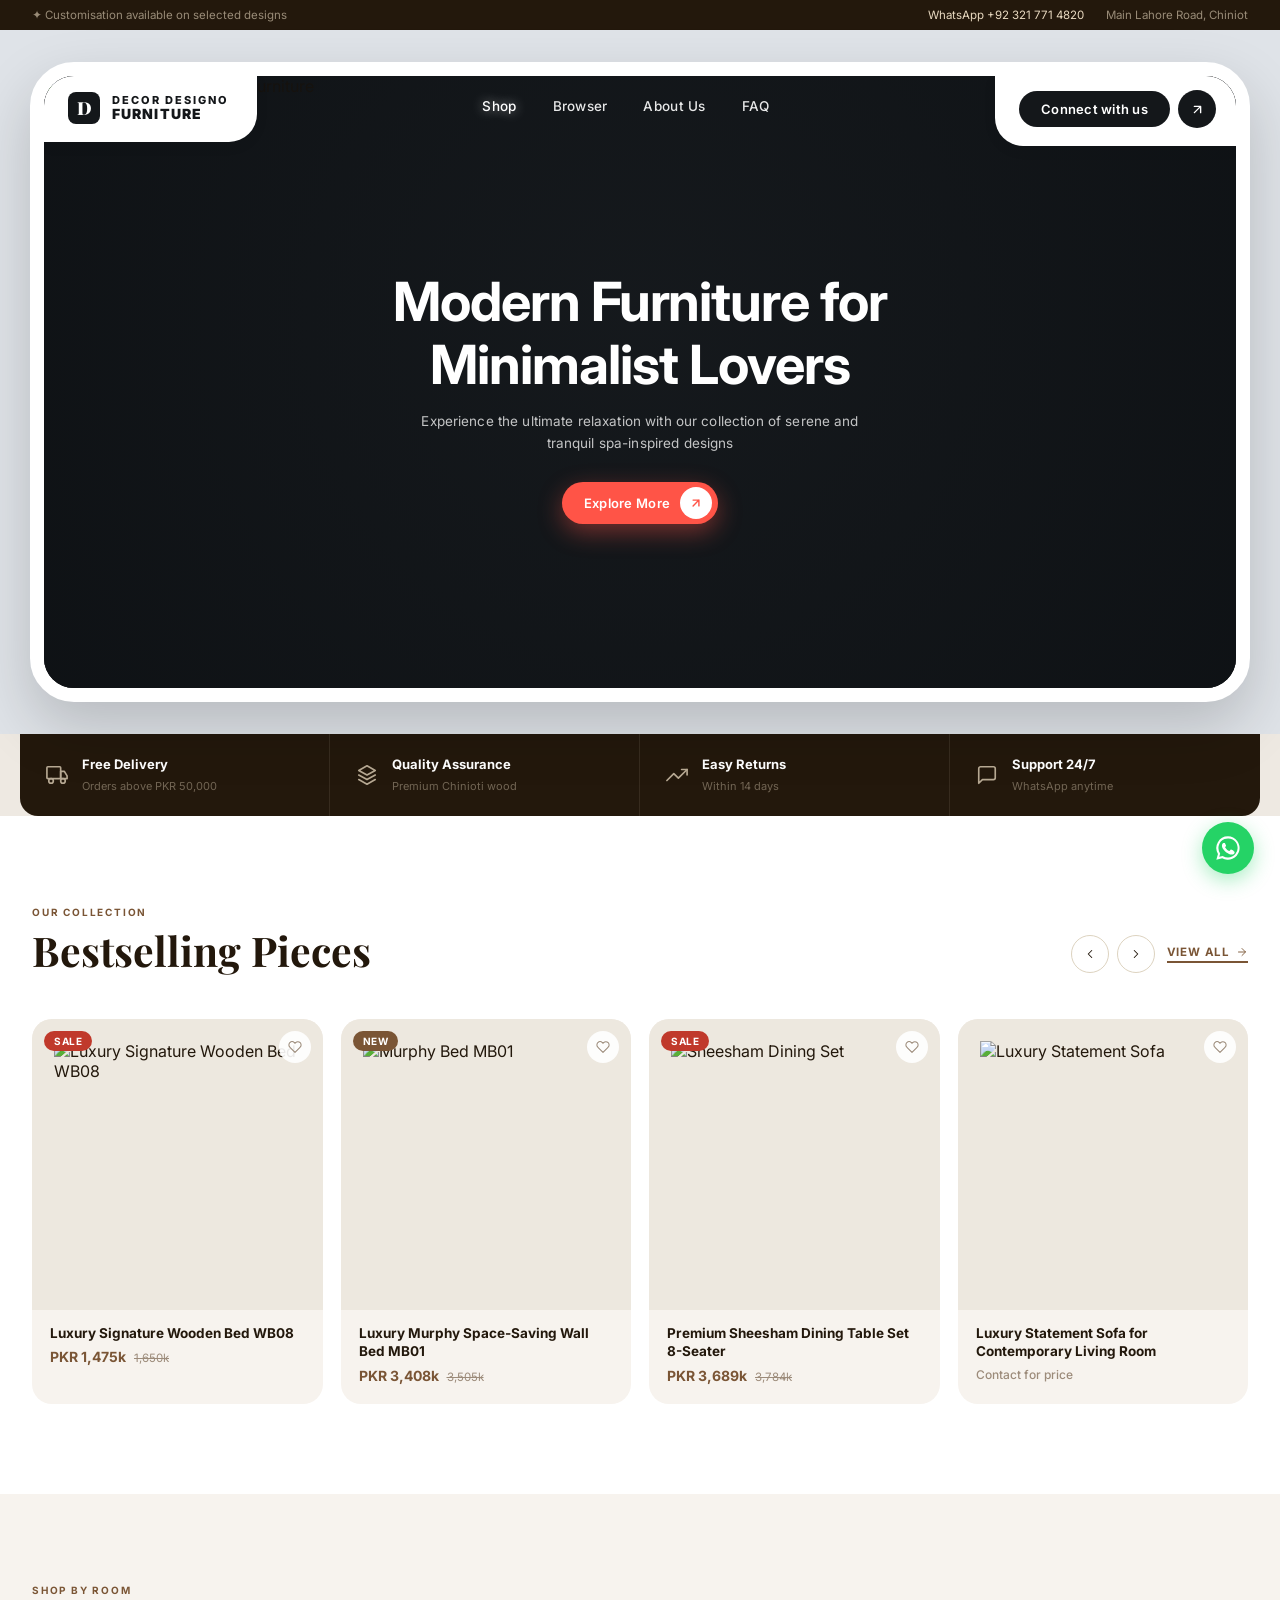
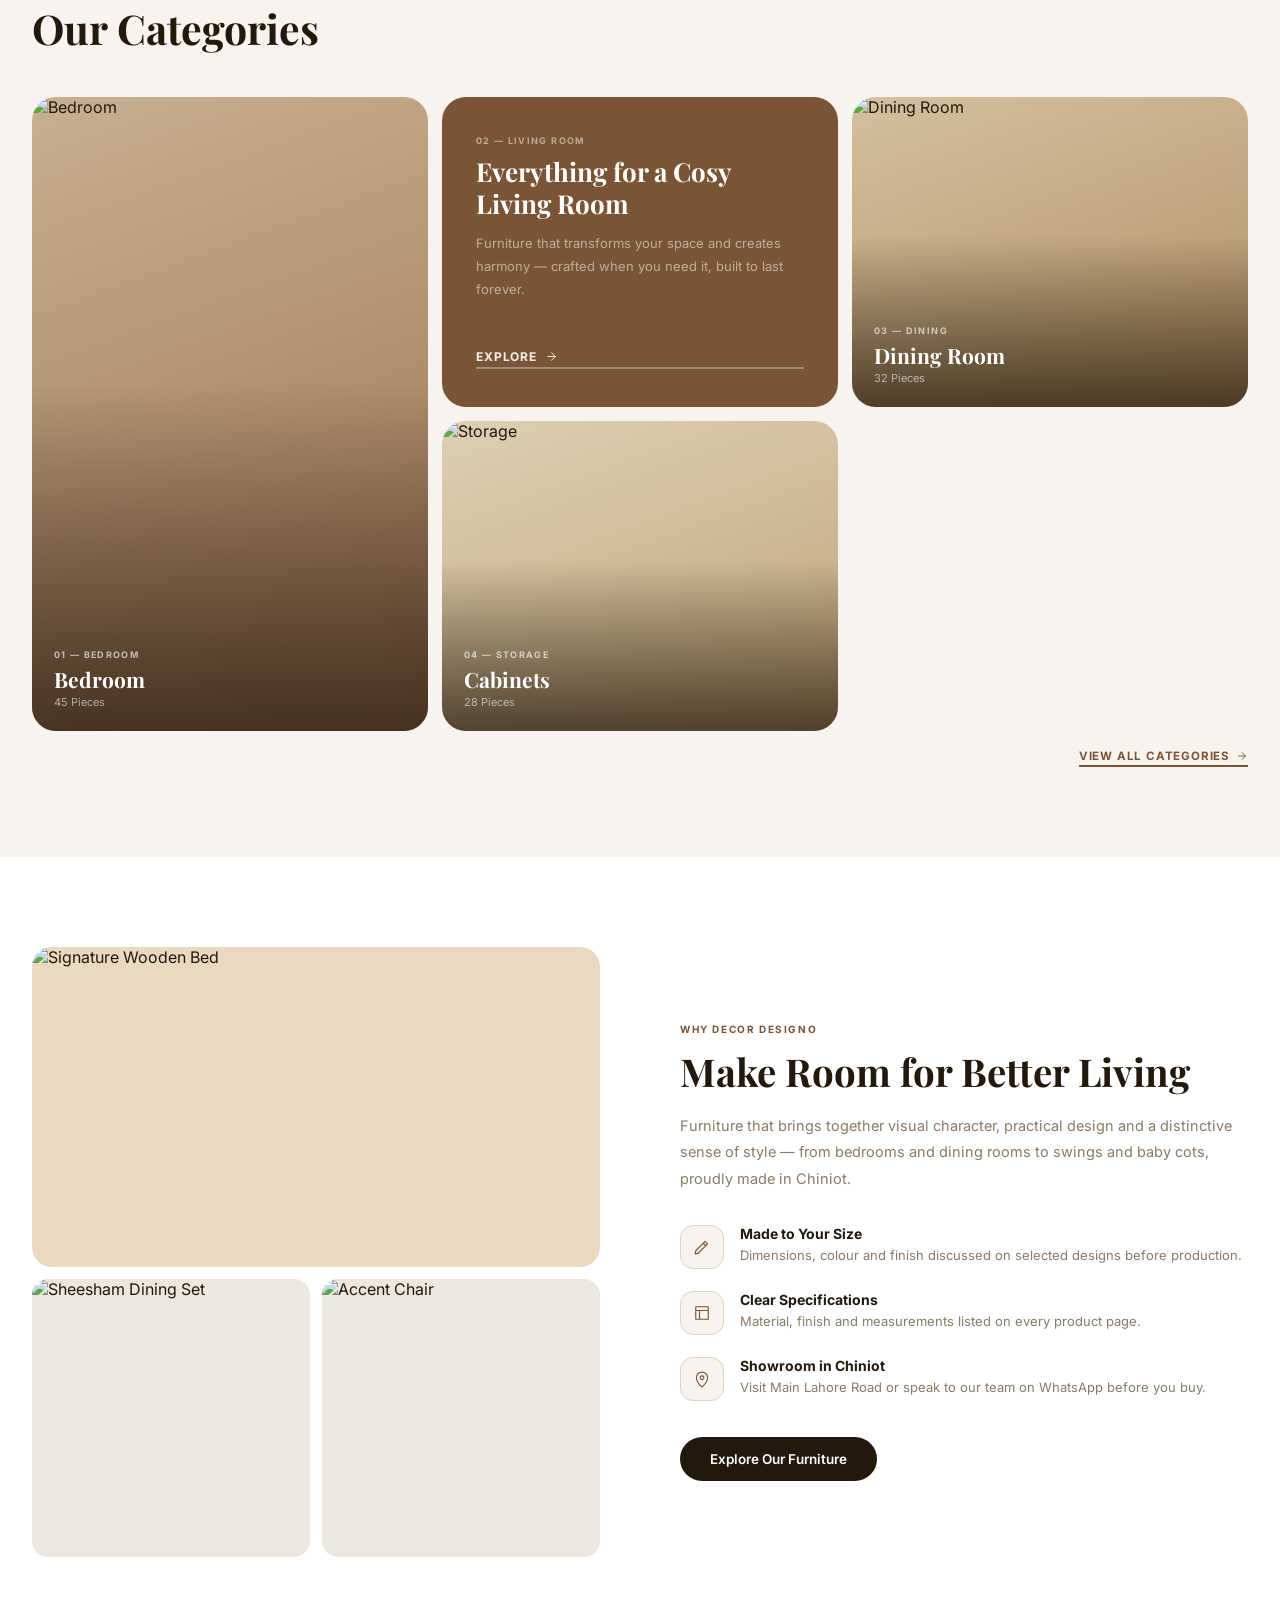
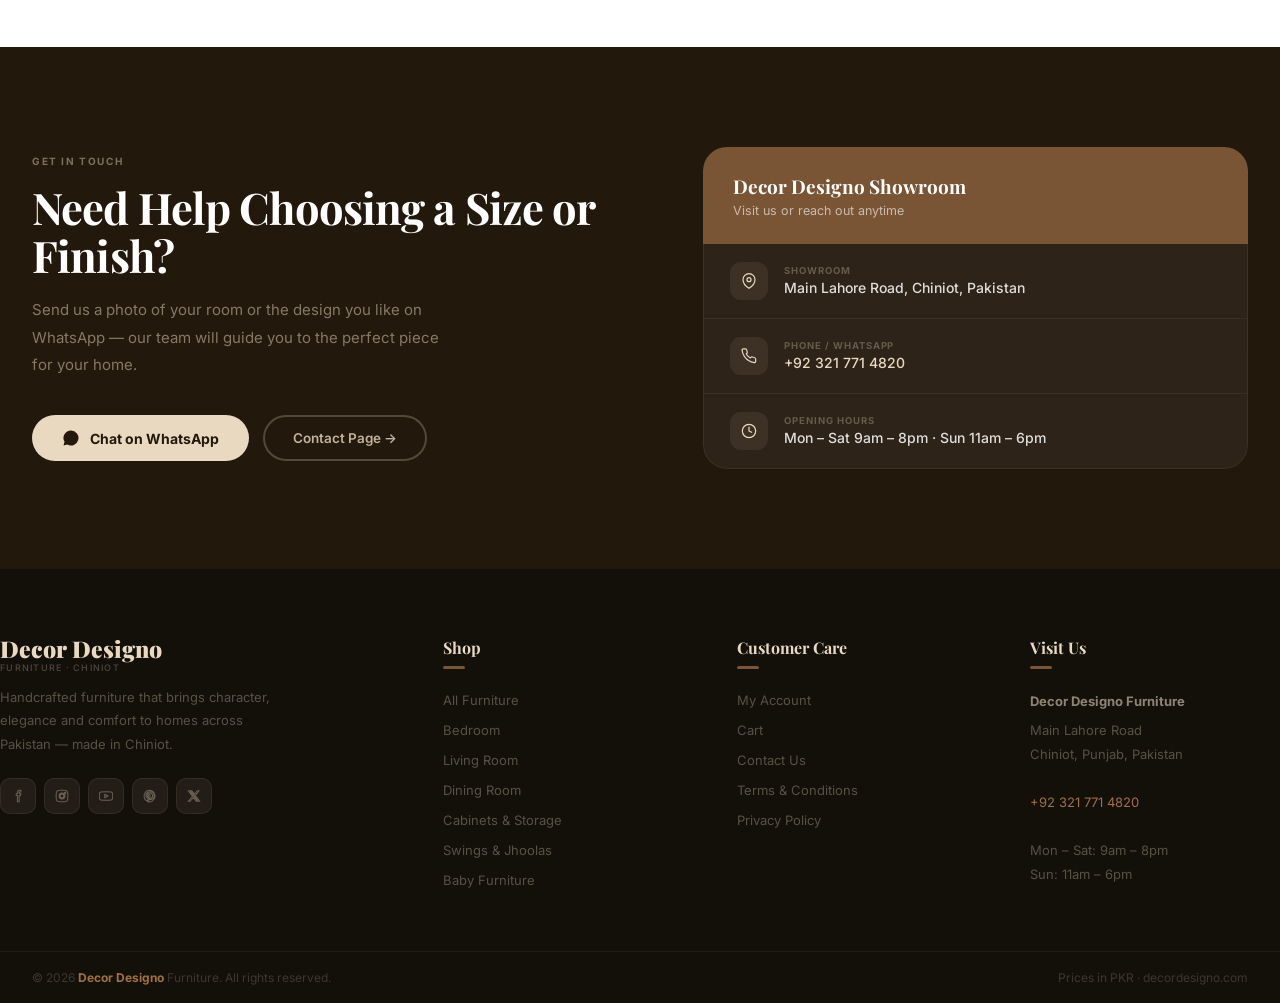
==== commit 05dd3e7c: "feat: exact Stylecraft Design hero recreation with embedded notch navbar" ====
--- a/index.html
+++ b/index.html
@@ -52,157 +52,191 @@
 
 /* ─────────────────────────────────────────
    HERO CARD WRAPPER  (the whole rounded box)
+/* ─────────────────────────────────────────
+   HERO CARD WRAPPER  (Stylecraft Design Style)
    ───────────────────────────────────────── */
 .hero-wrap{
-  padding: 20px;
-  background: #eee9e2;
+  padding: 32px 24px;
+  background: #dfe3e8;
+  display: flex;
+  justify-content: center;
 }
 .hero-card{
   position: relative;
-  border-radius: 28px;
+  width: 100%;
+  max-width: 1220px;
+  height: 640px;
+  min-height: 580px;
+  border-radius: 44px;
   overflow: hidden;
-  min-height: 88vh;
   display: flex;
   flex-direction: column;
-  /* white border effect */
-  box-shadow: 0 0 0 6px rgba(255,255,255,.85), 0 24px 80px rgba(35,24,12,.25);
-}
-
-/* ── Background image + dark overlay ── */
+  background: #111417;
+  border: 14px solid #ffffff;
+  box-shadow: 0 25px 60px rgba(0,0,0,0.18);
+}
+
+/* ── Background image ── */
 .hero-bg{
   position: absolute;
   inset: 0;
   width: 100%;
   height: 100%;
   object-fit: cover;
-  object-position: center;
+  object-position: center bottom;
   z-index: 0;
 }
 .hero-bg-fallback{
   position: absolute;
   inset: 0;
-  background: linear-gradient(145deg, #2a1e0e 0%, #1a120a 60%, #0e0b06 100%);
+  background: #1a1e22;
   z-index: 0;
 }
 .hero-overlay{
   position: absolute;
   inset: 0;
-  background: linear-gradient(
-    to bottom,
-    rgba(10,7,3,.55) 0%,
-    rgba(10,7,3,.30) 40%,
-    rgba(10,7,3,.55) 100%
-  );
+  background: radial-gradient(circle at center 40%, rgba(10,13,16,0.3) 0%, rgba(10,13,16,0.72) 100%);
   z-index: 1;
 }
 
-/* ── Navbar inside hero ── */
-.hero-nav{
+/* ── Top Notch Bar (Embedded White Notch Navbar) ── */
+.hero-notch-bar{
   position: relative;
   z-index: 10;
   display: flex;
+  justify-content: space-between;
+  align-items: flex-start;
+  width: 100%;
+  padding: 0;
+}
+
+/* Left Notch (Brand Logo in white tab) */
+.hero-notch-left{
+  background: #ffffff;
+  padding: 16px 28px 18px 24px;
+  border-bottom-right-radius: 28px;
+  display: flex;
   align-items: center;
-  padding: 22px 36px;
-  gap: 20px;
-}
-.hero-logo{
-  font-family: 'Playfair Display', serif;
-  font-size: 20px;
-  font-weight: 900;
-  color: #fff;
-  line-height: 1;
-  flex-shrink: 0;
-  background: rgba(255,255,255,.12);
-  padding: 10px 18px;
-  border-radius: 14px;
-  backdrop-filter: blur(6px);
-  border: 1px solid rgba(255,255,255,.18);
-  letter-spacing: -.01em;
-}
-.hero-logo small{
-  display: block;
-  font-family: 'Inter', sans-serif;
-  font-size: 8.5px;
-  font-weight: 600;
-  letter-spacing: .14em;
-  text-transform: uppercase;
-  color: rgba(255,255,255,.55);
-  margin-top: 2px;
-}
-.hero-nav-links{
-  display: flex;
-  align-items: center;
-  gap: 4px;
-  margin-left: auto;
-  background: rgba(255,255,255,.12);
-  border: 1px solid rgba(255,255,255,.14);
-  border-radius: 100px;
-  padding: 6px 8px;
-  backdrop-filter: blur(8px);
-}
-.hero-nav-links a{
-  font-size: 13px;
-  font-weight: 500;
-  color: rgba(255,255,255,.82);
-  padding: 7px 16px;
-  border-radius: 100px;
-  transition: background var(--tr), color var(--tr);
-  white-space: nowrap;
-}
-.hero-nav-links a:hover,
-.hero-nav-links a.active{
-  background: rgba(255,255,255,.18);
-  color: #fff;
-}
-.hero-nav-right{
-  display: flex;
-  align-items: center;
-  gap: 8px;
-  flex-shrink: 0;
-}
-.hero-connect-btn{
-  display: inline-flex;
-  align-items: center;
-  gap: 8px;
-  padding: 10px 20px;
-  border-radius: 100px;
-  background: #fff;
-  color: var(--esp);
-  font-size: 13px;
-  font-weight: 700;
-  transition: background var(--tr), color var(--tr);
-  white-space: nowrap;
-}
-.hero-connect-btn:hover{background: var(--sand)}
-.hero-arrow-btn{
-  width: 40px;
-  height: 40px;
-  border-radius: 50%;
-  background: rgba(255,255,255,.15);
-  border: 1px solid rgba(255,255,255,.2);
+  gap: 12px;
+  box-shadow: 0 4px 14px rgba(0,0,0,0.06);
+}
+.hero-logo-mark{
+  width: 32px;
+  height: 32px;
+  background: #14171a;
+  border-radius: 8px;
   display: flex;
   align-items: center;
   justify-content: center;
   color: #fff;
-  backdrop-filter: blur(6px);
+  font-family: 'Playfair Display', serif;
+  font-weight: 900;
+  font-size: 18px;
+  line-height: 1;
+}
+.hero-logo-text{
+  display: flex;
+  flex-direction: column;
+}
+.hero-logo-text strong{
+  font-size: 11px;
+  font-weight: 800;
+  letter-spacing: .18em;
+  color: #14171a;
+  text-transform: uppercase;
+  line-height: 1.1;
+}
+.hero-logo-text span{
+  font-size: 14px;
+  font-weight: 900;
+  letter-spacing: .08em;
+  color: #14171a;
+  text-transform: uppercase;
+  line-height: 1.1;
+}
+
+/* Center Nav Links (Clean white minimal sans) */
+.hero-nav-links{
+  display: flex;
+  align-items: center;
+  gap: 36px;
+  padding-top: 22px;
+}
+.hero-nav-links a{
+  font-size: 13.5px;
+  font-weight: 500;
+  color: rgba(255,255,255,.9);
+  letter-spacing: .02em;
+  transition: color var(--tr);
+}
+.hero-nav-links a:hover,
+.hero-nav-links a.active{
+  color: #ffffff;
+  text-shadow: 0 0 12px rgba(255,255,255,.6);
+}
+
+/* Right Notch (Pill actions in white tab) */
+.hero-notch-right{
+  background: #ffffff;
+  padding: 14px 20px 18px 24px;
+  border-bottom-left-radius: 28px;
+  display: flex;
+  align-items: center;
+  gap: 8px;
+  box-shadow: 0 4px 14px rgba(0,0,0,0.06);
+}
+.hero-connect-btn{
+  background: #14171a;
+  color: #ffffff;
+  font-size: 13px;
+  font-weight: 600;
+  padding: 10px 22px;
+  border-radius: 100px;
+  letter-spacing: .02em;
   transition: background var(--tr);
-}
-.hero-arrow-btn:hover{background: rgba(255,255,255,.28)}
-.hero-arrow-btn svg{width: 16px; height: 16px; stroke: #fff}
+  white-space: nowrap;
+}
+.hero-connect-btn:hover{
+  background: #2b3036;
+}
+.hero-arrow-btn{
+  width: 38px;
+  height: 38px;
+  border-radius: 50%;
+  background: #14171a;
+  display: flex;
+  align-items: center;
+  justify-content: center;
+  color: #ffffff;
+  transition: background var(--tr);
+  flex-shrink: 0;
+}
+.hero-arrow-btn:hover{
+  background: #2b3036;
+}
+.hero-arrow-btn svg{
+  width: 15px;
+  height: 15px;
+  stroke: #ffffff;
+  stroke-width: 2.2;
+}
 .hero-menu-btn{
   display: none;
-  width: 40px;
-  height: 40px;
+  width: 38px;
+  height: 38px;
   border-radius: 50%;
-  background: rgba(255,255,255,.15);
-  border: 1px solid rgba(255,255,255,.2);
+  background: #14171a;
   align-items: center;
   justify-content: center;
   color: #fff;
 }
-.hero-menu-btn svg{width: 18px; height: 18px; stroke: #fff}
-
-/* ── Hero center content ── */
+.hero-menu-btn svg{
+  width: 16px;
+  height: 16px;
+  stroke: #fff;
+}
+
+/* ── Hero Center Content (Clean Modern Typography) ── */
 .hero-body{
   flex: 1;
   display: flex;
@@ -210,54 +244,68 @@
   align-items: center;
   justify-content: center;
   text-align: center;
-  padding: 40px 32px 60px;
+  padding: 10px 32px 50px;
   position: relative;
   z-index: 5;
 }
 .hero-title{
-  font-family: 'Playfair Display', serif;
-  font-size: clamp(42px, 6vw, 86px);
-  font-weight: 900;
-  color: #fff;
-  line-height: 1.06;
-  letter-spacing: -.03em;
-  max-width: 780px;
-  margin: 0 auto 18px;
-}
-.hero-title em{font-style: italic; color: var(--sand)}
+  font-family: 'Inter', -apple-system, BlinkMacSystemFont, sans-serif;
+  font-size: clamp(34px, 4.4vw, 54px);
+  font-weight: 700;
+  color: #ffffff;
+  line-height: 1.18;
+  letter-spacing: -.02em;
+  max-width: 680px;
+  margin: 0 auto 14px;
+}
 .hero-sub{
-  font-size: 15px;
-  color: rgba(255,255,255,.62);
-  max-width: 420px;
-  margin: 0 auto 32px;
-  line-height: 1.75;
+  font-family: 'Inter', sans-serif;
+  font-size: 13.5px;
+  color: rgba(255,255,255,.75);
+  max-width: 480px;
+  margin: 0 auto 28px;
+  line-height: 1.6;
   font-weight: 400;
-}
+  letter-spacing: .01em;
+}
+
+/* ── Coral Pill CTA Button ── */
 .hero-cta{
   display: inline-flex;
   align-items: center;
   gap: 10px;
-  padding: 14px 30px;
+  padding: 5px 6px 5px 22px;
   border-radius: 100px;
-  background: var(--car);
-  color: #fff;
-  font-size: 15px;
-  font-weight: 700;
-  transition: background var(--tr), transform var(--tr);
-  box-shadow: 0 6px 28px rgba(122,85,53,.45);
-}
-.hero-cta:hover{background: #5a3d20; transform: translateY(-2px)}
+  background: #ff5447;
+  color: #ffffff;
+  font-family: 'Inter', sans-serif;
+  font-size: 13px;
+  font-weight: 600;
+  letter-spacing: .02em;
+  transition: transform var(--tr), background var(--tr), box-shadow var(--tr);
+  box-shadow: 0 8px 24px rgba(255,84,71,.42);
+}
+.hero-cta:hover{
+  background: #e84437;
+  transform: translateY(-2px);
+  box-shadow: 0 12px 28px rgba(255,84,71,.55);
+}
 .hero-cta-icon{
   width: 32px;
   height: 32px;
   border-radius: 50%;
-  background: rgba(255,255,255,.25);
+  background: #ffffff;
   display: flex;
   align-items: center;
   justify-content: center;
   flex-shrink: 0;
 }
-.hero-cta-icon svg{width: 14px; height: 14px; stroke: #fff}
+.hero-cta-icon svg{
+  width: 14px;
+  height: 14px;
+  stroke: #ff5447;
+  stroke-width: 2.4;
+}
 
 /* ── Bottom scroll indicator ── */
 .hero-scroll{
@@ -460,6 +508,7 @@
 @media(max-width:860px){
   .hero-nav-links{display:none}
   .hero-menu-btn{display:flex}
+  .hero-card{height:auto;min-height:520px;border-width:10px;border-radius:32px}
   .prod-grid{grid-template-columns:repeat(2,1fr)}
   .cat-mosaic{grid-template-columns:1fr 1fr;grid-template-rows:260px 260px 260px}
   .cat-c1{grid-column:1;grid-row:1}
@@ -468,13 +517,14 @@
   .footer-inner{grid-template-columns:1fr 1fr}
 }
 @media(max-width:620px){
-  .hero-wrap{padding:12px}
-  .hero-card{min-height:92vh;border-radius:20px;box-shadow:0 0 0 4px rgba(255,255,255,.8),0 12px 40px rgba(35,24,12,.2)}
-  .hero-nav{padding:14px 16px;gap:10px}
-  .hero-logo{font-size:15px;padding:8px 12px}
+  .hero-wrap{padding:12px 8px}
+  .hero-card{min-height:560px;height:auto;border-radius:24px;border-width:8px}
+  .hero-notch-left{padding:12px 16px;border-bottom-right-radius:18px}
+  .hero-notch-right{padding:10px 14px;border-bottom-left-radius:18px}
   .hero-connect-btn{display:none}
-  .hero-title{font-size:clamp(36px,11vw,56px)}
-  .hero-sub{font-size:14px}
+  .hero-menu-btn{display:flex}
+  .hero-title{font-size:clamp(30px,9vw,44px)}
+  .hero-sub{font-size:13px;padding:0 8px}
   .container{padding:0 18px}
   .section{padding:60px 0}
   .section-cta{padding:72px 0}
@@ -527,7 +577,7 @@
 <main id="main">
 
 <!-- ══════════════════════════════════════
-     HERO — ROUNDED CARD WITH NAV INSIDE
+     HERO — ROUNDED CARD (Stylecraft Style)
      ══════════════════════════════════════ -->
 <div class="hero-wrap">
   <div class="hero-card" id="heroCard">
@@ -535,65 +585,59 @@
     <!-- Fallback background (always visible) -->
     <div class="hero-bg-fallback"></div>
 
-    <!-- Background photo -->
+    <!-- Background photo (dark elegant furniture setting) -->
     <img class="hero-bg" referrerpolicy="no-referrer"
          src="https://decordesigno.com/wp-content/uploads/2026/04/Luxury-Royal-Sofa-Set-Design-in-Pakistan-Majestic-Chinioti-Modern-Sofa-2025decor-designo.png"
-         alt="Luxury Chinioti furniture">
-
-    <!-- Dark overlay -->
+         alt="Modern minimalist luxury furniture">
+
+    <!-- Dark vignette overlay -->
     <div class="hero-overlay"></div>
 
-    <!-- ── NAVBAR inside card ── -->
-    <nav class="hero-nav" aria-label="Main navigation">
-      <!-- Logo pill -->
-      <a class="hero-logo" href="index.html">
-        Decor Designo
-        <small>Furniture · Chiniot</small>
+    <!-- ── TOP NOTCH BAR (Embedded Navbar) ── -->
+    <header class="hero-notch-bar">
+      <!-- Left Notch: Brand Logo -->
+      <a class="hero-notch-left" href="index.html">
+        <div class="hero-logo-mark">D</div>
+        <div class="hero-logo-text">
+          <strong>DECOR DESIGNO</strong>
+          <span>FURNITURE</span>
+        </div>
       </a>
 
-      <!-- Nav links pill (desktop) -->
-      <div class="hero-nav-links">
-        <a href="index.html" class="active">Home</a>
-        <a href="shop.html">Catalogue</a>
-        <a href="shop.html?cat=bedroom">Bedroom</a>
-        <a href="shop.html?cat=sitting-room">Living Room</a>
-        <a href="shop.html?cat=dining-room">Dining</a>
-      </div>
-
-      <!-- Right buttons -->
-      <div class="hero-nav-right">
+      <!-- Center Links (Desktop) -->
+      <nav class="hero-nav-links" aria-label="Main navigation">
+        <a href="shop.html" class="active">Shop</a>
+        <a href="shop.html?cat=sitting-room">Browser</a>
+        <a href="#about">About Us</a>
+        <a href="#contact">FAQ</a>
+      </nav>
+
+      <!-- Right Notch: Pill Actions -->
+      <div class="hero-notch-right">
         <a class="hero-connect-btn" href="#contact">Connect with us</a>
-        <!-- Arrow / external link button -->
-        <a class="hero-arrow-btn" href="https://decordesigno.com" target="_blank" rel="noopener" aria-label="Visit full site">
+        <a class="hero-arrow-btn" href="https://decordesigno.com" target="_blank" rel="noopener" aria-label="Visit store">
           <svg viewBox="0 0 24 24"><path d="M7 17L17 7M7 7h10v10"/></svg>
         </a>
-        <!-- Mobile hamburger -->
         <button class="hero-menu-btn" id="menuOpen" aria-label="Open menu" aria-expanded="false">
           <svg viewBox="0 0 24 24"><path d="M3 6h18M3 12h18M3 18h18"/></svg>
         </button>
       </div>
-    </nav>
-
-    <!-- ── HERO BODY (centered text) ── -->
+    </header>
+
+    <!-- ── HERO BODY (Centered Headline & Subtitle) ── -->
     <div class="hero-body">
       <h1 class="hero-title">
-        Luxury Furniture for<br><em>Discerning</em> Homes
+        Modern Furniture for<br>Minimalist Lovers
       </h1>
       <p class="hero-sub">
-        Experience the art of Chinioti craftsmanship — handcrafted beds, sofas and dining sets made to transform your living space.
+        Experience the ultimate relaxation with our collection of serene and tranquil spa-inspired designs
       </p>
       <a class="hero-cta" href="shop.html">
-        Explore Collection
+        Explore More
         <span class="hero-cta-icon">
           <svg viewBox="0 0 24 24"><path d="M7 17L17 7M7 7h10v10"/></svg>
         </span>
       </a>
-    </div>
-
-    <!-- Scroll indicator -->
-    <div class="hero-scroll">
-      <div class="hero-scroll-line"></div>
-      <span>Scroll</span>
     </div>
 
   </div><!-- /hero-card -->
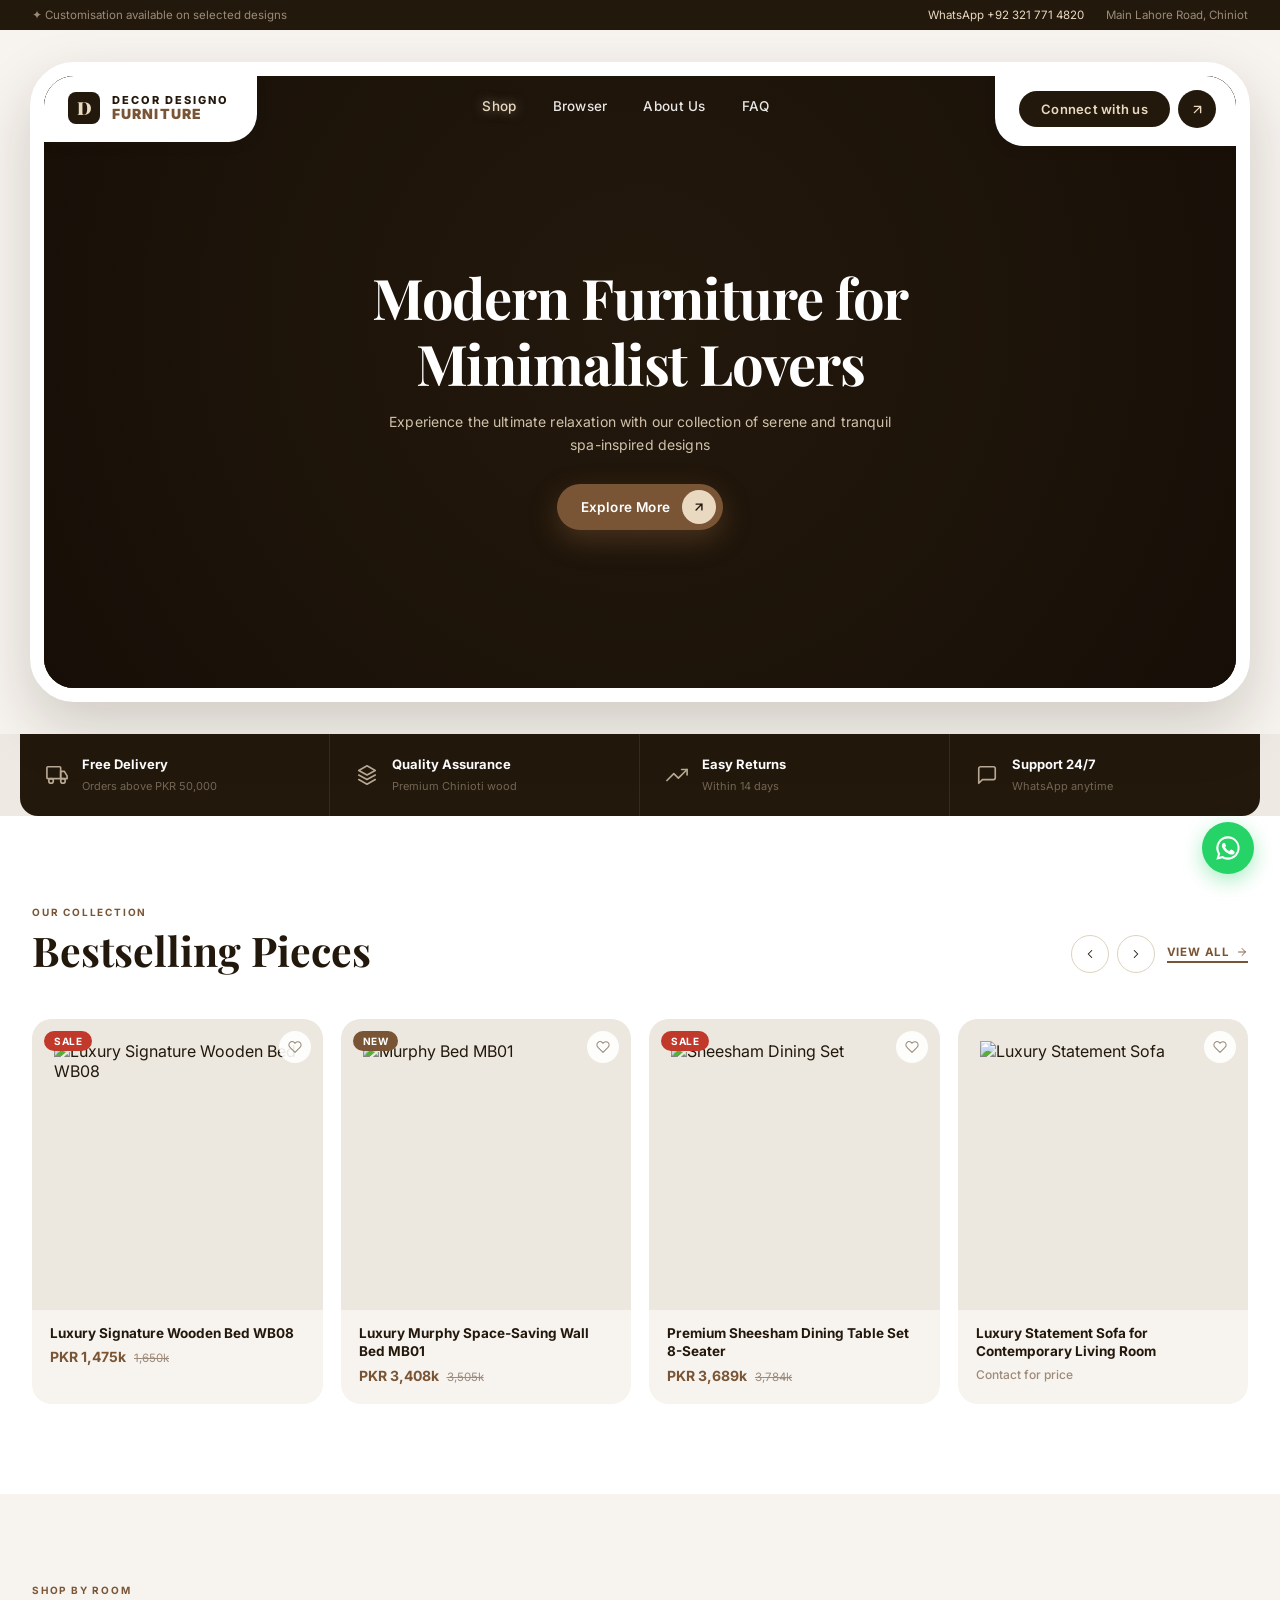
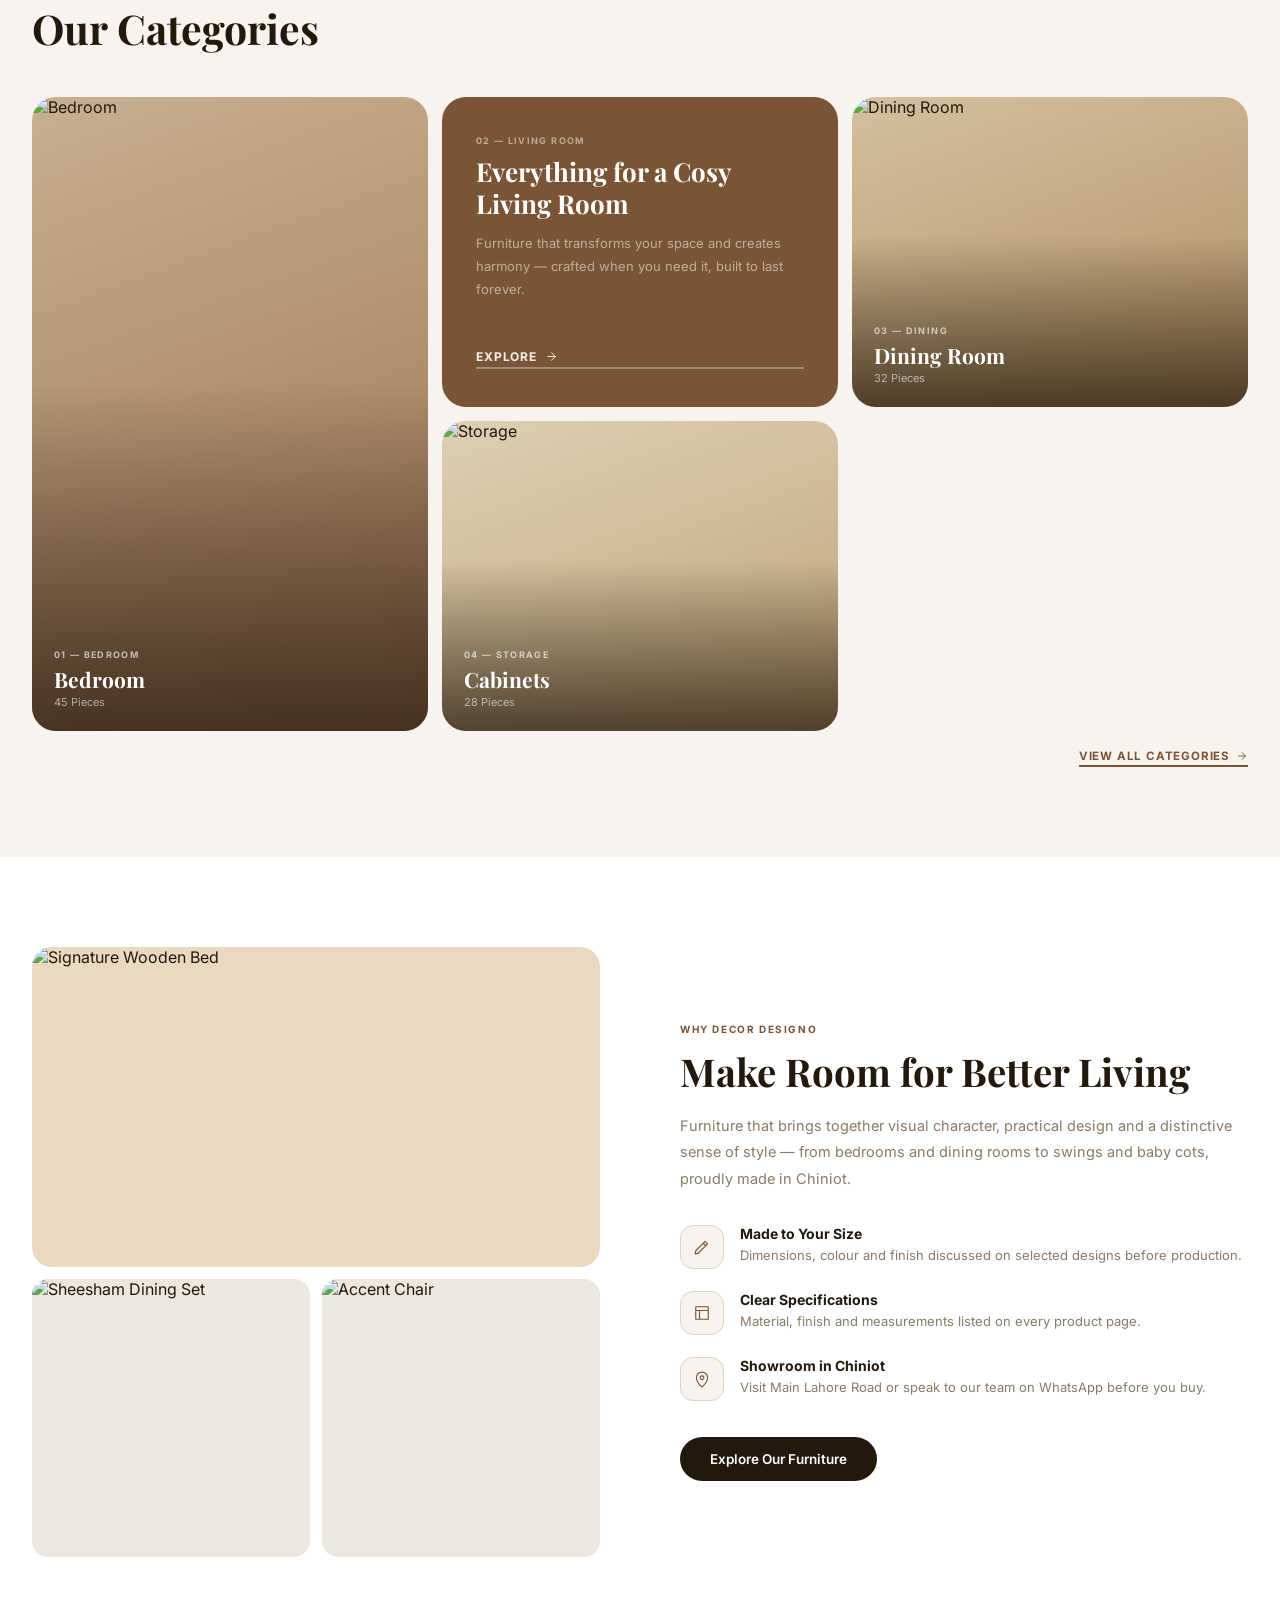
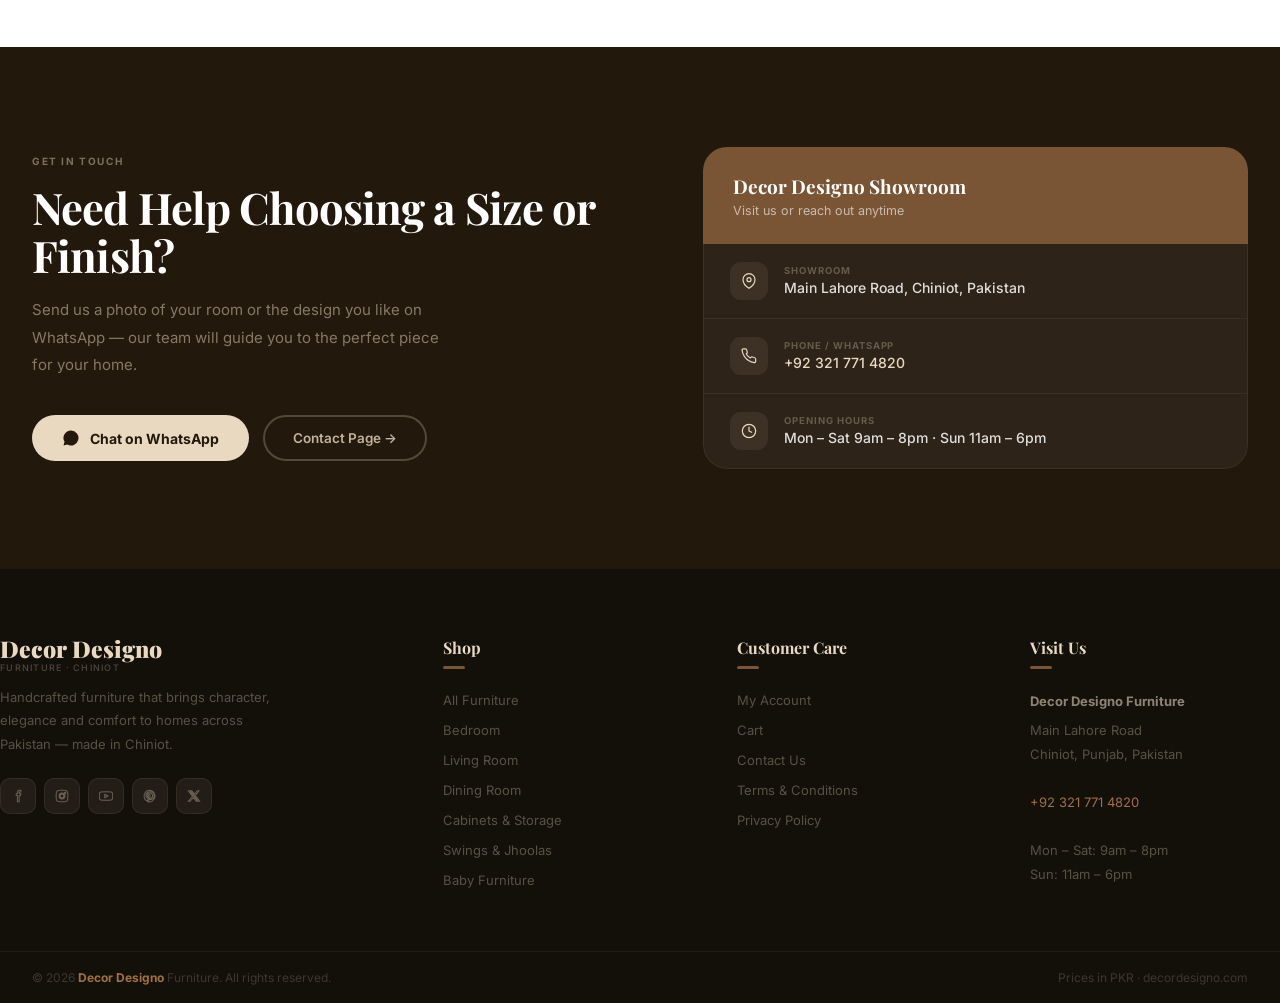
==== commit 6809a452: "style: harmonize hero with brand color theme (caramel button, cream canvas, sand accents)" ====
--- a/index.html
+++ b/index.html
@@ -53,11 +53,11 @@
 /* ─────────────────────────────────────────
    HERO CARD WRAPPER  (the whole rounded box)
 /* ─────────────────────────────────────────
-   HERO CARD WRAPPER  (Stylecraft Design Style)
+   HERO CARD WRAPPER  (Stylecraft Notch Layout in Decor Designo Theme)
    ───────────────────────────────────────── */
 .hero-wrap{
   padding: 32px 24px;
-  background: #dfe3e8;
+  background: var(--cream);
   display: flex;
   justify-content: center;
 }
@@ -71,9 +71,9 @@
   overflow: hidden;
   display: flex;
   flex-direction: column;
-  background: #111417;
-  border: 14px solid #ffffff;
-  box-shadow: 0 25px 60px rgba(0,0,0,0.18);
+  background: var(--esp);
+  border: 14px solid var(--white);
+  box-shadow: 0 25px 60px rgba(35,24,12,0.18);
 }
 
 /* ── Background image ── */
@@ -89,13 +89,13 @@
 .hero-bg-fallback{
   position: absolute;
   inset: 0;
-  background: #1a1e22;
+  background: #23180c;
   z-index: 0;
 }
 .hero-overlay{
   position: absolute;
   inset: 0;
-  background: radial-gradient(circle at center 40%, rgba(10,13,16,0.3) 0%, rgba(10,13,16,0.72) 100%);
+  background: radial-gradient(circle at center 40%, rgba(35,24,12,0.45) 0%, rgba(20,13,6,0.82) 100%);
   z-index: 1;
 }
 
@@ -112,23 +112,23 @@
 
 /* Left Notch (Brand Logo in white tab) */
 .hero-notch-left{
-  background: #ffffff;
+  background: var(--white);
   padding: 16px 28px 18px 24px;
   border-bottom-right-radius: 28px;
   display: flex;
   align-items: center;
   gap: 12px;
-  box-shadow: 0 4px 14px rgba(0,0,0,0.06);
+  box-shadow: 0 4px 14px rgba(35,24,12,0.06);
 }
 .hero-logo-mark{
   width: 32px;
   height: 32px;
-  background: #14171a;
+  background: var(--esp);
   border-radius: 8px;
   display: flex;
   align-items: center;
   justify-content: center;
-  color: #fff;
+  color: var(--sand);
   font-family: 'Playfair Display', serif;
   font-weight: 900;
   font-size: 18px;
@@ -142,7 +142,7 @@
   font-size: 11px;
   font-weight: 800;
   letter-spacing: .18em;
-  color: #14171a;
+  color: var(--esp);
   text-transform: uppercase;
   line-height: 1.1;
 }
@@ -150,12 +150,12 @@
   font-size: 14px;
   font-weight: 900;
   letter-spacing: .08em;
-  color: #14171a;
+  color: var(--car);
   text-transform: uppercase;
   line-height: 1.1;
 }
 
-/* Center Nav Links (Clean white minimal sans) */
+/* Center Nav Links */
 .hero-nav-links{
   display: flex;
   align-items: center;
@@ -171,53 +171,55 @@
 }
 .hero-nav-links a:hover,
 .hero-nav-links a.active{
-  color: #ffffff;
-  text-shadow: 0 0 12px rgba(255,255,255,.6);
+  color: var(--sand);
+  text-shadow: 0 0 12px rgba(232,217,192,.5);
 }
 
 /* Right Notch (Pill actions in white tab) */
 .hero-notch-right{
-  background: #ffffff;
+  background: var(--white);
   padding: 14px 20px 18px 24px;
   border-bottom-left-radius: 28px;
   display: flex;
   align-items: center;
   gap: 8px;
-  box-shadow: 0 4px 14px rgba(0,0,0,0.06);
+  box-shadow: 0 4px 14px rgba(35,24,12,0.06);
 }
 .hero-connect-btn{
-  background: #14171a;
-  color: #ffffff;
+  background: var(--esp);
+  color: var(--sand);
   font-size: 13px;
   font-weight: 600;
   padding: 10px 22px;
   border-radius: 100px;
   letter-spacing: .02em;
-  transition: background var(--tr);
+  transition: all var(--tr);
   white-space: nowrap;
 }
 .hero-connect-btn:hover{
-  background: #2b3036;
+  background: var(--car);
+  color: #fff;
 }
 .hero-arrow-btn{
   width: 38px;
   height: 38px;
   border-radius: 50%;
-  background: #14171a;
+  background: var(--esp);
   display: flex;
   align-items: center;
   justify-content: center;
-  color: #ffffff;
-  transition: background var(--tr);
+  color: var(--sand);
+  transition: all var(--tr);
   flex-shrink: 0;
 }
 .hero-arrow-btn:hover{
-  background: #2b3036;
+  background: var(--car);
+  color: #fff;
 }
 .hero-arrow-btn svg{
   width: 15px;
   height: 15px;
-  stroke: #ffffff;
+  stroke: currentColor;
   stroke-width: 2.2;
 }
 .hero-menu-btn{
@@ -225,18 +227,18 @@
   width: 38px;
   height: 38px;
   border-radius: 50%;
-  background: #14171a;
+  background: var(--esp);
   align-items: center;
   justify-content: center;
-  color: #fff;
+  color: var(--sand);
 }
 .hero-menu-btn svg{
   width: 16px;
   height: 16px;
-  stroke: #fff;
-}
-
-/* ── Hero Center Content (Clean Modern Typography) ── */
+  stroke: var(--sand);
+}
+
+/* ── Hero Center Content ── */
 .hero-body{
   flex: 1;
   display: flex;
@@ -249,61 +251,65 @@
   z-index: 5;
 }
 .hero-title{
-  font-family: 'Inter', -apple-system, BlinkMacSystemFont, sans-serif;
-  font-size: clamp(34px, 4.4vw, 54px);
+  font-family: 'Playfair Display', serif;
+  font-size: clamp(34px, 4.4vw, 56px);
   font-weight: 700;
   color: #ffffff;
   line-height: 1.18;
   letter-spacing: -.02em;
-  max-width: 680px;
+  max-width: 720px;
   margin: 0 auto 14px;
 }
 .hero-sub{
   font-family: 'Inter', sans-serif;
-  font-size: 13.5px;
-  color: rgba(255,255,255,.75);
-  max-width: 480px;
+  font-size: 14px;
+  color: rgba(232,217,192,.88);
+  max-width: 520px;
   margin: 0 auto 28px;
-  line-height: 1.6;
+  line-height: 1.65;
   font-weight: 400;
   letter-spacing: .01em;
 }
 
-/* ── Coral Pill CTA Button ── */
+/* ── Warm Caramel CTA Button ── */
 .hero-cta{
   display: inline-flex;
   align-items: center;
-  gap: 10px;
-  padding: 5px 6px 5px 22px;
+  gap: 12px;
+  padding: 6px 7px 6px 24px;
   border-radius: 100px;
-  background: #ff5447;
+  background: var(--car);
   color: #ffffff;
   font-family: 'Inter', sans-serif;
-  font-size: 13px;
+  font-size: 13.5px;
   font-weight: 600;
-  letter-spacing: .02em;
+  letter-spacing: .03em;
   transition: transform var(--tr), background var(--tr), box-shadow var(--tr);
-  box-shadow: 0 8px 24px rgba(255,84,71,.42);
+  box-shadow: 0 10px 28px rgba(122,85,53,.45);
 }
 .hero-cta:hover{
-  background: #e84437;
+  background: var(--car2);
   transform: translateY(-2px);
-  box-shadow: 0 12px 28px rgba(255,84,71,.55);
+  box-shadow: 0 14px 34px rgba(122,85,53,.6);
 }
 .hero-cta-icon{
-  width: 32px;
-  height: 32px;
+  width: 34px;
+  height: 34px;
   border-radius: 50%;
-  background: #ffffff;
+  background: var(--sand);
   display: flex;
   align-items: center;
   justify-content: center;
   flex-shrink: 0;
+  transition: transform var(--tr);
+}
+.hero-cta:hover .hero-cta-icon{
+  transform: rotate(45deg);
 }
 .hero-cta-icon svg{
   width: 14px;
   height: 14px;
-  stroke: #ff5447;
+  stroke: var(--esp);
   stroke-width: 2.4;
 }
 
